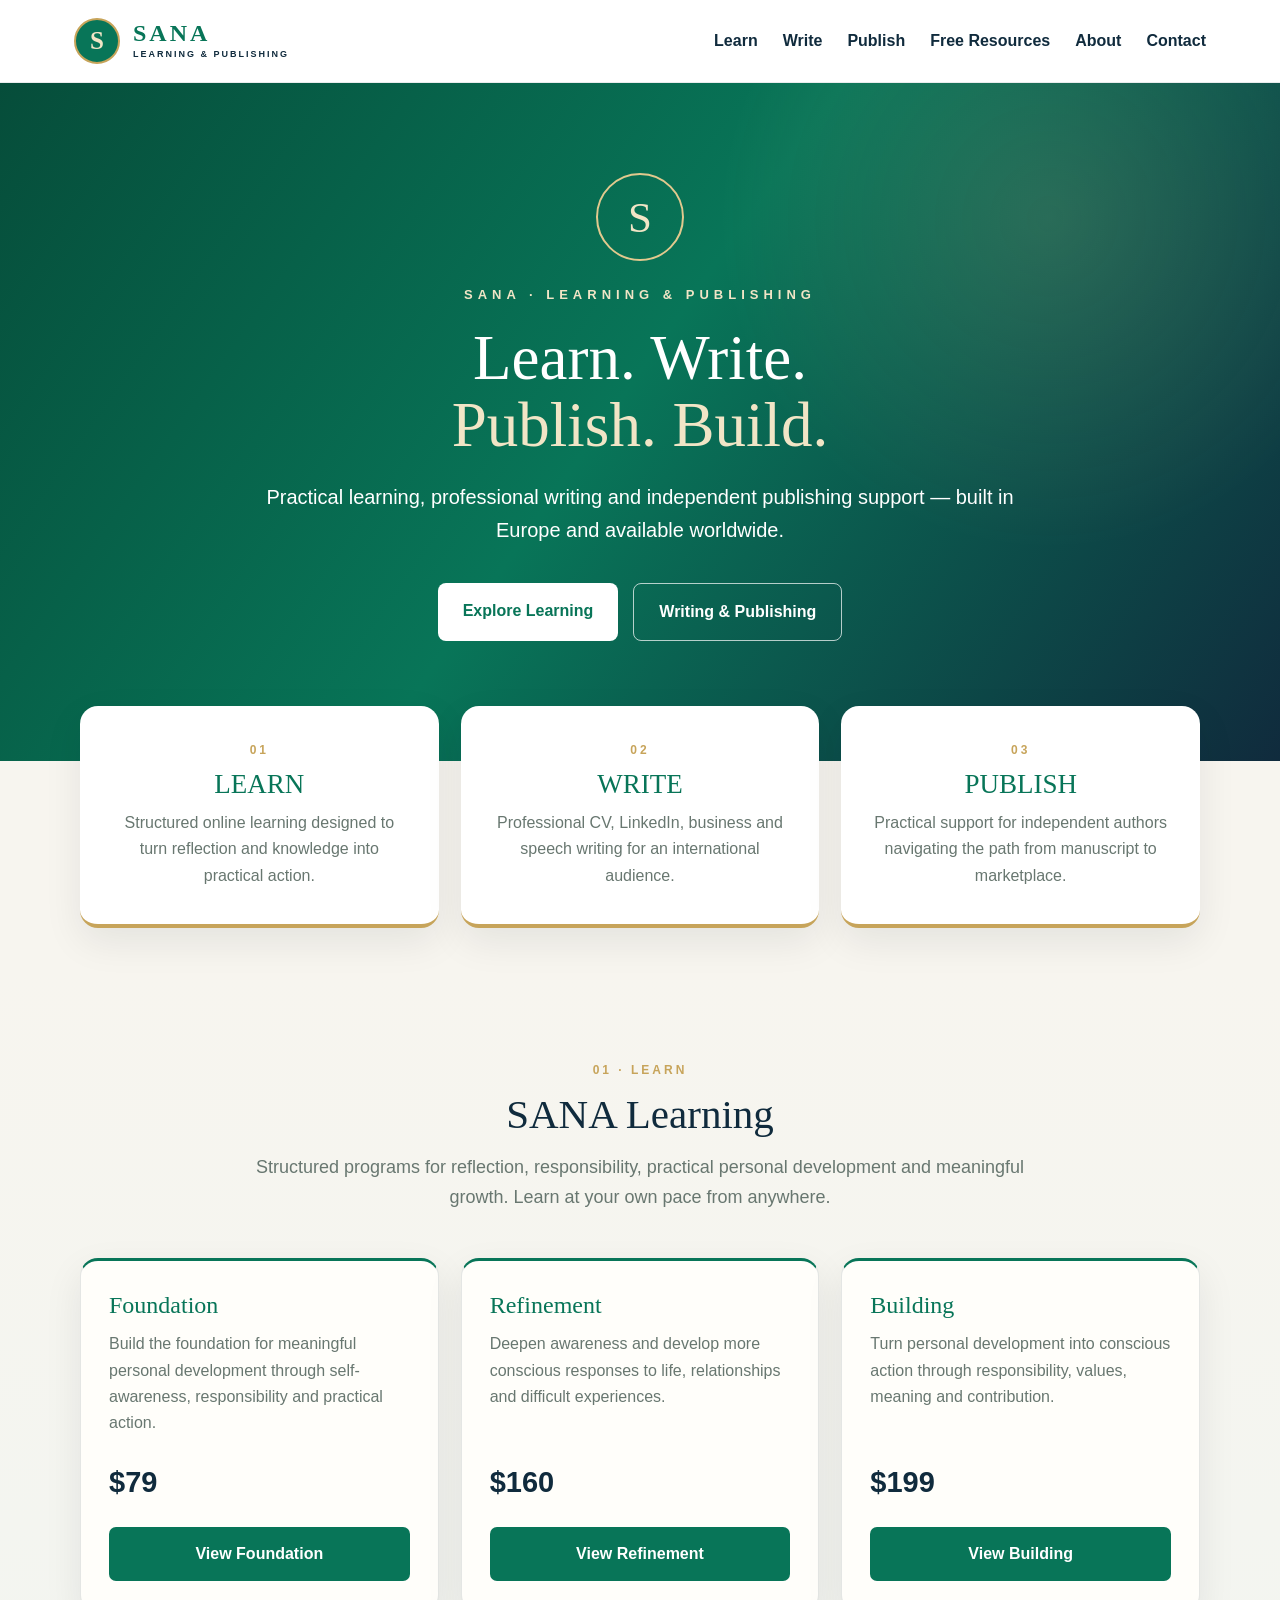
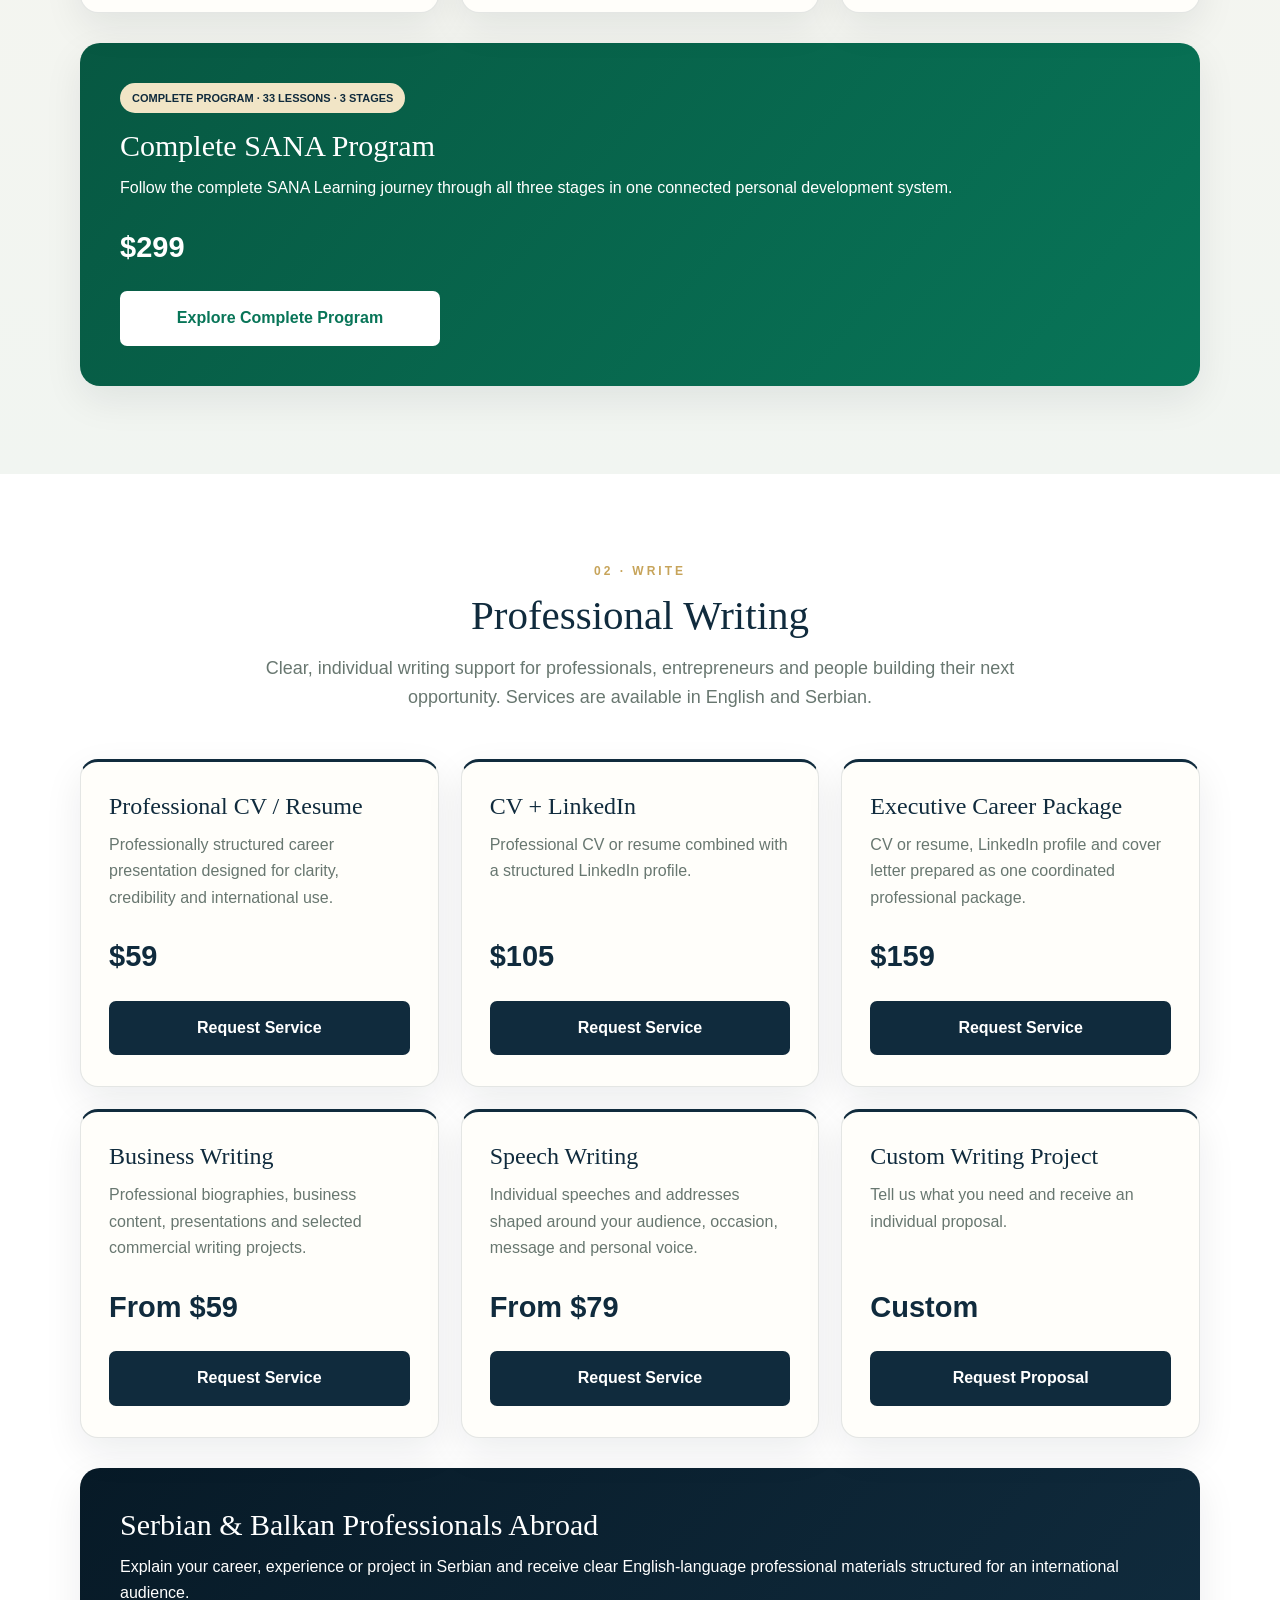
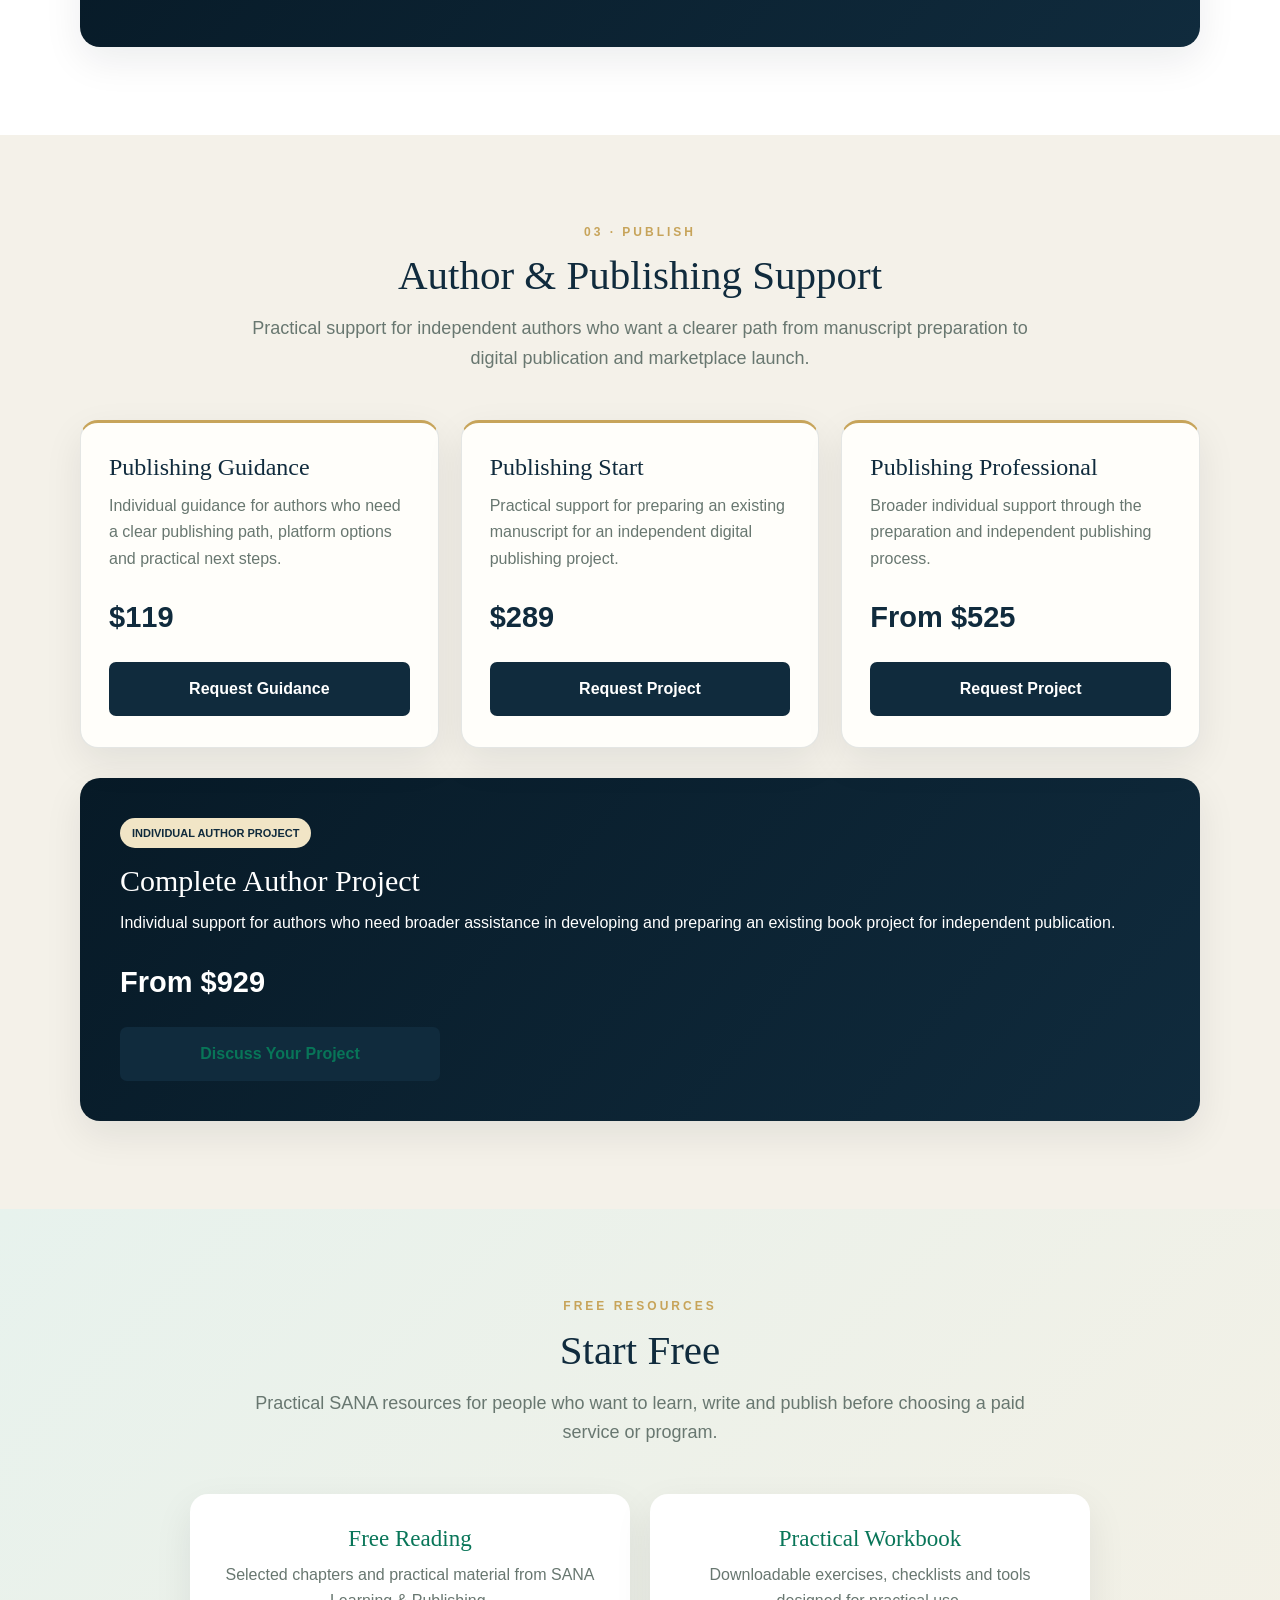
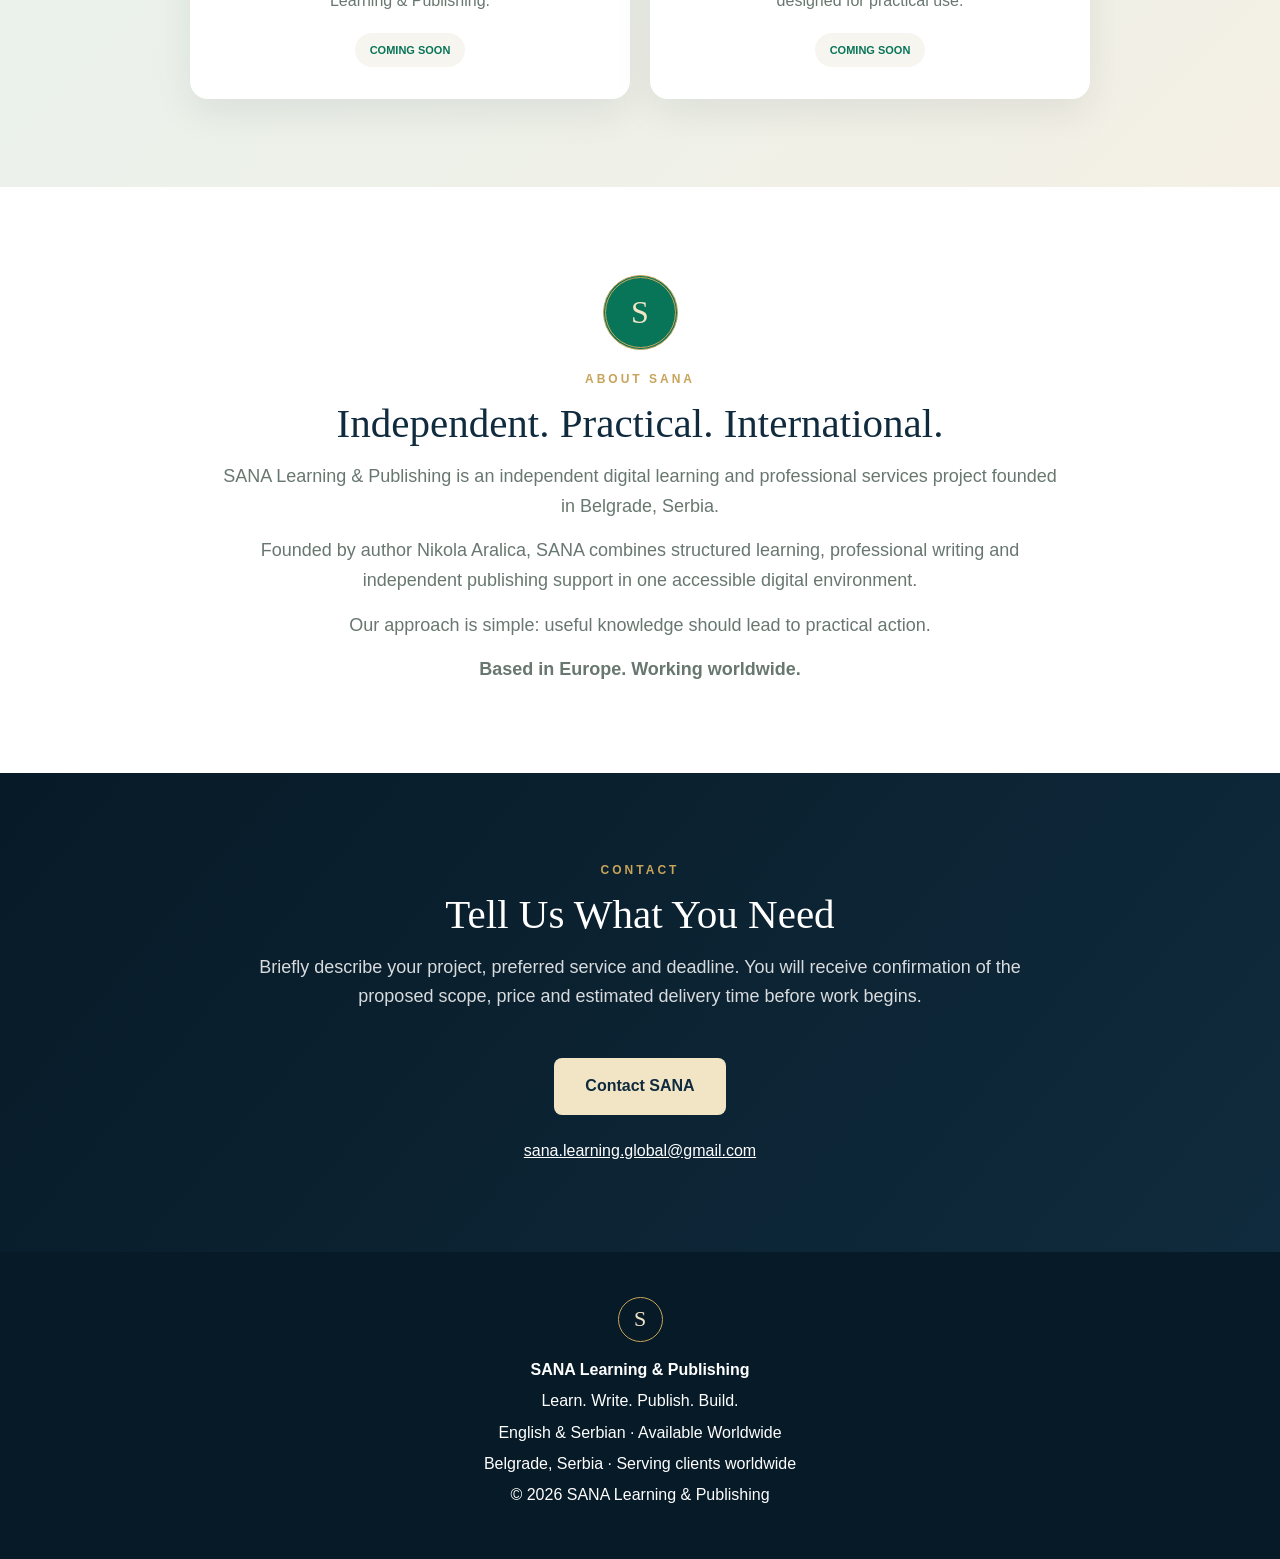
==== index.html @ 2ab1282d "Update index.html" ====
<!DOCTYPE html>
<html lang="en">
<head>
<meta charset="UTF-8"><meta name="viewport" content="width=device-width,initial-scale=1">
<meta name="google-site-verification" content="qsSlHd2_O8_CR6WvcaH0A9WVYOO_JKh-8jodhuzFoCE">
<title>SANA Learning & Publishing | Writing, Courses & Publishing Services</title>
<meta name="description" content="SANA Learning & Publishing provides practical online courses, CV and LinkedIn writing, business and professional writing, speech writing, and book and eBook publishing support in English and Serbian.">
<meta name="robots" content="index, follow">
<style>
:root{--g:#087558;--gd:#075842;--n:#102b3d;--nd:#071a27;--gold:#c7a45a;--gs:#f1e5c6;--cream:#f7f5ef;--muted:#687770;--shadow:0 14px 38px rgba(7,26,39,.08)}
*{box-sizing:border-box;margin:0;padding:0}html{scroll-behavior:smooth}body{font-family:Arial,sans-serif;background:var(--cream);color:#172a34;line-height:1.65}section,header{scroll-margin-top:90px}.container{width:min(1120px,calc(100% - 40px));margin:auto}
.site-nav{position:sticky;top:0;z-index:99;background:#fffffff7;border-bottom:1px solid #102b3d17}.nav-inner{min-height:82px;max-width:1180px;margin:auto;padding:10px 24px;display:flex;align-items:center;justify-content:space-between}.brand{display:flex;align-items:center;gap:13px;text-decoration:none}.mark{width:46px;height:46px;border-radius:50%;display:grid;place-items:center;background:var(--g);border:2px solid var(--gold);color:var(--gs);font:700 25px Georgia}.brand b{display:block;color:var(--g);font:700 24px Georgia;letter-spacing:3px}.brand small{display:block;color:var(--n);font-size:9px;font-weight:800;letter-spacing:2px}.desktop{display:flex;gap:25px}.desktop a,.mobile a{color:var(--n);text-decoration:none;font-weight:700}.menu{display:none;border:0;background:none;font-size:29px;color:var(--n)}.mobile{display:none;padding:5px 20px 18px;background:white}.mobile.open{display:block}.mobile a{display:block;padding:14px 8px;border-bottom:1px solid #eee}
.hero{min-height:600px;display:flex;align-items:center;color:white;background:radial-gradient(circle at 82% 20%,#e2c98e24,transparent 28%),linear-gradient(125deg,#064d3a,#087558 48%,#102b3d)}.hero-in{width:min(950px,calc(100% - 40px));margin:auto;text-align:center;padding:90px 0 120px}.emblem{width:88px;height:88px;margin:0 auto 23px;border:2px solid #e2c98e;border-radius:50%;display:grid;place-items:center;color:var(--gs);font:43px Georgia}.label{color:var(--gs);font-size:13px;font-weight:800;letter-spacing:5px;margin-bottom:20px}.hero h1{font:500 63px/1.05 Georgia;margin-bottom:23px}.hero h1 span{color:var(--gs)}.hero p{max-width:780px;margin:auto;font-size:20px}.actions{margin-top:36px;display:flex;justify-content:center;gap:15px;flex-wrap:wrap}.hero-btn{padding:15px 25px;border-radius:8px;background:white;color:var(--g);text-decoration:none;font-weight:800}.hero-btn.alt{background:transparent;color:white;border:1px solid #ffffffb3}
.paths{margin-top:-55px;position:relative;padding-bottom:45px}.path-grid,.cards{display:grid;grid-template-columns:repeat(3,1fr);gap:22px}.path{padding:35px 30px;background:white;border-radius:18px;box-shadow:var(--shadow);text-align:center;text-decoration:none;color:inherit;border-bottom:4px solid var(--gold)}.num,.section-num{color:var(--gold);font-size:12px;font-weight:800;letter-spacing:3px}.path h3{color:var(--g);font:27px Georgia;margin:8px 0 10px}.path p,.card p,.intro,.about p,.free-card p{color:var(--muted)}
.section{padding:88px 0}.white{background:white}.section-num{text-align:center;margin-bottom:9px}h2{text-align:center;color:var(--n);font:500 41px Georgia;margin-bottom:15px}.intro{max-width:790px;margin:0 auto 46px;text-align:center;font-size:18px}.card{padding:31px 28px;background:#fffefa;border:1px solid #102b3d1c;border-radius:18px;box-shadow:var(--shadow);display:flex;flex-direction:column}.card h3{color:var(--g);font:24px Georgia;margin-bottom:12px}.card p{flex-grow:1}.price{margin-top:22px;color:var(--n);font-size:29px;font-weight:800}.button{display:inline-block;width:100%;margin-top:20px;padding:14px 18px;border-radius:7px;background:var(--g);color:white;text-align:center;text-decoration:none;font-weight:800}
#learn{background:linear-gradient(#f7f5ef,#f1f5f1)}#learn .card{border-top:3px solid var(--g)}#write .card{border-top:3px solid var(--n)}#write .card h3,#publish .card h3{color:var(--n)}#write .button,#publish .button{background:var(--n)}#publish{background:#f4f1e9}#publish .card{border-top:3px solid var(--gold)}
.featured,.diaspora{margin-top:30px;padding:40px;border-radius:20px;color:white;background:linear-gradient(130deg,var(--gd),var(--g));box-shadow:var(--shadow)}#publish .featured,.diaspora{background:linear-gradient(130deg,var(--nd),var(--n))}.featured h3,.diaspora h3{font:30px Georgia;margin-bottom:12px}.featured .price{color:white}.featured .button{max-width:320px;background:white;color:var(--g)}.badge{display:inline-block;margin-bottom:16px;padding:6px 12px;border-radius:30px;background:var(--gs);color:var(--n);font-size:11px;font-weight:800}
.free{background:linear-gradient(135deg,#e7f2ed,#f4f0e5)}.free-grid{display:grid;grid-template-columns:repeat(2,1fr);gap:20px;max-width:900px;margin:auto}.free-card{padding:32px 27px;background:white;border-radius:18px;box-shadow:var(--shadow);text-align:center}.free-card h3{color:var(--g);font:23px Georgia;margin-bottom:10px}.coming{display:inline-block;margin-top:18px;padding:8px 15px;border-radius:30px;background:var(--cream);color:var(--g);font-size:11px;font-weight:800}
.about{max-width:850px;margin:auto;text-align:center}.seal{width:75px;height:75px;margin:0 auto 20px;border-radius:50%;display:grid;place-items:center;background:var(--g);border:3px double var(--gold);color:var(--gs);font:32px Georgia}.about p{margin-top:15px;font-size:18px}.contact{background:linear-gradient(130deg,var(--nd),var(--n));color:white;text-align:center}.contact h2{color:white}.contact .intro{color:#ffffffd6}.contact-btn{display:inline-block;padding:15px 31px;border-radius:8px;background:var(--gs);color:var(--n);text-decoration:none;font-weight:800}.email{margin-top:23px}.email a{color:white}
footer{padding:45px 20px;background:var(--nd);color:white;text-align:center}footer p{margin:5px}.footer-mark{width:45px;height:45px;margin:0 auto 15px;border:1px solid var(--gold);border-radius:50%;display:grid;place-items:center;color:var(--gs);font:22px Georgia}
@media(max-width:850px){.desktop{display:none}.menu{display:block}.hero{min-height:auto}.hero h1{font-size:48px}.path-grid,.cards,.free-grid{grid-template-columns:1fr}.paths{margin-top:-35px}}
@media(max-width:520px){.container{width:calc(100% - 32px)}.nav-inner{padding:9px 17px}.hero h1{font-size:40px}.hero p{font-size:18px}.actions{flex-direction:column}.hero-btn{width:100%}h2{font-size:32px}}
</style>
</head>
<body>
<nav class="site-nav"><div class="nav-inner"><a class="brand" href="#top"><span class="mark">S</span><span><b>SANA</b><small>LEARNING &amp; PUBLISHING</small></span></a><div class="desktop"><a href="#learn">Learn</a><a href="#write">Write</a><a href="#publish">Publish</a><a href="#free">Free Resources</a><a href="#about">About</a><a href="#contact">Contact</a></div><button class="menu" id="menuButton" aria-expanded="false">☰</button></div><div class="mobile" id="mobileNav"><a href="#learn">Learn</a><a href="#write">Write</a><a href="#publish">Publish</a><a href="#free">Free Resources</a><a href="#about">About</a><a href="#contact">Contact</a></div></nav>
<header class="hero" id="top"><div class="hero-in"><div class="emblem">S</div><div class="label">SANA · LEARNING &amp; PUBLISHING</div><h1>Learn. Write.<br><span>Publish. Build.</span></h1><p>Practical learning, professional writing and independent publishing support — built in Europe and available worldwide.</p><div class="actions"><a class="hero-btn" href="#learn">Explore Learning</a><a class="hero-btn alt" href="#write">Writing &amp; Publishing</a></div></div></header>
<div class="paths"><div class="container path-grid"><a class="path" href="#learn"><div class="num">01</div><h3>LEARN</h3><p>Structured online learning designed to turn reflection and knowledge into practical action.</p></a><a class="path" href="#write"><div class="num">02</div><h3>WRITE</h3><p>Professional CV, LinkedIn, business and speech writing for an international audience.</p></a><a class="path" href="#publish"><div class="num">03</div><h3>PUBLISH</h3><p>Practical support for independent authors navigating the path from manuscript to marketplace.</p></a></div></div>
<section id="learn" class="section"><div class="container"><div class="section-num">01 · LEARN</div><h2>SANA Learning</h2><p class="intro">Structured programs for reflection, responsibility, practical personal development and meaningful growth. Learn at your own pace from anywhere.</p><div class="cards">
<article class="card"><h3>Foundation</h3><p>Build the foundation for meaningful personal development through self-awareness, responsibility and practical action.</p><div class="price">$79</div><a class="button" target="_blank" rel="noopener" href="https://my.coursebox.ai/courses/01a0cf4c-6c16-7fcf-a48a-b961a62af8d2/about">View Foundation</a></article>
<article class="card"><h3>Refinement</h3><p>Deepen awareness and develop more conscious responses to life, relationships and difficult experiences.</p><div class="price">$160</div><a class="button" target="_blank" rel="noopener" href="https://my.coursebox.ai/courses/01a0d313-8629-76e3-9c8b-7a0878f97dbf/about">View Refinement</a></article>
<article class="card"><h3>Building</h3><p>Turn personal development into conscious action through responsibility, values, meaning and contribution.</p><div class="price">$199</div><a class="button" target="_blank" rel="noopener" href="https://my.coursebox.ai/courses/01a0d348-6807-7822-889a-6c331042f8b4/about">View Building</a></article></div>
<div class="featured"><span class="badge">COMPLETE PROGRAM · 33 LESSONS · 3 STAGES</span><h3>Complete SANA Program</h3><p>Follow the complete SANA Learning journey through all three stages in one connected personal development system.</p><div class="price">$299</div><a class="button" target="_blank" rel="noopener" href="https://my.coursebox.ai/courses/01a0cdae-8902-7f41-a488-683ee2006ee8/about">Explore Complete Program</a></div></div></section>
<section id="write" class="section white"><div class="container"><div class="section-num">02 · WRITE</div><h2>Professional Writing</h2><p class="intro">Clear, individual writing support for professionals, entrepreneurs and people building their next opportunity. Services are available in English and Serbian.</p><div class="cards">
<article class="card"><h3>Professional CV / Resume</h3><p>Professionally structured career presentation designed for clarity, credibility and international use.</p><div class="price">$59</div><a class="button" href="mailto:sana.learning.global@gmail.com?subject=Professional%20CV%20Request">Request Service</a></article>
<article class="card"><h3>CV + LinkedIn</h3><p>Professional CV or resume combined with a structured LinkedIn profile.</p><div class="price">$105</div><a class="button" href="mailto:sana.learning.global@gmail.com?subject=CV%20and%20LinkedIn%20Request">Request Service</a></article>
<article class="card"><h3>Executive Career Package</h3><p>CV or resume, LinkedIn profile and cover letter prepared as one coordinated professional package.</p><div class="price">$159</div><a class="button" href="mailto:sana.learning.global@gmail.com?subject=Executive%20Career%20Package">Request Service</a></article>
<article class="card"><h3>Business Writing</h3><p>Professional biographies, business content, presentations and selected commercial writing projects.</p><div class="price">From $59</div><a class="button" href="mailto:sana.learning.global@gmail.com?subject=Business%20Writing%20Request">Request Service</a></article>
<article class="card"><h3>Speech Writing</h3><p>Individual speeches and addresses shaped around your audience, occasion, message and personal voice.</p><div class="price">From $79</div><a class="button" href="mailto:sana.learning.global@gmail.com?subject=Speech%20Writing%20Request">Request Service</a></article>
<article class="card"><h3>Custom Writing Project</h3><p>Tell us what you need and receive an individual proposal.</p><div class="price">Custom</div><a class="button" href="mailto:sana.learning.global@gmail.com?subject=Custom%20Writing%20Project">Request Proposal</a></article></div>
<div class="diaspora"><h3>Serbian &amp; Balkan Professionals Abroad</h3><p>Explain your career, experience or project in Serbian and receive clear English-language professional materials structured for an international audience.</p></div></div></section>
<section id="publish" class="section"><div class="container"><div class="section-num">03 · PUBLISH</div><h2>Author &amp; Publishing Support</h2><p class="intro">Practical support for independent authors who want a clearer path from manuscript preparation to digital publication and marketplace launch.</p><div class="cards">
<article class="card"><h3>Publishing Guidance</h3><p>Individual guidance for authors who need a clear publishing path, platform options and practical next steps.</p><div class="price">$119</div><a class="button" href="mailto:sana.learning.global@gmail.com?subject=Publishing%20Guidance">Request Guidance</a></article>
<article class="card"><h3>Publishing Start</h3><p>Practical support for preparing an existing manuscript for an independent digital publishing project.</p><div class="price">$289</div><a class="button" href="mailto:sana.learning.global@gmail.com?subject=Publishing%20Start">Request Project</a></article>
<article class="card"><h3>Publishing Professional</h3><p>Broader individual support through the preparation and independent publishing process.</p><div class="price">From $525</div><a class="button" href="mailto:sana.learning.global@gmail.com?subject=Publishing%20Professional">Request Project</a></article></div>
<div class="featured"><span class="badge">INDIVIDUAL AUTHOR PROJECT</span><h3>Complete Author Project</h3><p>Individual support for authors who need broader assistance in developing and preparing an existing book project for independent publication.</p><div class="price">From $929</div><a class="button" href="mailto:sana.learning.global@gmail.com?subject=Complete%20Author%20Project">Discuss Your Project</a></div></div></section>
<section id="free" class="section free"><div class="container"><div class="section-num">FREE RESOURCES</div><h2>Start Free</h2><p class="intro">Practical SANA resources for people who want to learn, write and publish before choosing a paid service or program.</p><div class="free-grid"><div class="free-card"><h3>Free Reading</h3><p>Selected chapters and practical material from SANA Learning &amp; Publishing.</p><span class="coming">COMING SOON</span></div><div class="free-card"><h3>Practical Workbook</h3><p>Downloadable exercises, checklists and tools designed for practical use.</p><span class="coming">COMING SOON</span></div></div></div></section>
<section id="about" class="section white"><div class="container about"><div class="seal">S</div><div class="section-num">ABOUT SANA</div><h2>Independent. Practical. International.</h2><p>SANA Learning &amp; Publishing is an independent digital learning and professional services project founded in Belgrade, Serbia.</p><p>Founded by author Nikola Aralica, SANA combines structured learning, professional writing and independent publishing support in one accessible digital environment.</p><p>Our approach is simple: useful knowledge should lead to practical action.</p><p><strong>Based in Europe. Working worldwide.</strong></p></div></section>
<section id="contact" class="section contact"><div class="container"><div class="section-num">CONTACT</div><h2>Tell Us What You Need</h2><p class="intro">Briefly describe your project, preferred service and deadline. You will receive confirmation of the proposed scope, price and estimated delivery time before work begins.</p><a class="contact-btn" href="mailto:sana.learning.global@gmail.com?subject=SANA%20Service%20Request">Contact SANA</a><div class="email"><a href="mailto:sana.learning.global@gmail.com">sana.learning.global@gmail.com</a></div></div></section>
<footer><div class="footer-mark">S</div><p><strong>SANA Learning &amp; Publishing</strong></p><p>Learn. Write. Publish. Build.</p><p>English &amp; Serbian · Available Worldwide</p><p>Belgrade, Serbia · Serving clients worldwide</p><p>© 2026 SANA Learning &amp; Publishing</p></footer>
<script>
document.addEventListener("DOMContentLoaded",()=>{const b=document.getElementById("menuButton"),n=document.getElementById("mobileNav");if(b&&n){b.addEventListener("click",()=>{const o=n.classList.toggle("open");b.setAttribute("aria-expanded",o);b.textContent=o?"✕":"☰"});n.querySelectorAll("a").forEach(a=>a.addEventListener("click",()=>{n.classList.remove("open");b.setAttribute("aria-expanded","false");b.textContent="☰"}))}});
</script>
</body></html>
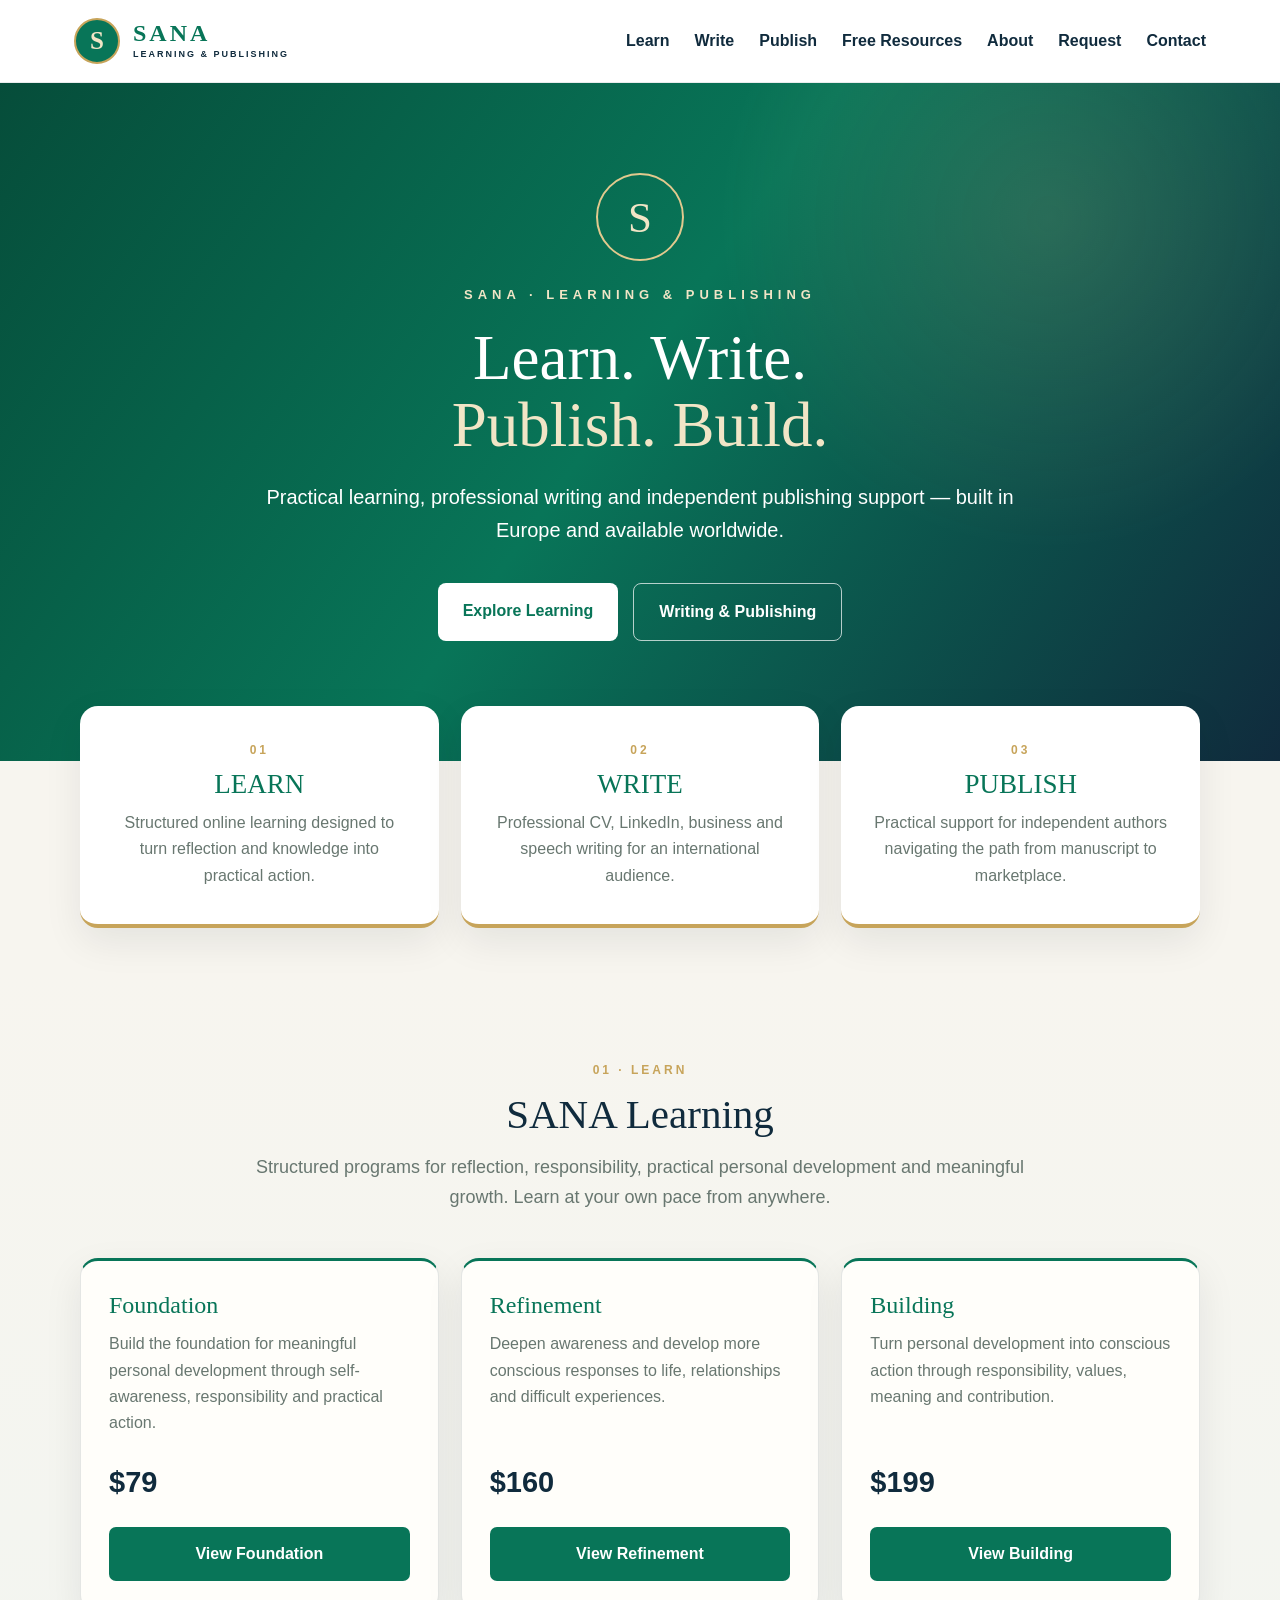
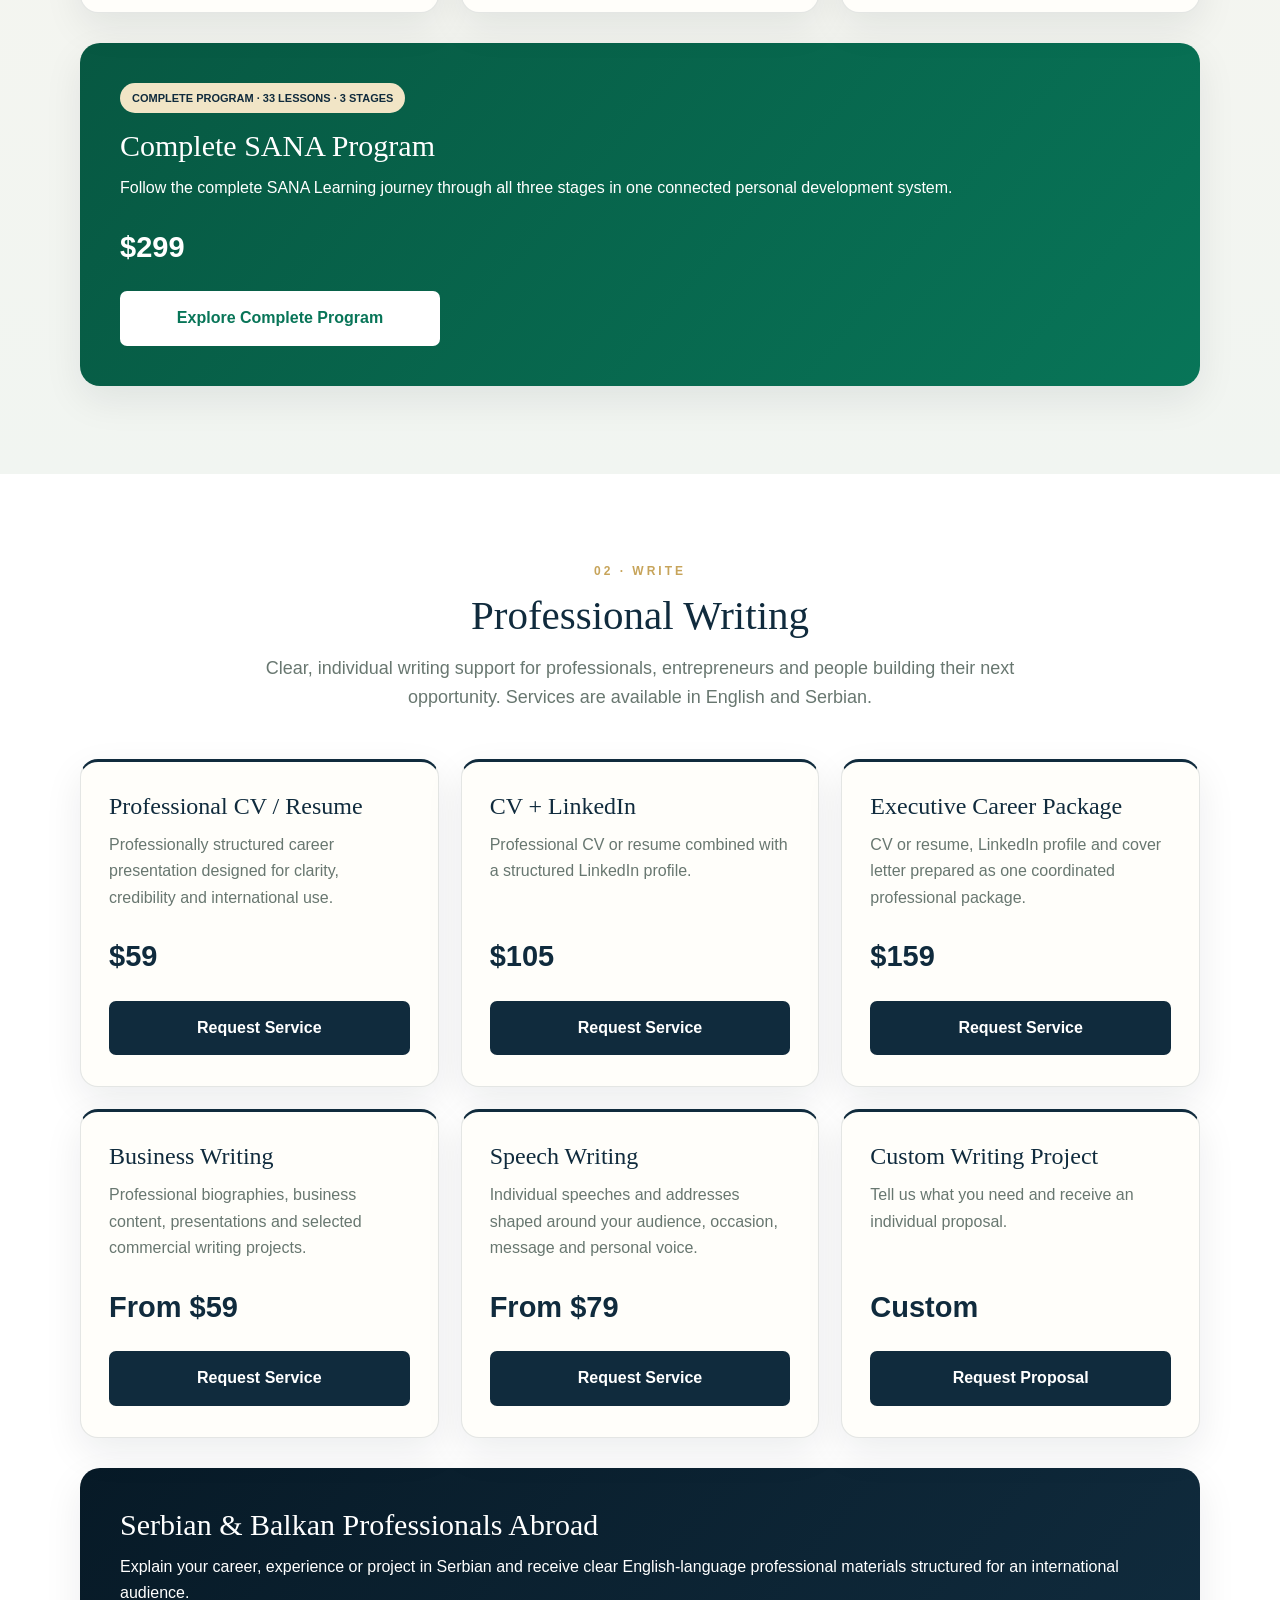
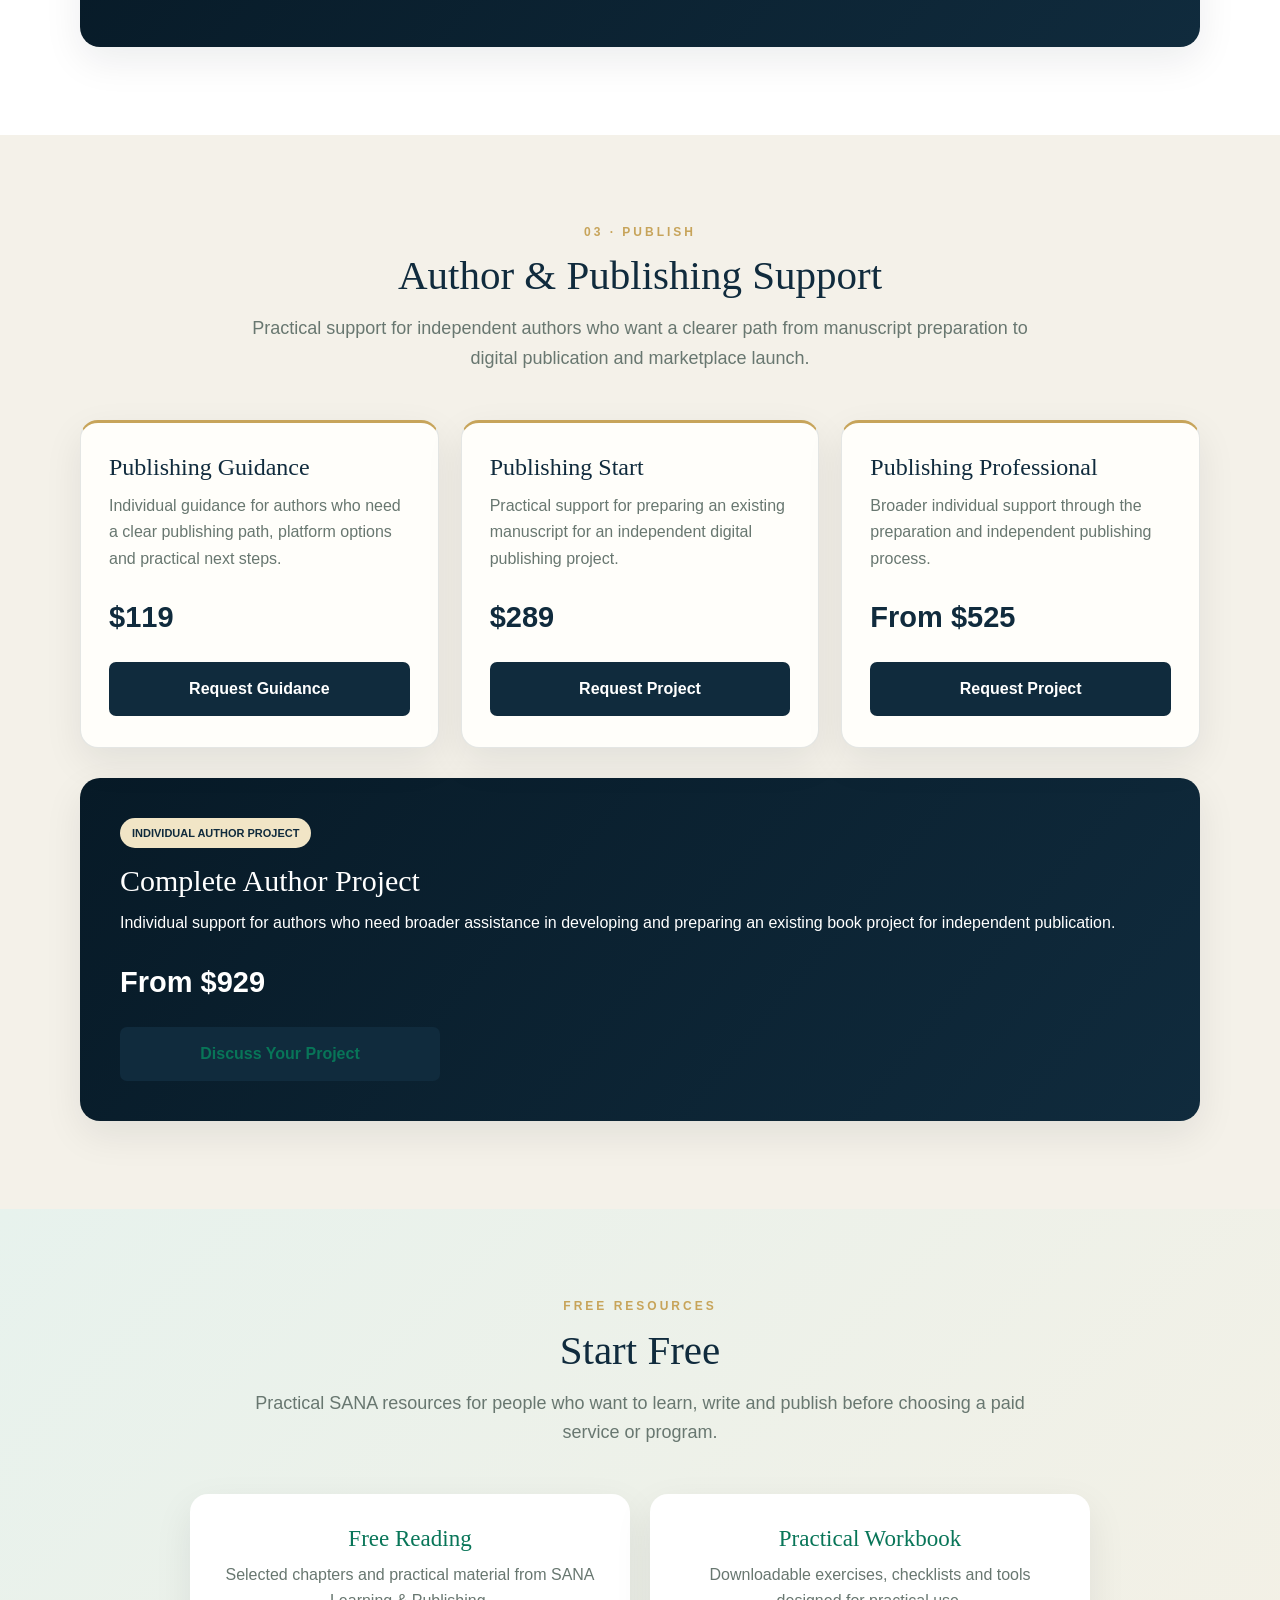
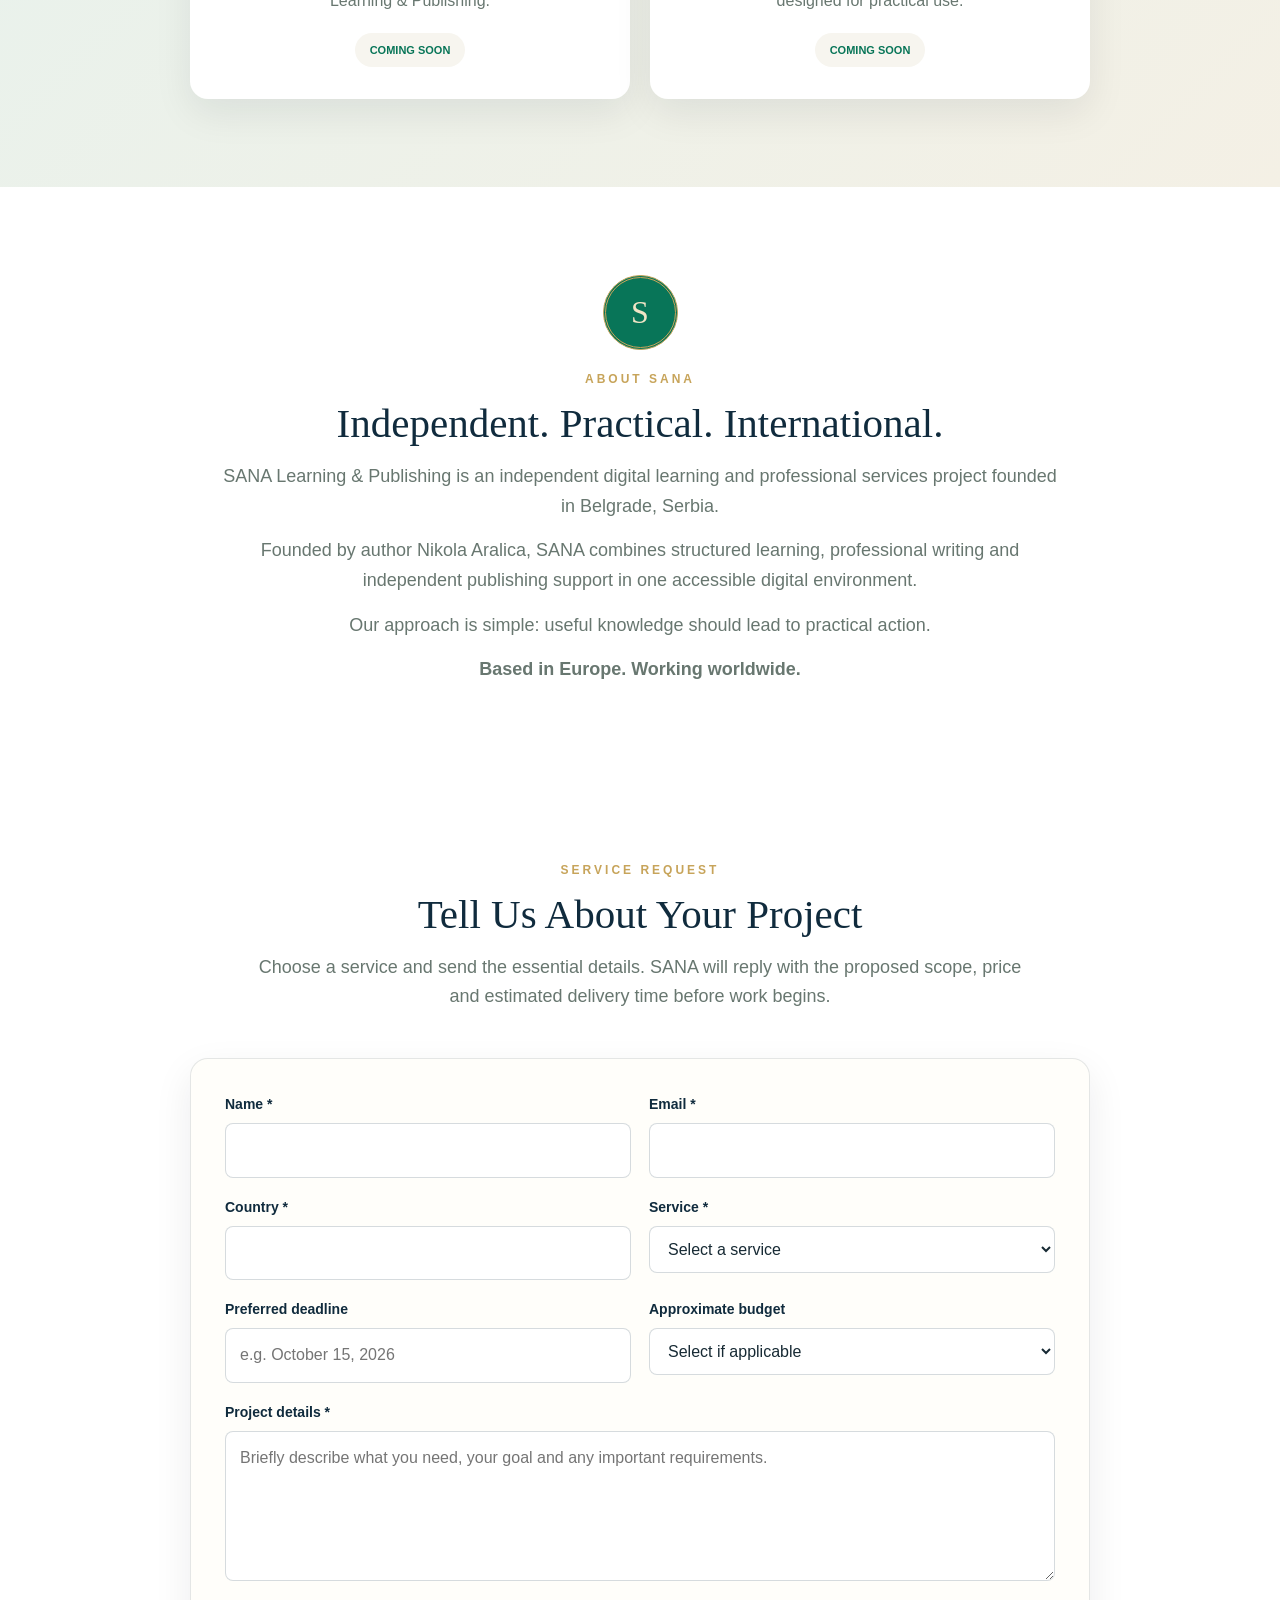
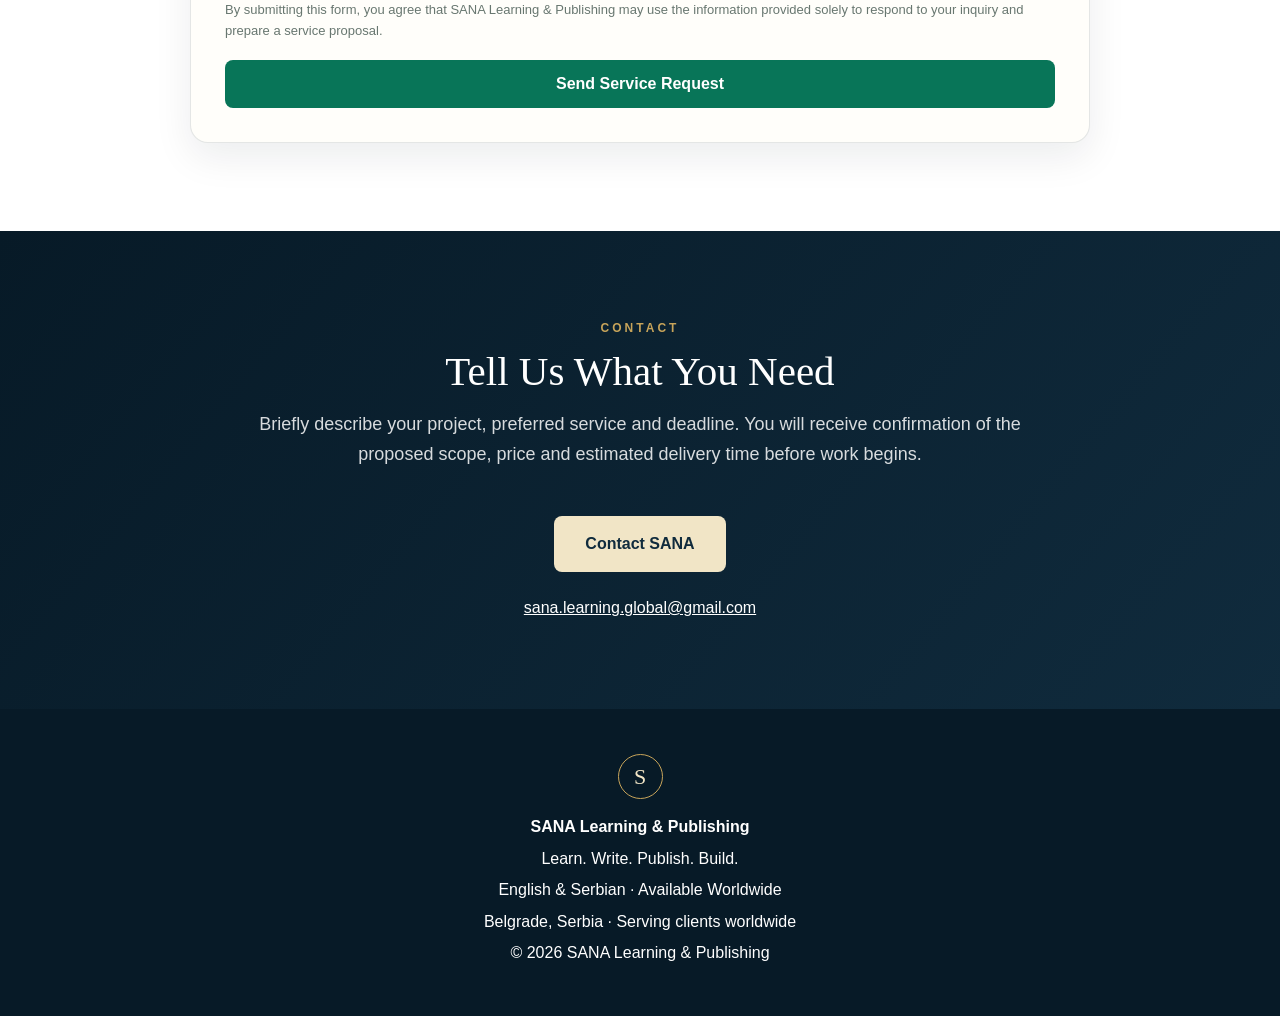
==== commit 14143d62: "Add files via upload" ====
--- a/index.html
+++ b/index.html
@@ -15,40 +15,57 @@
 .section{padding:88px 0}.white{background:white}.section-num{text-align:center;margin-bottom:9px}h2{text-align:center;color:var(--n);font:500 41px Georgia;margin-bottom:15px}.intro{max-width:790px;margin:0 auto 46px;text-align:center;font-size:18px}.card{padding:31px 28px;background:#fffefa;border:1px solid #102b3d1c;border-radius:18px;box-shadow:var(--shadow);display:flex;flex-direction:column}.card h3{color:var(--g);font:24px Georgia;margin-bottom:12px}.card p{flex-grow:1}.price{margin-top:22px;color:var(--n);font-size:29px;font-weight:800}.button{display:inline-block;width:100%;margin-top:20px;padding:14px 18px;border-radius:7px;background:var(--g);color:white;text-align:center;text-decoration:none;font-weight:800}
 #learn{background:linear-gradient(#f7f5ef,#f1f5f1)}#learn .card{border-top:3px solid var(--g)}#write .card{border-top:3px solid var(--n)}#write .card h3,#publish .card h3{color:var(--n)}#write .button,#publish .button{background:var(--n)}#publish{background:#f4f1e9}#publish .card{border-top:3px solid var(--gold)}
 .featured,.diaspora{margin-top:30px;padding:40px;border-radius:20px;color:white;background:linear-gradient(130deg,var(--gd),var(--g));box-shadow:var(--shadow)}#publish .featured,.diaspora{background:linear-gradient(130deg,var(--nd),var(--n))}.featured h3,.diaspora h3{font:30px Georgia;margin-bottom:12px}.featured .price{color:white}.featured .button{max-width:320px;background:white;color:var(--g)}.badge{display:inline-block;margin-bottom:16px;padding:6px 12px;border-radius:30px;background:var(--gs);color:var(--n);font-size:11px;font-weight:800}
-.free{background:linear-gradient(135deg,#e7f2ed,#f4f0e5)}.free-grid{display:grid;grid-template-columns:repeat(2,1fr);gap:20px;max-width:900px;margin:auto}.free-card{padding:32px 27px;background:white;border-radius:18px;box-shadow:var(--shadow);text-align:center}.free-card h3{color:var(--g);font:23px Georgia;margin-bottom:10px}.coming{display:inline-block;margin-top:18px;padding:8px 15px;border-radius:30px;background:var(--cream);color:var(--g);font-size:11px;font-weight:800}
+.free{background:linear-gradient(135deg,#e7f2ed,#f4f0e5)}.free-grid{display:grid;grid-template-columns:repeat(2,1fr);gap:20px;max-width:900px;margin:auto}.free-card{padding:32px 27px;background:white;border-radius:18px;box-shadow:var(--shadow);text-align:center}.free-card h3{color:var(--g);font:23px Georgia;margin-bottom:10px}.free-card p{color:var(--muted)}.coming{display:inline-block;margin-top:18px;padding:8px 15px;border-radius:30px;background:var(--cream);color:var(--g);font-size:11px;font-weight:800}
 .about{max-width:850px;margin:auto;text-align:center}.seal{width:75px;height:75px;margin:0 auto 20px;border-radius:50%;display:grid;place-items:center;background:var(--g);border:3px double var(--gold);color:var(--gs);font:32px Georgia}.about p{margin-top:15px;font-size:18px}.contact{background:linear-gradient(130deg,var(--nd),var(--n));color:white;text-align:center}.contact h2{color:white}.contact .intro{color:#ffffffd6}.contact-btn{display:inline-block;padding:15px 31px;border-radius:8px;background:var(--gs);color:var(--n);text-decoration:none;font-weight:800}.email{margin-top:23px}.email a{color:white}
 footer{padding:45px 20px;background:var(--nd);color:white;text-align:center}footer p{margin:5px}.footer-mark{width:45px;height:45px;margin:0 auto 15px;border:1px solid var(--gold);border-radius:50%;display:grid;place-items:center;color:var(--gs);font:22px Georgia}
+.request-section{background:white}.request-wrap{max-width:900px;margin:auto}.request-form{display:grid;grid-template-columns:1fr 1fr;gap:18px;padding:34px;background:#fffefa;border:1px solid #102b3d1c;border-radius:18px;box-shadow:var(--shadow)}.field{display:flex;flex-direction:column;gap:7px}.field.full{grid-column:1/-1}.field label{font-weight:800;color:var(--n);font-size:14px}.field input,.field select,.field textarea{width:100%;padding:13px 14px;border:1px solid #102b3d2b;border-radius:8px;background:white;color:#172a34;font:inherit}.field textarea{min-height:150px;resize:vertical}.field input:focus,.field select:focus,.field textarea:focus{outline:2px solid #08755833;border-color:var(--g)}.form-note{grid-column:1/-1;color:var(--muted);font-size:13px}.submit-btn{grid-column:1/-1;border:0;padding:15px 22px;border-radius:8px;background:var(--g);color:white;font:800 16px Arial;cursor:pointer}.submit-btn:hover{background:var(--gd)}.hp{position:absolute;left:-9999px;opacity:0;pointer-events:none}
 @media(max-width:850px){.desktop{display:none}.menu{display:block}.hero{min-height:auto}.hero h1{font-size:48px}.path-grid,.cards,.free-grid{grid-template-columns:1fr}.paths{margin-top:-35px}}
+@media(max-width:650px){.request-form{grid-template-columns:1fr;padding:25px 20px}.field.full,.form-note,.submit-btn{grid-column:1}.about h2{font-size:30px;line-height:1.2}}
 @media(max-width:520px){.container{width:calc(100% - 32px)}.nav-inner{padding:9px 17px}.hero h1{font-size:40px}.hero p{font-size:18px}.actions{flex-direction:column}.hero-btn{width:100%}h2{font-size:32px}}
 </style>
 </head>
 <body>
-<nav class="site-nav"><div class="nav-inner"><a class="brand" href="#top"><span class="mark">S</span><span><b>SANA</b><small>LEARNING &amp; PUBLISHING</small></span></a><div class="desktop"><a href="#learn">Learn</a><a href="#write">Write</a><a href="#publish">Publish</a><a href="#free">Free Resources</a><a href="#about">About</a><a href="#contact">Contact</a></div><button class="menu" id="menuButton" aria-expanded="false">☰</button></div><div class="mobile" id="mobileNav"><a href="#learn">Learn</a><a href="#write">Write</a><a href="#publish">Publish</a><a href="#free">Free Resources</a><a href="#about">About</a><a href="#contact">Contact</a></div></nav>
+<nav class="site-nav"><div class="nav-inner"><a class="brand" href="#top"><span class="mark">S</span><span><b>SANA</b><small>LEARNING &amp; PUBLISHING</small></span></a><div class="desktop"><a href="#learn">Learn</a><a href="#write">Write</a><a href="#publish">Publish</a><a href="#free">Free Resources</a><a href="#about">About</a><a href="#request">Request</a><a href="#contact">Contact</a></div><button class="menu" id="menuButton" aria-label="Menu" aria-expanded="false">☰</button></div><div class="mobile" id="mobileNav"><a href="#learn">Learn</a><a href="#write">Write</a><a href="#publish">Publish</a><a href="#free">Free Resources</a><a href="#about">About</a><a href="#request">Request</a><a href="#contact">Contact</a></div></nav>
 <header class="hero" id="top"><div class="hero-in"><div class="emblem">S</div><div class="label">SANA · LEARNING &amp; PUBLISHING</div><h1>Learn. Write.<br><span>Publish. Build.</span></h1><p>Practical learning, professional writing and independent publishing support — built in Europe and available worldwide.</p><div class="actions"><a class="hero-btn" href="#learn">Explore Learning</a><a class="hero-btn alt" href="#write">Writing &amp; Publishing</a></div></div></header>
 <div class="paths"><div class="container path-grid"><a class="path" href="#learn"><div class="num">01</div><h3>LEARN</h3><p>Structured online learning designed to turn reflection and knowledge into practical action.</p></a><a class="path" href="#write"><div class="num">02</div><h3>WRITE</h3><p>Professional CV, LinkedIn, business and speech writing for an international audience.</p></a><a class="path" href="#publish"><div class="num">03</div><h3>PUBLISH</h3><p>Practical support for independent authors navigating the path from manuscript to marketplace.</p></a></div></div>
 <section id="learn" class="section"><div class="container"><div class="section-num">01 · LEARN</div><h2>SANA Learning</h2><p class="intro">Structured programs for reflection, responsibility, practical personal development and meaningful growth. Learn at your own pace from anywhere.</p><div class="cards">
 <article class="card"><h3>Foundation</h3><p>Build the foundation for meaningful personal development through self-awareness, responsibility and practical action.</p><div class="price">$79</div><a class="button" target="_blank" rel="noopener" href="https://my.coursebox.ai/courses/01a0cf4c-6c16-7fcf-a48a-b961a62af8d2/about">View Foundation</a></article>
 <article class="card"><h3>Refinement</h3><p>Deepen awareness and develop more conscious responses to life, relationships and difficult experiences.</p><div class="price">$160</div><a class="button" target="_blank" rel="noopener" href="https://my.coursebox.ai/courses/01a0d313-8629-76e3-9c8b-7a0878f97dbf/about">View Refinement</a></article>
-<article class="card"><h3>Building</h3><p>Turn personal development into conscious action through responsibility, values, meaning and contribution.</p><div class="price">$199</div><a class="button" target="_blank" rel="noopener" href="https://my.coursebox.ai/courses/01a0d348-6807-7822-889a-6c331042f8b4/about">View Building</a></article></div>
-<div class="featured"><span class="badge">COMPLETE PROGRAM · 33 LESSONS · 3 STAGES</span><h3>Complete SANA Program</h3><p>Follow the complete SANA Learning journey through all three stages in one connected personal development system.</p><div class="price">$299</div><a class="button" target="_blank" rel="noopener" href="https://my.coursebox.ai/courses/01a0cdae-8902-7f41-a488-683ee2006ee8/about">Explore Complete Program</a></div></div></section>
+<article class="card"><h3>Building</h3><p>Turn personal development into conscious action through responsibility, values, meaning and contribution.</p><div class="price">$199</div><a class="button" target="_blank" rel="noopener" href="https://my.coursebox.ai/courses/01a0d348-6807-7822-889a-6c331042f8b4/about">View Building</a></article>
+</div><div class="featured"><span class="badge">COMPLETE PROGRAM · 33 LESSONS · 3 STAGES</span><h3>Complete SANA Program</h3><p>Follow the complete SANA Learning journey through all three stages in one connected personal development system.</p><div class="price">$299</div><a class="button" target="_blank" rel="noopener" href="https://my.coursebox.ai/courses/01a0cdae-8902-7f41-a488-683ee2006ee8/about">Explore Complete Program</a></div></div></section>
 <section id="write" class="section white"><div class="container"><div class="section-num">02 · WRITE</div><h2>Professional Writing</h2><p class="intro">Clear, individual writing support for professionals, entrepreneurs and people building their next opportunity. Services are available in English and Serbian.</p><div class="cards">
-<article class="card"><h3>Professional CV / Resume</h3><p>Professionally structured career presentation designed for clarity, credibility and international use.</p><div class="price">$59</div><a class="button" href="mailto:sana.learning.global@gmail.com?subject=Professional%20CV%20Request">Request Service</a></article>
-<article class="card"><h3>CV + LinkedIn</h3><p>Professional CV or resume combined with a structured LinkedIn profile.</p><div class="price">$105</div><a class="button" href="mailto:sana.learning.global@gmail.com?subject=CV%20and%20LinkedIn%20Request">Request Service</a></article>
-<article class="card"><h3>Executive Career Package</h3><p>CV or resume, LinkedIn profile and cover letter prepared as one coordinated professional package.</p><div class="price">$159</div><a class="button" href="mailto:sana.learning.global@gmail.com?subject=Executive%20Career%20Package">Request Service</a></article>
-<article class="card"><h3>Business Writing</h3><p>Professional biographies, business content, presentations and selected commercial writing projects.</p><div class="price">From $59</div><a class="button" href="mailto:sana.learning.global@gmail.com?subject=Business%20Writing%20Request">Request Service</a></article>
-<article class="card"><h3>Speech Writing</h3><p>Individual speeches and addresses shaped around your audience, occasion, message and personal voice.</p><div class="price">From $79</div><a class="button" href="mailto:sana.learning.global@gmail.com?subject=Speech%20Writing%20Request">Request Service</a></article>
-<article class="card"><h3>Custom Writing Project</h3><p>Tell us what you need and receive an individual proposal.</p><div class="price">Custom</div><a class="button" href="mailto:sana.learning.global@gmail.com?subject=Custom%20Writing%20Project">Request Proposal</a></article></div>
-<div class="diaspora"><h3>Serbian &amp; Balkan Professionals Abroad</h3><p>Explain your career, experience or project in Serbian and receive clear English-language professional materials structured for an international audience.</p></div></div></section>
+<article class="card"><h3>Professional CV / Resume</h3><p>Professionally structured career presentation designed for clarity, credibility and international use.</p><div class="price">$59</div><a class="button service-request" data-service="Professional CV / Resume — $59" href="#request">Request Service</a></article>
+<article class="card"><h3>CV + LinkedIn</h3><p>Professional CV or resume combined with a structured LinkedIn profile.</p><div class="price">$105</div><a class="button service-request" data-service="CV + LinkedIn — $105" href="#request">Request Service</a></article>
+<article class="card"><h3>Executive Career Package</h3><p>CV or resume, LinkedIn profile and cover letter prepared as one coordinated professional package.</p><div class="price">$159</div><a class="button service-request" data-service="Executive Career Package — $159" href="#request">Request Service</a></article>
+<article class="card"><h3>Business Writing</h3><p>Professional biographies, business content, presentations and selected commercial writing projects.</p><div class="price">From $59</div><a class="button service-request" data-service="Business Writing — from $59" href="#request">Request Service</a></article>
+<article class="card"><h3>Speech Writing</h3><p>Individual speeches and addresses shaped around your audience, occasion, message and personal voice.</p><div class="price">From $79</div><a class="button service-request" data-service="Speech Writing — from $79" href="#request">Request Service</a></article>
+<article class="card"><h3>Custom Writing Project</h3><p>Tell us what you need and receive an individual proposal.</p><div class="price">Custom</div><a class="button service-request" data-service="Custom Writing Project" href="#request">Request Proposal</a></article>
+</div><div class="diaspora"><h3>Serbian &amp; Balkan Professionals Abroad</h3><p>Explain your career, experience or project in Serbian and receive clear English-language professional materials structured for an international audience.</p></div></div></section>
 <section id="publish" class="section"><div class="container"><div class="section-num">03 · PUBLISH</div><h2>Author &amp; Publishing Support</h2><p class="intro">Practical support for independent authors who want a clearer path from manuscript preparation to digital publication and marketplace launch.</p><div class="cards">
-<article class="card"><h3>Publishing Guidance</h3><p>Individual guidance for authors who need a clear publishing path, platform options and practical next steps.</p><div class="price">$119</div><a class="button" href="mailto:sana.learning.global@gmail.com?subject=Publishing%20Guidance">Request Guidance</a></article>
-<article class="card"><h3>Publishing Start</h3><p>Practical support for preparing an existing manuscript for an independent digital publishing project.</p><div class="price">$289</div><a class="button" href="mailto:sana.learning.global@gmail.com?subject=Publishing%20Start">Request Project</a></article>
-<article class="card"><h3>Publishing Professional</h3><p>Broader individual support through the preparation and independent publishing process.</p><div class="price">From $525</div><a class="button" href="mailto:sana.learning.global@gmail.com?subject=Publishing%20Professional">Request Project</a></article></div>
-<div class="featured"><span class="badge">INDIVIDUAL AUTHOR PROJECT</span><h3>Complete Author Project</h3><p>Individual support for authors who need broader assistance in developing and preparing an existing book project for independent publication.</p><div class="price">From $929</div><a class="button" href="mailto:sana.learning.global@gmail.com?subject=Complete%20Author%20Project">Discuss Your Project</a></div></div></section>
+<article class="card"><h3>Publishing Guidance</h3><p>Individual guidance for authors who need a clear publishing path, platform options and practical next steps.</p><div class="price">$119</div><a class="button service-request" data-service="Publishing Guidance — $119" href="#request">Request Guidance</a></article>
+<article class="card"><h3>Publishing Start</h3><p>Practical support for preparing an existing manuscript for an independent digital publishing project.</p><div class="price">$289</div><a class="button service-request" data-service="Publishing Start — $289" href="#request">Request Project</a></article>
+<article class="card"><h3>Publishing Professional</h3><p>Broader individual support through the preparation and independent publishing process.</p><div class="price">From $525</div><a class="button service-request" data-service="Publishing Professional — from $525" href="#request">Request Project</a></article>
+</div><div class="featured"><span class="badge">INDIVIDUAL AUTHOR PROJECT</span><h3>Complete Author Project</h3><p>Individual support for authors who need broader assistance in developing and preparing an existing book project for independent publication.</p><div class="price">From $929</div><a class="button service-request" data-service="Complete Author Project — from $929" href="#request">Discuss Your Project</a></div></div></section>
 <section id="free" class="section free"><div class="container"><div class="section-num">FREE RESOURCES</div><h2>Start Free</h2><p class="intro">Practical SANA resources for people who want to learn, write and publish before choosing a paid service or program.</p><div class="free-grid"><div class="free-card"><h3>Free Reading</h3><p>Selected chapters and practical material from SANA Learning &amp; Publishing.</p><span class="coming">COMING SOON</span></div><div class="free-card"><h3>Practical Workbook</h3><p>Downloadable exercises, checklists and tools designed for practical use.</p><span class="coming">COMING SOON</span></div></div></div></section>
 <section id="about" class="section white"><div class="container about"><div class="seal">S</div><div class="section-num">ABOUT SANA</div><h2>Independent. Practical. International.</h2><p>SANA Learning &amp; Publishing is an independent digital learning and professional services project founded in Belgrade, Serbia.</p><p>Founded by author Nikola Aralica, SANA combines structured learning, professional writing and independent publishing support in one accessible digital environment.</p><p>Our approach is simple: useful knowledge should lead to practical action.</p><p><strong>Based in Europe. Working worldwide.</strong></p></div></section>
+<section id="request" class="section request-section"><div class="container request-wrap"><div class="section-num">SERVICE REQUEST</div><h2>Tell Us About Your Project</h2><p class="intro">Choose a service and send the essential details. SANA will reply with the proposed scope, price and estimated delivery time before work begins.</p>
+<form class="request-form" action="https://formsubmit.co/sana.learning.global@gmail.com" method="POST">
+<input type="hidden" name="_subject" value="New SANA Service Request"><input type="hidden" name="_template" value="table"><input type="hidden" name="_captcha" value="true">
+<div class="hp" aria-hidden="true"><label>Leave this field empty <input type="text" name="_honey" tabindex="-1" autocomplete="off"></label></div>
+<div class="field"><label for="name">Name *</label><input id="name" name="Name" type="text" autocomplete="name" required></div>
+<div class="field"><label for="email">Email *</label><input id="email" name="Email" type="email" autocomplete="email" required></div>
+<div class="field"><label for="country">Country *</label><input id="country" name="Country" type="text" autocomplete="country-name" required></div>
+<div class="field"><label for="service">Service *</label><select id="service" name="Service" required><option value="">Select a service</option><option>Professional CV / Resume — $59</option><option>CV + LinkedIn — $105</option><option>Executive Career Package — $159</option><option>Business Writing — from $59</option><option>Speech Writing — from $79</option><option>Custom Writing Project</option><option>Publishing Guidance — $119</option><option>Publishing Start — $289</option><option>Publishing Professional — from $525</option><option>Complete Author Project — from $929</option></select></div>
+<div class="field"><label for="deadline">Preferred deadline</label><input id="deadline" name="Preferred deadline" type="text" placeholder="e.g. October 15, 2026"></div>
+<div class="field"><label for="budget">Approximate budget</label><select id="budget" name="Approximate budget"><option value="">Select if applicable</option><option>Under $100</option><option>$100–$299</option><option>$300–$599</option><option>$600–$999</option><option>$1,000+</option><option>Not sure yet</option></select></div>
+<div class="field full"><label for="details">Project details *</label><textarea id="details" name="Project details" required placeholder="Briefly describe what you need, your goal and any important requirements."></textarea></div>
+<p class="form-note">By submitting this form, you agree that SANA Learning &amp; Publishing may use the information provided solely to respond to your inquiry and prepare a service proposal.</p>
+<button class="submit-btn" type="submit">Send Service Request</button>
+</form></div></section>
 <section id="contact" class="section contact"><div class="container"><div class="section-num">CONTACT</div><h2>Tell Us What You Need</h2><p class="intro">Briefly describe your project, preferred service and deadline. You will receive confirmation of the proposed scope, price and estimated delivery time before work begins.</p><a class="contact-btn" href="mailto:sana.learning.global@gmail.com?subject=SANA%20Service%20Request">Contact SANA</a><div class="email"><a href="mailto:sana.learning.global@gmail.com">sana.learning.global@gmail.com</a></div></div></section>
 <footer><div class="footer-mark">S</div><p><strong>SANA Learning &amp; Publishing</strong></p><p>Learn. Write. Publish. Build.</p><p>English &amp; Serbian · Available Worldwide</p><p>Belgrade, Serbia · Serving clients worldwide</p><p>© 2026 SANA Learning &amp; Publishing</p></footer>
 <script>
-document.addEventListener("DOMContentLoaded",()=>{const b=document.getElementById("menuButton"),n=document.getElementById("mobileNav");if(b&&n){b.addEventListener("click",()=>{const o=n.classList.toggle("open");b.setAttribute("aria-expanded",o);b.textContent=o?"✕":"☰"});n.querySelectorAll("a").forEach(a=>a.addEventListener("click",()=>{n.classList.remove("open");b.setAttribute("aria-expanded","false");b.textContent="☰"}))}});
+document.addEventListener("DOMContentLoaded",()=>{document.querySelectorAll(".service-request").forEach(link=>{link.addEventListener("click",()=>{const select=document.getElementById("service");if(select)select.value=link.dataset.service||"";setTimeout(()=>{const name=document.getElementById("name");if(name)name.focus({preventScroll:true})},450)})});const button=document.getElementById("menuButton"),nav=document.getElementById("mobileNav");if(button&&nav){button.addEventListener("click",()=>{const open=nav.classList.toggle("open");button.setAttribute("aria-expanded",open);button.textContent=open?"✕":"☰"});nav.querySelectorAll("a").forEach(link=>link.addEventListener("click",()=>{nav.classList.remove("open");button.setAttribute("aria-expanded","false");button.textContent="☰"}))}});
 </script>
-</body></html>
+</body>
+</html>
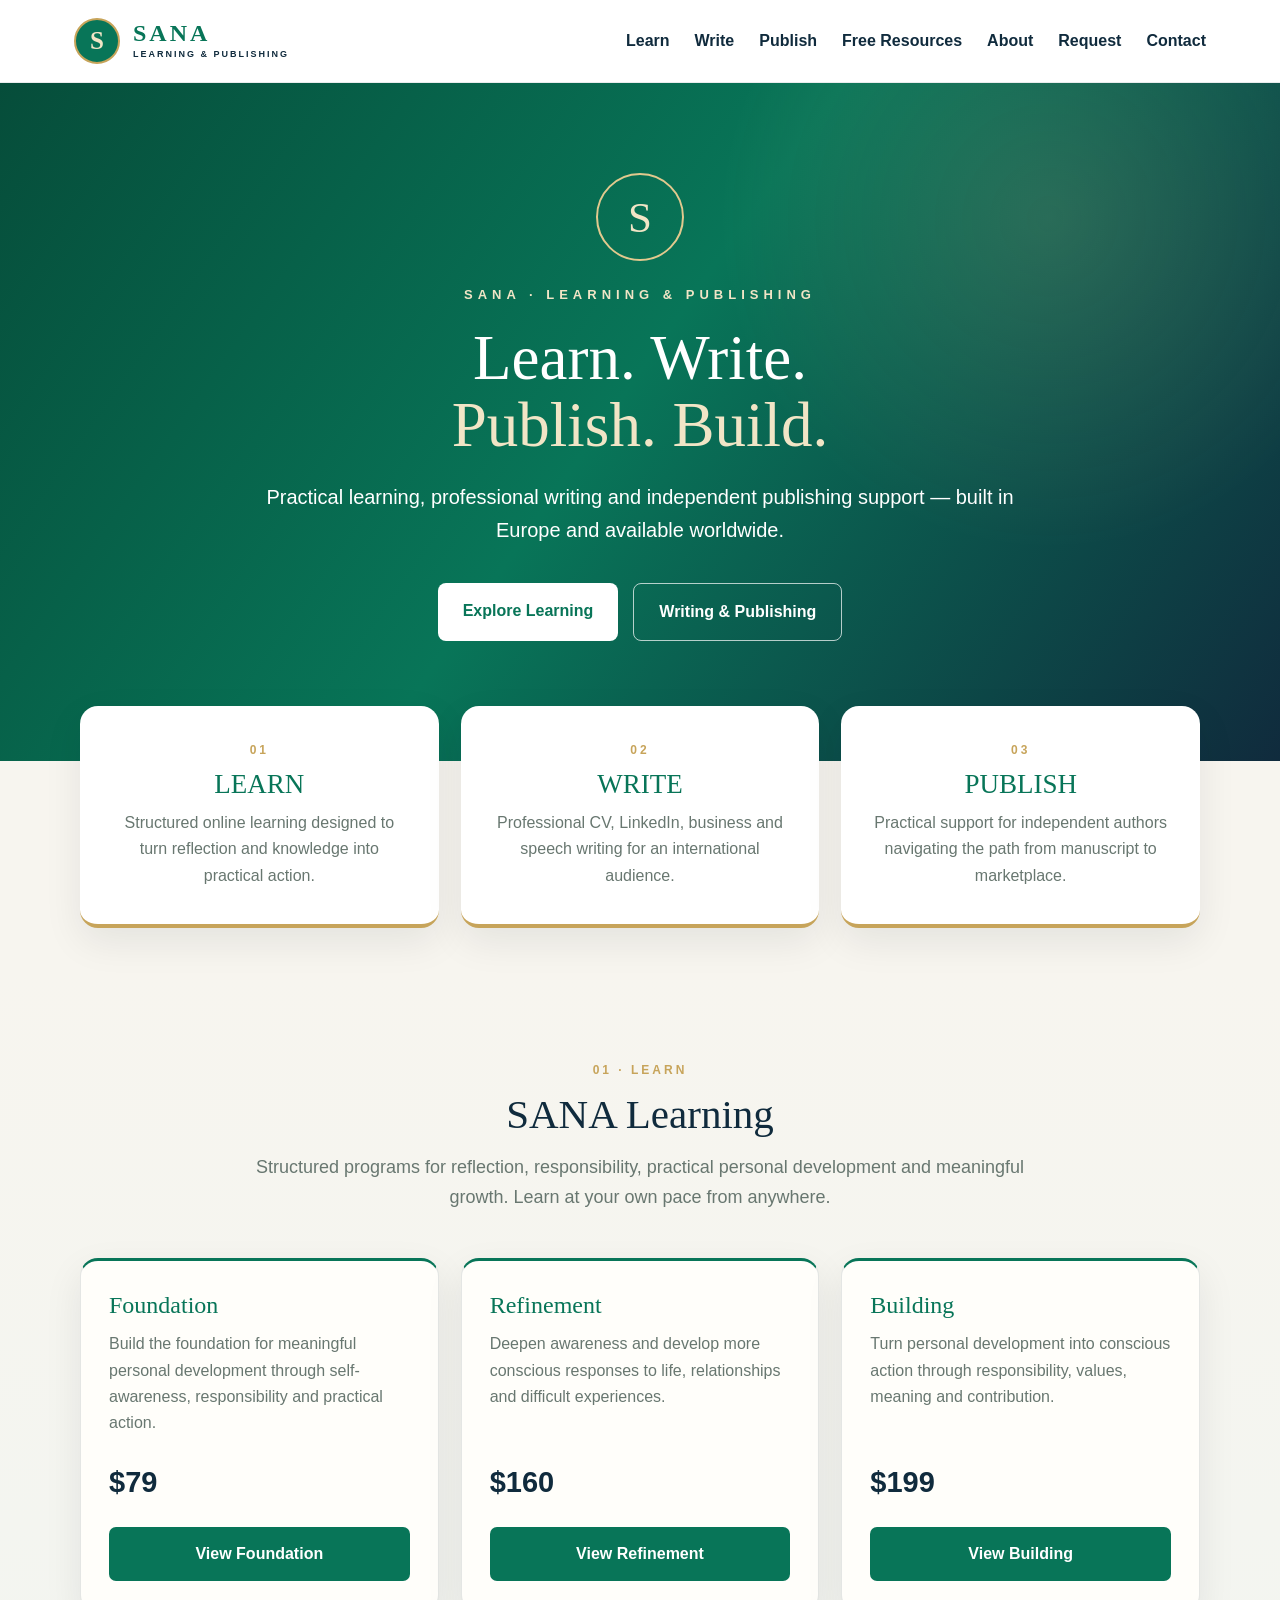
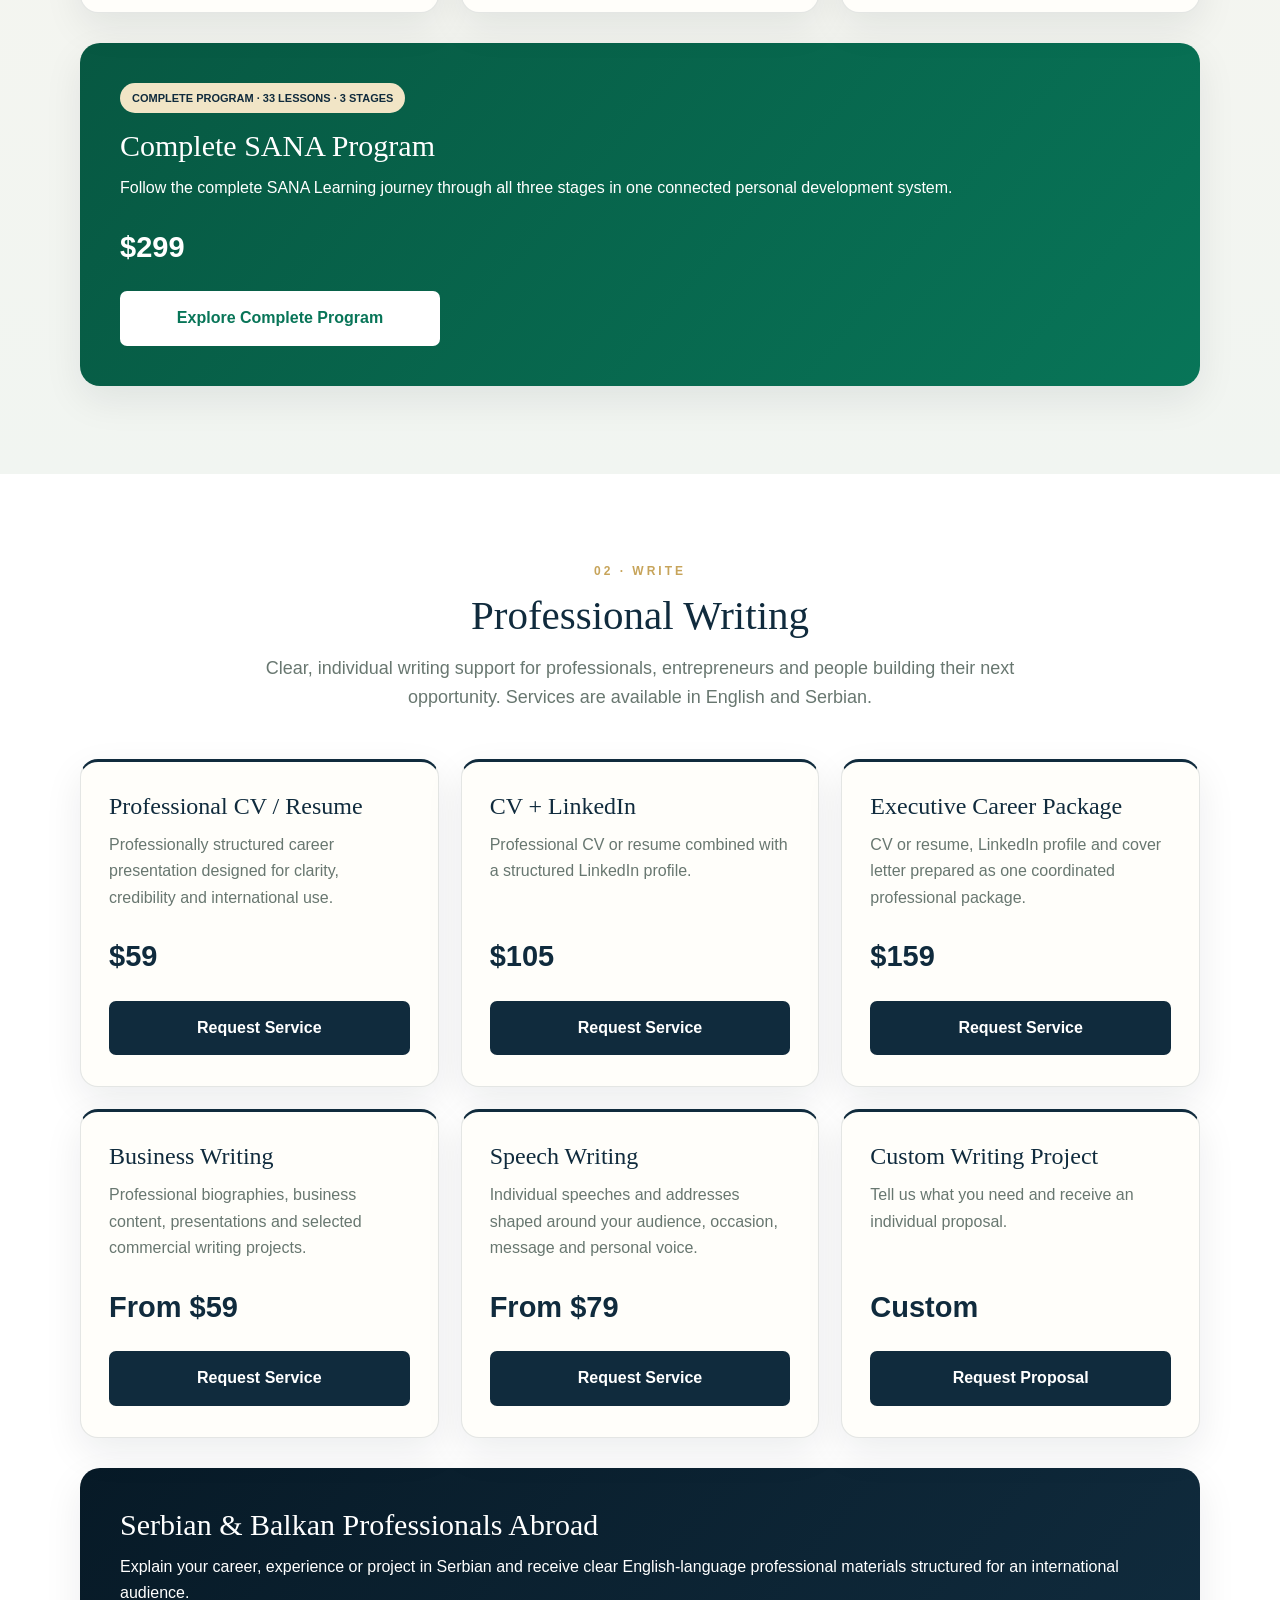
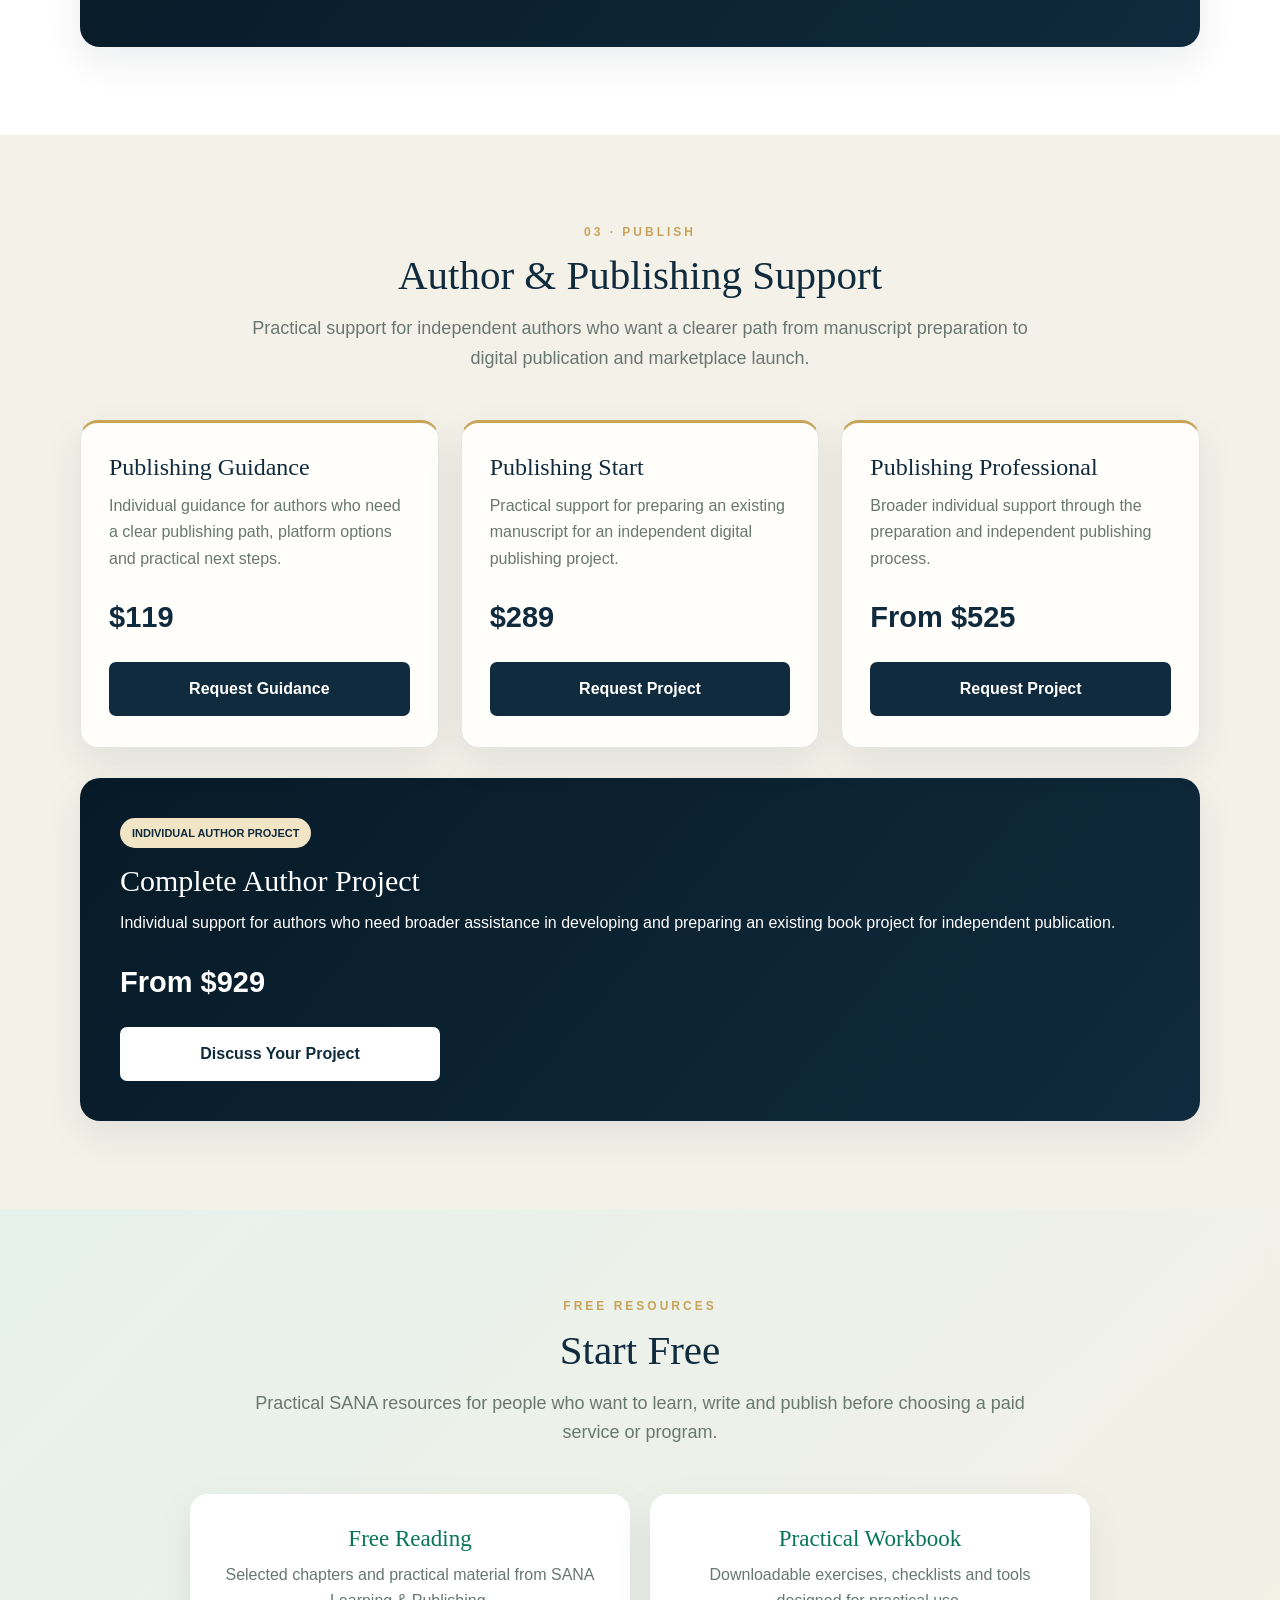
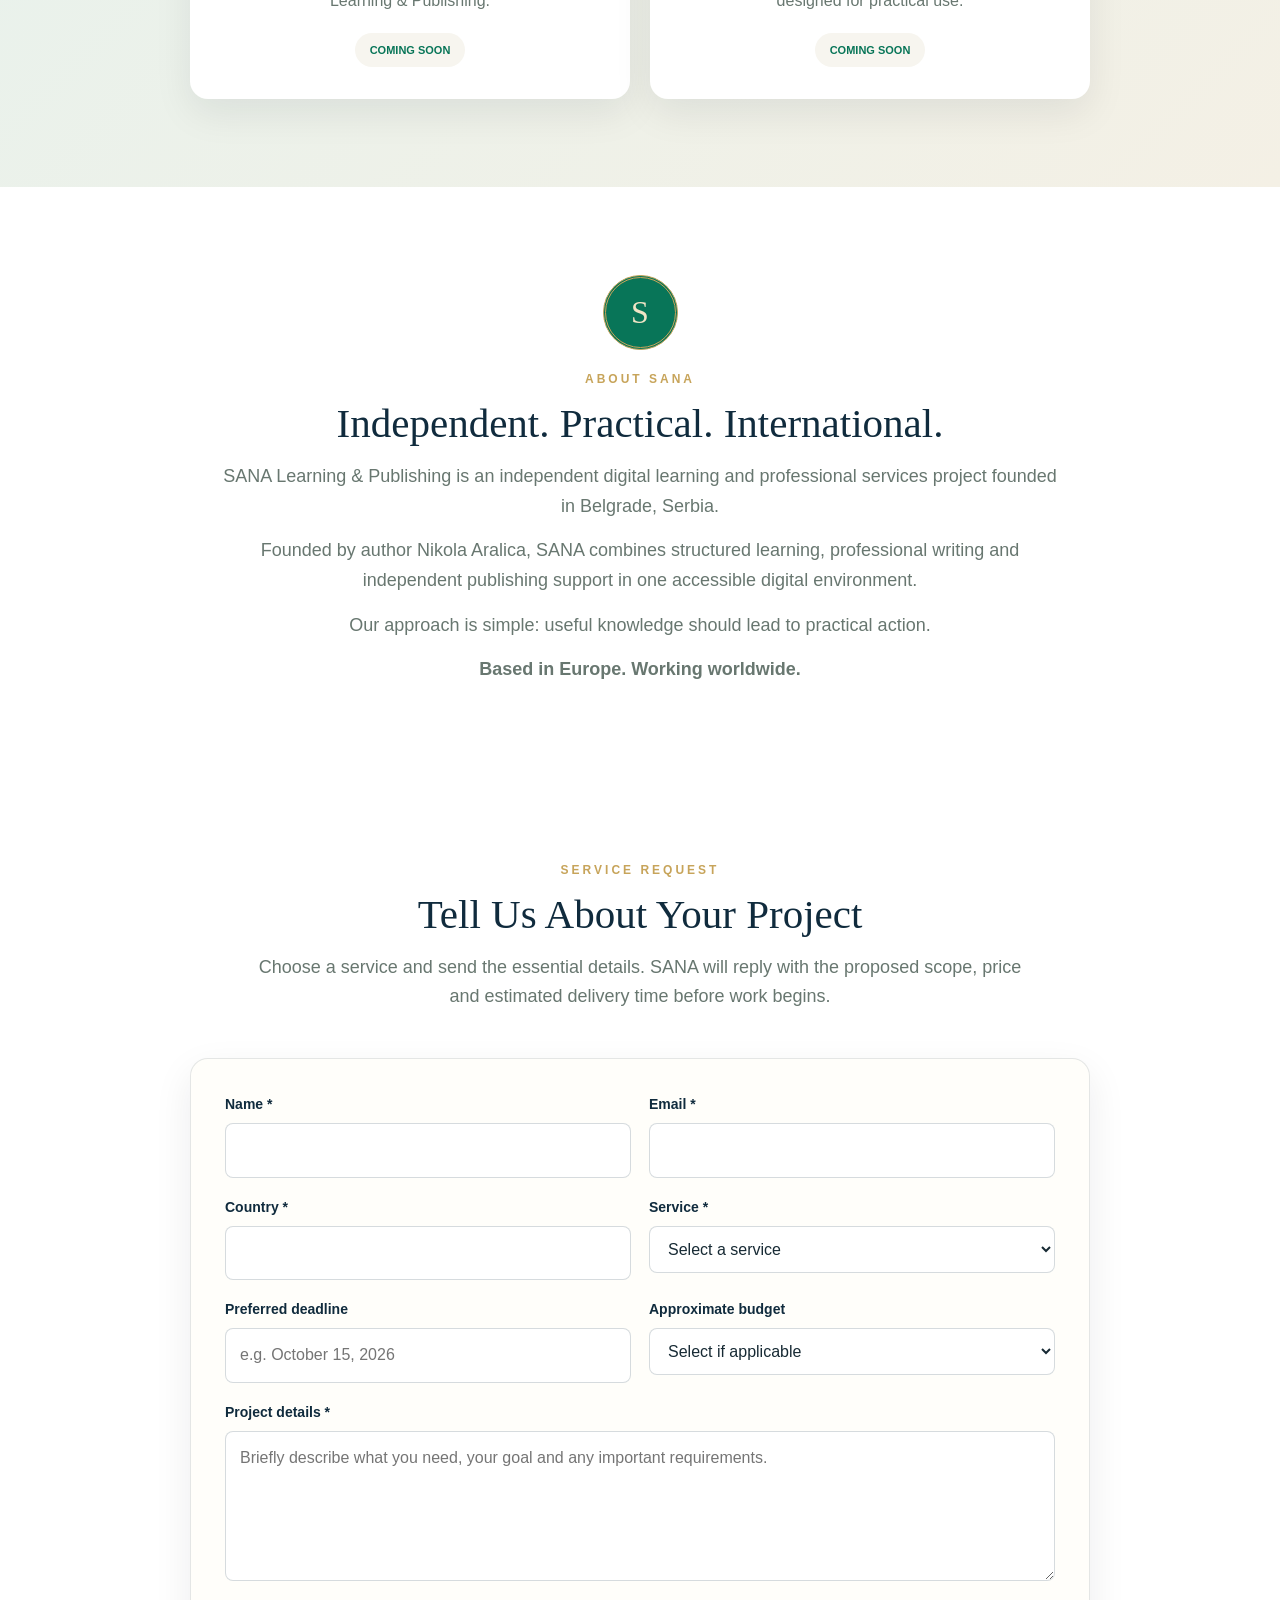
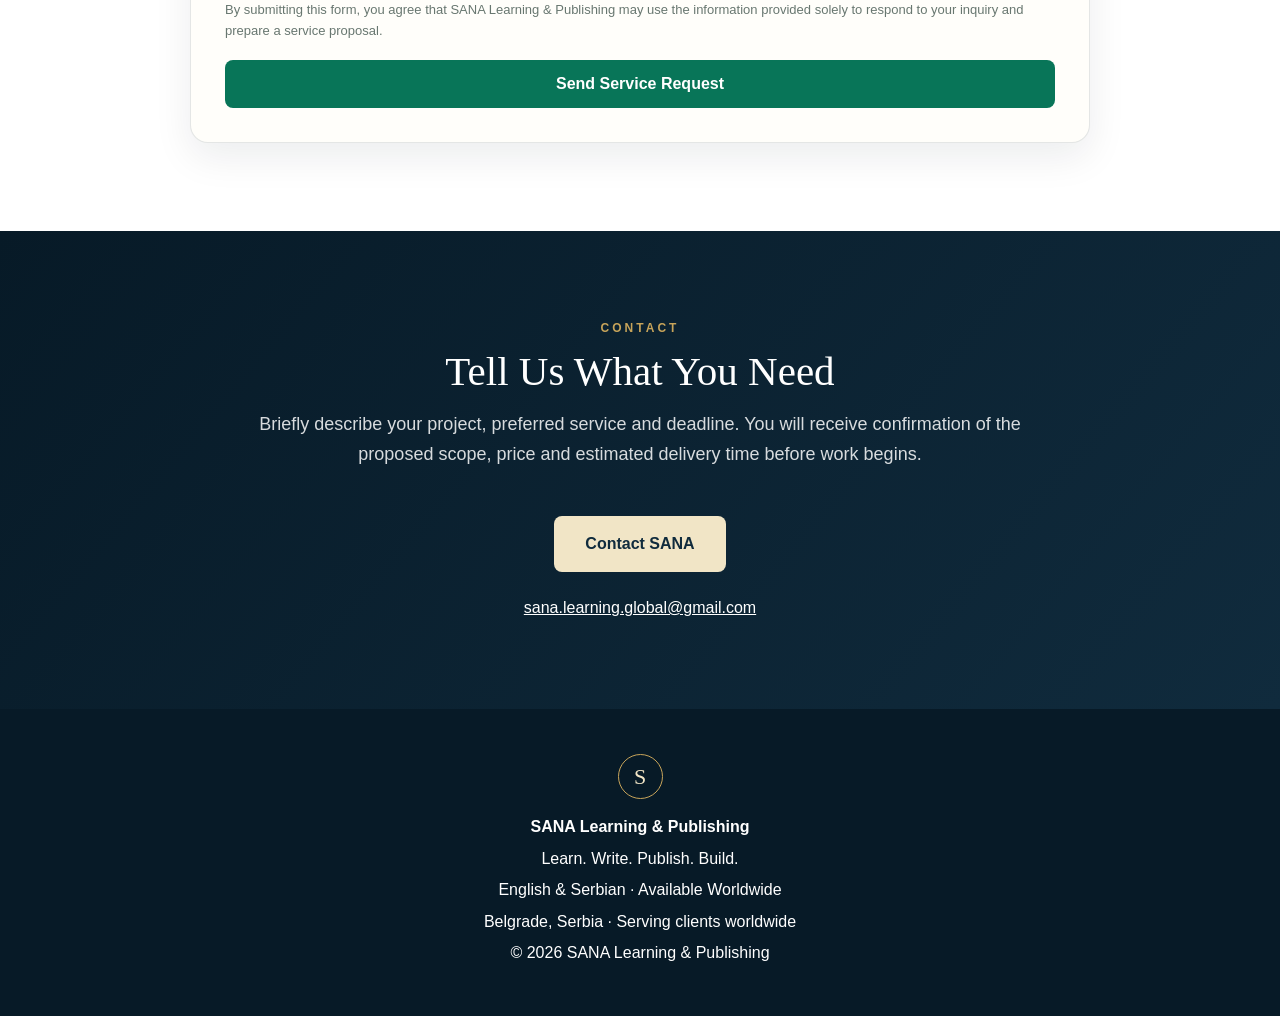
==== commit 7aa7f9a3: "Add files via upload" ====
--- a/index.html
+++ b/index.html
@@ -1,71 +1,46 @@
 <!DOCTYPE html>
 <html lang="en">
 <head>
+<script async src="https://www.googletagmanager.com/gtag/js?id=G-RP7NKJG3YB"></script>
+<script>window.dataLayer=window.dataLayer||[];function gtag(){dataLayer.push(arguments)}gtag('js',new Date());gtag('config','G-RP7NKJG3YB');</script>
 <meta charset="UTF-8"><meta name="viewport" content="width=device-width,initial-scale=1">
 <meta name="google-site-verification" content="qsSlHd2_O8_CR6WvcaH0A9WVYOO_JKh-8jodhuzFoCE">
-<title>SANA Learning & Publishing | Writing, Courses & Publishing Services</title>
+<title>SANA Learning &amp; Publishing | Writing, Courses &amp; Publishing Services</title>
 <meta name="description" content="SANA Learning & Publishing provides practical online courses, CV and LinkedIn writing, business and professional writing, speech writing, and book and eBook publishing support in English and Serbian.">
 <meta name="robots" content="index, follow">
 <style>
 :root{--g:#087558;--gd:#075842;--n:#102b3d;--nd:#071a27;--gold:#c7a45a;--gs:#f1e5c6;--cream:#f7f5ef;--muted:#687770;--shadow:0 14px 38px rgba(7,26,39,.08)}
 *{box-sizing:border-box;margin:0;padding:0}html{scroll-behavior:smooth}body{font-family:Arial,sans-serif;background:var(--cream);color:#172a34;line-height:1.65}section,header{scroll-margin-top:90px}.container{width:min(1120px,calc(100% - 40px));margin:auto}
-.site-nav{position:sticky;top:0;z-index:99;background:#fffffff7;border-bottom:1px solid #102b3d17}.nav-inner{min-height:82px;max-width:1180px;margin:auto;padding:10px 24px;display:flex;align-items:center;justify-content:space-between}.brand{display:flex;align-items:center;gap:13px;text-decoration:none}.mark{width:46px;height:46px;border-radius:50%;display:grid;place-items:center;background:var(--g);border:2px solid var(--gold);color:var(--gs);font:700 25px Georgia}.brand b{display:block;color:var(--g);font:700 24px Georgia;letter-spacing:3px}.brand small{display:block;color:var(--n);font-size:9px;font-weight:800;letter-spacing:2px}.desktop{display:flex;gap:25px}.desktop a,.mobile a{color:var(--n);text-decoration:none;font-weight:700}.menu{display:none;border:0;background:none;font-size:29px;color:var(--n)}.mobile{display:none;padding:5px 20px 18px;background:white}.mobile.open{display:block}.mobile a{display:block;padding:14px 8px;border-bottom:1px solid #eee}
+.site-nav{position:sticky;top:0;z-index:99;background:#fffffff7;border-bottom:1px solid #102b3d17}.nav-inner{min-height:82px;max-width:1180px;margin:auto;padding:10px 24px;display:flex;align-items:center;justify-content:space-between}.brand{display:flex;align-items:center;gap:13px;text-decoration:none}.mark{width:46px;height:46px;border-radius:50%;display:grid;place-items:center;background:var(--g);border:2px solid var(--gold);color:var(--gs);font:700 25px Georgia}.brand b{display:block;color:var(--g);font:700 24px Georgia;letter-spacing:3px}.brand small{display:block;color:var(--n);font-size:9px;font-weight:800;letter-spacing:2px}.desktop{display:flex;gap:25px}.desktop a,.mobile a{color:var(--n);text-decoration:none;font-weight:700}.menu{display:none;border:0;background:none;font-size:29px;color:var(--n);cursor:pointer}.mobile{display:none;padding:5px 20px 18px;background:white}.mobile.open{display:block}.mobile a{display:block;padding:14px 8px;border-bottom:1px solid #eee}
 .hero{min-height:600px;display:flex;align-items:center;color:white;background:radial-gradient(circle at 82% 20%,#e2c98e24,transparent 28%),linear-gradient(125deg,#064d3a,#087558 48%,#102b3d)}.hero-in{width:min(950px,calc(100% - 40px));margin:auto;text-align:center;padding:90px 0 120px}.emblem{width:88px;height:88px;margin:0 auto 23px;border:2px solid #e2c98e;border-radius:50%;display:grid;place-items:center;color:var(--gs);font:43px Georgia}.label{color:var(--gs);font-size:13px;font-weight:800;letter-spacing:5px;margin-bottom:20px}.hero h1{font:500 63px/1.05 Georgia;margin-bottom:23px}.hero h1 span{color:var(--gs)}.hero p{max-width:780px;margin:auto;font-size:20px}.actions{margin-top:36px;display:flex;justify-content:center;gap:15px;flex-wrap:wrap}.hero-btn{padding:15px 25px;border-radius:8px;background:white;color:var(--g);text-decoration:none;font-weight:800}.hero-btn.alt{background:transparent;color:white;border:1px solid #ffffffb3}
 .paths{margin-top:-55px;position:relative;padding-bottom:45px}.path-grid,.cards{display:grid;grid-template-columns:repeat(3,1fr);gap:22px}.path{padding:35px 30px;background:white;border-radius:18px;box-shadow:var(--shadow);text-align:center;text-decoration:none;color:inherit;border-bottom:4px solid var(--gold)}.num,.section-num{color:var(--gold);font-size:12px;font-weight:800;letter-spacing:3px}.path h3{color:var(--g);font:27px Georgia;margin:8px 0 10px}.path p,.card p,.intro,.about p,.free-card p{color:var(--muted)}
 .section{padding:88px 0}.white{background:white}.section-num{text-align:center;margin-bottom:9px}h2{text-align:center;color:var(--n);font:500 41px Georgia;margin-bottom:15px}.intro{max-width:790px;margin:0 auto 46px;text-align:center;font-size:18px}.card{padding:31px 28px;background:#fffefa;border:1px solid #102b3d1c;border-radius:18px;box-shadow:var(--shadow);display:flex;flex-direction:column}.card h3{color:var(--g);font:24px Georgia;margin-bottom:12px}.card p{flex-grow:1}.price{margin-top:22px;color:var(--n);font-size:29px;font-weight:800}.button{display:inline-block;width:100%;margin-top:20px;padding:14px 18px;border-radius:7px;background:var(--g);color:white;text-align:center;text-decoration:none;font-weight:800}
 #learn{background:linear-gradient(#f7f5ef,#f1f5f1)}#learn .card{border-top:3px solid var(--g)}#write .card{border-top:3px solid var(--n)}#write .card h3,#publish .card h3{color:var(--n)}#write .button,#publish .button{background:var(--n)}#publish{background:#f4f1e9}#publish .card{border-top:3px solid var(--gold)}
-.featured,.diaspora{margin-top:30px;padding:40px;border-radius:20px;color:white;background:linear-gradient(130deg,var(--gd),var(--g));box-shadow:var(--shadow)}#publish .featured,.diaspora{background:linear-gradient(130deg,var(--nd),var(--n))}.featured h3,.diaspora h3{font:30px Georgia;margin-bottom:12px}.featured .price{color:white}.featured .button{max-width:320px;background:white;color:var(--g)}.badge{display:inline-block;margin-bottom:16px;padding:6px 12px;border-radius:30px;background:var(--gs);color:var(--n);font-size:11px;font-weight:800}
-.free{background:linear-gradient(135deg,#e7f2ed,#f4f0e5)}.free-grid{display:grid;grid-template-columns:repeat(2,1fr);gap:20px;max-width:900px;margin:auto}.free-card{padding:32px 27px;background:white;border-radius:18px;box-shadow:var(--shadow);text-align:center}.free-card h3{color:var(--g);font:23px Georgia;margin-bottom:10px}.free-card p{color:var(--muted)}.coming{display:inline-block;margin-top:18px;padding:8px 15px;border-radius:30px;background:var(--cream);color:var(--g);font-size:11px;font-weight:800}
-.about{max-width:850px;margin:auto;text-align:center}.seal{width:75px;height:75px;margin:0 auto 20px;border-radius:50%;display:grid;place-items:center;background:var(--g);border:3px double var(--gold);color:var(--gs);font:32px Georgia}.about p{margin-top:15px;font-size:18px}.contact{background:linear-gradient(130deg,var(--nd),var(--n));color:white;text-align:center}.contact h2{color:white}.contact .intro{color:#ffffffd6}.contact-btn{display:inline-block;padding:15px 31px;border-radius:8px;background:var(--gs);color:var(--n);text-decoration:none;font-weight:800}.email{margin-top:23px}.email a{color:white}
-footer{padding:45px 20px;background:var(--nd);color:white;text-align:center}footer p{margin:5px}.footer-mark{width:45px;height:45px;margin:0 auto 15px;border:1px solid var(--gold);border-radius:50%;display:grid;place-items:center;color:var(--gs);font:22px Georgia}
+.featured,.diaspora{margin-top:30px;padding:40px;border-radius:20px;color:white;background:linear-gradient(130deg,var(--gd),var(--g));box-shadow:var(--shadow)}#publish .featured,.diaspora{background:linear-gradient(130deg,var(--nd),var(--n))}.featured h3,.diaspora h3{font:30px Georgia;margin-bottom:12px}.featured .price{color:white}.featured .button{max-width:320px;background:white;color:var(--g)}#publish .featured .button{background:white;color:var(--n)}.badge{display:inline-block;margin-bottom:16px;padding:6px 12px;border-radius:30px;background:var(--gs);color:var(--n);font-size:11px;font-weight:800}
+.free{background:linear-gradient(135deg,#e7f2ed,#f4f0e5)}.free-grid{display:grid;grid-template-columns:repeat(2,1fr);gap:20px;max-width:900px;margin:auto}.free-card{padding:32px 27px;background:white;border-radius:18px;box-shadow:var(--shadow);text-align:center}.free-card h3{color:var(--g);font:23px Georgia;margin-bottom:10px}.coming{display:inline-block;margin-top:18px;padding:8px 15px;border-radius:30px;background:var(--cream);color:var(--g);font-size:11px;font-weight:800}
+.about{max-width:850px;margin:auto;text-align:center}.seal{width:75px;height:75px;margin:0 auto 20px;border-radius:50%;display:grid;place-items:center;background:var(--g);border:3px double var(--gold);color:var(--gs);font:32px Georgia}.about p{margin-top:15px;font-size:18px}
 .request-section{background:white}.request-wrap{max-width:900px;margin:auto}.request-form{display:grid;grid-template-columns:1fr 1fr;gap:18px;padding:34px;background:#fffefa;border:1px solid #102b3d1c;border-radius:18px;box-shadow:var(--shadow)}.field{display:flex;flex-direction:column;gap:7px}.field.full{grid-column:1/-1}.field label{font-weight:800;color:var(--n);font-size:14px}.field input,.field select,.field textarea{width:100%;padding:13px 14px;border:1px solid #102b3d2b;border-radius:8px;background:white;color:#172a34;font:inherit}.field textarea{min-height:150px;resize:vertical}.field input:focus,.field select:focus,.field textarea:focus{outline:2px solid #08755833;border-color:var(--g)}.form-note{grid-column:1/-1;color:var(--muted);font-size:13px}.submit-btn{grid-column:1/-1;border:0;padding:15px 22px;border-radius:8px;background:var(--g);color:white;font:800 16px Arial;cursor:pointer}.submit-btn:hover{background:var(--gd)}.hp{position:absolute;left:-9999px;opacity:0;pointer-events:none}
-@media(max-width:850px){.desktop{display:none}.menu{display:block}.hero{min-height:auto}.hero h1{font-size:48px}.path-grid,.cards,.free-grid{grid-template-columns:1fr}.paths{margin-top:-35px}}
-@media(max-width:650px){.request-form{grid-template-columns:1fr;padding:25px 20px}.field.full,.form-note,.submit-btn{grid-column:1}.about h2{font-size:30px;line-height:1.2}}
-@media(max-width:520px){.container{width:calc(100% - 32px)}.nav-inner{padding:9px 17px}.hero h1{font-size:40px}.hero p{font-size:18px}.actions{flex-direction:column}.hero-btn{width:100%}h2{font-size:32px}}
-</style>
-</head>
-<body>
+.contact{background:linear-gradient(130deg,var(--nd),var(--n));color:white;text-align:center}.contact h2{color:white}.contact .intro{color:#ffffffd6}.contact-btn{display:inline-block;padding:15px 31px;border-radius:8px;background:var(--gs);color:var(--n);text-decoration:none;font-weight:800}.email{margin-top:23px}.email a{color:white}footer{padding:45px 20px;background:var(--nd);color:white;text-align:center}footer p{margin:5px}.footer-mark{width:45px;height:45px;margin:0 auto 15px;border:1px solid var(--gold);border-radius:50%;display:grid;place-items:center;color:var(--gs);font:22px Georgia}
+@media(max-width:850px){.desktop{display:none}.menu{display:block}.hero{min-height:auto}.hero h1{font-size:48px}.path-grid,.cards,.free-grid{grid-template-columns:1fr}.paths{margin-top:-35px}}@media(max-width:650px){.request-form{grid-template-columns:1fr;padding:25px 20px}.field.full,.form-note,.submit-btn{grid-column:1}.about h2{font-size:30px;line-height:1.2}}@media(max-width:520px){.container{width:calc(100% - 32px)}.nav-inner{padding:9px 17px}.hero h1{font-size:40px}.hero p{font-size:18px}.actions{flex-direction:column}.hero-btn{width:100%}h2{font-size:32px}}
+</style></head><body>
 <nav class="site-nav"><div class="nav-inner"><a class="brand" href="#top"><span class="mark">S</span><span><b>SANA</b><small>LEARNING &amp; PUBLISHING</small></span></a><div class="desktop"><a href="#learn">Learn</a><a href="#write">Write</a><a href="#publish">Publish</a><a href="#free">Free Resources</a><a href="#about">About</a><a href="#request">Request</a><a href="#contact">Contact</a></div><button class="menu" id="menuButton" aria-label="Menu" aria-expanded="false">☰</button></div><div class="mobile" id="mobileNav"><a href="#learn">Learn</a><a href="#write">Write</a><a href="#publish">Publish</a><a href="#free">Free Resources</a><a href="#about">About</a><a href="#request">Request</a><a href="#contact">Contact</a></div></nav>
 <header class="hero" id="top"><div class="hero-in"><div class="emblem">S</div><div class="label">SANA · LEARNING &amp; PUBLISHING</div><h1>Learn. Write.<br><span>Publish. Build.</span></h1><p>Practical learning, professional writing and independent publishing support — built in Europe and available worldwide.</p><div class="actions"><a class="hero-btn" href="#learn">Explore Learning</a><a class="hero-btn alt" href="#write">Writing &amp; Publishing</a></div></div></header>
 <div class="paths"><div class="container path-grid"><a class="path" href="#learn"><div class="num">01</div><h3>LEARN</h3><p>Structured online learning designed to turn reflection and knowledge into practical action.</p></a><a class="path" href="#write"><div class="num">02</div><h3>WRITE</h3><p>Professional CV, LinkedIn, business and speech writing for an international audience.</p></a><a class="path" href="#publish"><div class="num">03</div><h3>PUBLISH</h3><p>Practical support for independent authors navigating the path from manuscript to marketplace.</p></a></div></div>
-<section id="learn" class="section"><div class="container"><div class="section-num">01 · LEARN</div><h2>SANA Learning</h2><p class="intro">Structured programs for reflection, responsibility, practical personal development and meaningful growth. Learn at your own pace from anywhere.</p><div class="cards">
-<article class="card"><h3>Foundation</h3><p>Build the foundation for meaningful personal development through self-awareness, responsibility and practical action.</p><div class="price">$79</div><a class="button" target="_blank" rel="noopener" href="https://my.coursebox.ai/courses/01a0cf4c-6c16-7fcf-a48a-b961a62af8d2/about">View Foundation</a></article>
-<article class="card"><h3>Refinement</h3><p>Deepen awareness and develop more conscious responses to life, relationships and difficult experiences.</p><div class="price">$160</div><a class="button" target="_blank" rel="noopener" href="https://my.coursebox.ai/courses/01a0d313-8629-76e3-9c8b-7a0878f97dbf/about">View Refinement</a></article>
-<article class="card"><h3>Building</h3><p>Turn personal development into conscious action through responsibility, values, meaning and contribution.</p><div class="price">$199</div><a class="button" target="_blank" rel="noopener" href="https://my.coursebox.ai/courses/01a0d348-6807-7822-889a-6c331042f8b4/about">View Building</a></article>
-</div><div class="featured"><span class="badge">COMPLETE PROGRAM · 33 LESSONS · 3 STAGES</span><h3>Complete SANA Program</h3><p>Follow the complete SANA Learning journey through all three stages in one connected personal development system.</p><div class="price">$299</div><a class="button" target="_blank" rel="noopener" href="https://my.coursebox.ai/courses/01a0cdae-8902-7f41-a488-683ee2006ee8/about">Explore Complete Program</a></div></div></section>
+<section id="learn" class="section"><div class="container"><div class="section-num">01 · LEARN</div><h2>SANA Learning</h2><p class="intro">Structured programs for reflection, responsibility, practical personal development and meaningful growth. Learn at your own pace from anywhere.</p><div class="cards"><article class="card"><h3>Foundation</h3><p>Build the foundation for meaningful personal development through self-awareness, responsibility and practical action.</p><div class="price">$79</div><a class="button" target="_blank" rel="noopener" href="https://my.coursebox.ai/courses/01a0cf4c-6c16-7fcf-a48a-b961a62af8d2/about">View Foundation</a></article><article class="card"><h3>Refinement</h3><p>Deepen awareness and develop more conscious responses to life, relationships and difficult experiences.</p><div class="price">$160</div><a class="button" target="_blank" rel="noopener" href="https://my.coursebox.ai/courses/01a0d313-8629-76e3-9c8b-7a0878f97dbf/about">View Refinement</a></article><article class="card"><h3>Building</h3><p>Turn personal development into conscious action through responsibility, values, meaning and contribution.</p><div class="price">$199</div><a class="button" target="_blank" rel="noopener" href="https://my.coursebox.ai/courses/01a0d348-6807-7822-889a-6c331042f8b4/about">View Building</a></article></div><div class="featured"><span class="badge">COMPLETE PROGRAM · 33 LESSONS · 3 STAGES</span><h3>Complete SANA Program</h3><p>Follow the complete SANA Learning journey through all three stages in one connected personal development system.</p><div class="price">$299</div><a class="button" target="_blank" rel="noopener" href="https://my.coursebox.ai/courses/01a0cdae-8902-7f41-a488-683ee2006ee8/about">Explore Complete Program</a></div></div></section>
 <section id="write" class="section white"><div class="container"><div class="section-num">02 · WRITE</div><h2>Professional Writing</h2><p class="intro">Clear, individual writing support for professionals, entrepreneurs and people building their next opportunity. Services are available in English and Serbian.</p><div class="cards">
 <article class="card"><h3>Professional CV / Resume</h3><p>Professionally structured career presentation designed for clarity, credibility and international use.</p><div class="price">$59</div><a class="button service-request" data-service="Professional CV / Resume — $59" href="#request">Request Service</a></article>
 <article class="card"><h3>CV + LinkedIn</h3><p>Professional CV or resume combined with a structured LinkedIn profile.</p><div class="price">$105</div><a class="button service-request" data-service="CV + LinkedIn — $105" href="#request">Request Service</a></article>
 <article class="card"><h3>Executive Career Package</h3><p>CV or resume, LinkedIn profile and cover letter prepared as one coordinated professional package.</p><div class="price">$159</div><a class="button service-request" data-service="Executive Career Package — $159" href="#request">Request Service</a></article>
 <article class="card"><h3>Business Writing</h3><p>Professional biographies, business content, presentations and selected commercial writing projects.</p><div class="price">From $59</div><a class="button service-request" data-service="Business Writing — from $59" href="#request">Request Service</a></article>
 <article class="card"><h3>Speech Writing</h3><p>Individual speeches and addresses shaped around your audience, occasion, message and personal voice.</p><div class="price">From $79</div><a class="button service-request" data-service="Speech Writing — from $79" href="#request">Request Service</a></article>
-<article class="card"><h3>Custom Writing Project</h3><p>Tell us what you need and receive an individual proposal.</p><div class="price">Custom</div><a class="button service-request" data-service="Custom Writing Project" href="#request">Request Proposal</a></article>
-</div><div class="diaspora"><h3>Serbian &amp; Balkan Professionals Abroad</h3><p>Explain your career, experience or project in Serbian and receive clear English-language professional materials structured for an international audience.</p></div></div></section>
-<section id="publish" class="section"><div class="container"><div class="section-num">03 · PUBLISH</div><h2>Author &amp; Publishing Support</h2><p class="intro">Practical support for independent authors who want a clearer path from manuscript preparation to digital publication and marketplace launch.</p><div class="cards">
-<article class="card"><h3>Publishing Guidance</h3><p>Individual guidance for authors who need a clear publishing path, platform options and practical next steps.</p><div class="price">$119</div><a class="button service-request" data-service="Publishing Guidance — $119" href="#request">Request Guidance</a></article>
-<article class="card"><h3>Publishing Start</h3><p>Practical support for preparing an existing manuscript for an independent digital publishing project.</p><div class="price">$289</div><a class="button service-request" data-service="Publishing Start — $289" href="#request">Request Project</a></article>
-<article class="card"><h3>Publishing Professional</h3><p>Broader individual support through the preparation and independent publishing process.</p><div class="price">From $525</div><a class="button service-request" data-service="Publishing Professional — from $525" href="#request">Request Project</a></article>
-</div><div class="featured"><span class="badge">INDIVIDUAL AUTHOR PROJECT</span><h3>Complete Author Project</h3><p>Individual support for authors who need broader assistance in developing and preparing an existing book project for independent publication.</p><div class="price">From $929</div><a class="button service-request" data-service="Complete Author Project — from $929" href="#request">Discuss Your Project</a></div></div></section>
+<article class="card"><h3>Custom Writing Project</h3><p>Tell us what you need and receive an individual proposal.</p><div class="price">Custom</div><a class="button service-request" data-service="Custom Writing Project" href="#request">Request Proposal</a></article></div><div class="diaspora"><h3>Serbian &amp; Balkan Professionals Abroad</h3><p>Explain your career, experience or project in Serbian and receive clear English-language professional materials structured for an international audience.</p></div></div></section>
+<section id="publish" class="section"><div class="container"><div class="section-num">03 · PUBLISH</div><h2>Author &amp; Publishing Support</h2><p class="intro">Practical support for independent authors who want a clearer path from manuscript preparation to digital publication and marketplace launch.</p><div class="cards"><article class="card"><h3>Publishing Guidance</h3><p>Individual guidance for authors who need a clear publishing path, platform options and practical next steps.</p><div class="price">$119</div><a class="button service-request" data-service="Publishing Guidance — $119" href="#request">Request Guidance</a></article><article class="card"><h3>Publishing Start</h3><p>Practical support for preparing an existing manuscript for an independent digital publishing project.</p><div class="price">$289</div><a class="button service-request" data-service="Publishing Start — $289" href="#request">Request Project</a></article><article class="card"><h3>Publishing Professional</h3><p>Broader individual support through the preparation and independent publishing process.</p><div class="price">From $525</div><a class="button service-request" data-service="Publishing Professional — from $525" href="#request">Request Project</a></article></div><div class="featured"><span class="badge">INDIVIDUAL AUTHOR PROJECT</span><h3>Complete Author Project</h3><p>Individual support for authors who need broader assistance in developing and preparing an existing book project for independent publication.</p><div class="price">From $929</div><a class="button service-request" data-service="Complete Author Project — from $929" href="#request">Discuss Your Project</a></div></div></section>
 <section id="free" class="section free"><div class="container"><div class="section-num">FREE RESOURCES</div><h2>Start Free</h2><p class="intro">Practical SANA resources for people who want to learn, write and publish before choosing a paid service or program.</p><div class="free-grid"><div class="free-card"><h3>Free Reading</h3><p>Selected chapters and practical material from SANA Learning &amp; Publishing.</p><span class="coming">COMING SOON</span></div><div class="free-card"><h3>Practical Workbook</h3><p>Downloadable exercises, checklists and tools designed for practical use.</p><span class="coming">COMING SOON</span></div></div></div></section>
 <section id="about" class="section white"><div class="container about"><div class="seal">S</div><div class="section-num">ABOUT SANA</div><h2>Independent. Practical. International.</h2><p>SANA Learning &amp; Publishing is an independent digital learning and professional services project founded in Belgrade, Serbia.</p><p>Founded by author Nikola Aralica, SANA combines structured learning, professional writing and independent publishing support in one accessible digital environment.</p><p>Our approach is simple: useful knowledge should lead to practical action.</p><p><strong>Based in Europe. Working worldwide.</strong></p></div></section>
-<section id="request" class="section request-section"><div class="container request-wrap"><div class="section-num">SERVICE REQUEST</div><h2>Tell Us About Your Project</h2><p class="intro">Choose a service and send the essential details. SANA will reply with the proposed scope, price and estimated delivery time before work begins.</p>
-<form class="request-form" action="https://formsubmit.co/sana.learning.global@gmail.com" method="POST">
-<input type="hidden" name="_subject" value="New SANA Service Request"><input type="hidden" name="_template" value="table"><input type="hidden" name="_captcha" value="true">
-<div class="hp" aria-hidden="true"><label>Leave this field empty <input type="text" name="_honey" tabindex="-1" autocomplete="off"></label></div>
-<div class="field"><label for="name">Name *</label><input id="name" name="Name" type="text" autocomplete="name" required></div>
-<div class="field"><label for="email">Email *</label><input id="email" name="Email" type="email" autocomplete="email" required></div>
-<div class="field"><label for="country">Country *</label><input id="country" name="Country" type="text" autocomplete="country-name" required></div>
-<div class="field"><label for="service">Service *</label><select id="service" name="Service" required><option value="">Select a service</option><option>Professional CV / Resume — $59</option><option>CV + LinkedIn — $105</option><option>Executive Career Package — $159</option><option>Business Writing — from $59</option><option>Speech Writing — from $79</option><option>Custom Writing Project</option><option>Publishing Guidance — $119</option><option>Publishing Start — $289</option><option>Publishing Professional — from $525</option><option>Complete Author Project — from $929</option></select></div>
-<div class="field"><label for="deadline">Preferred deadline</label><input id="deadline" name="Preferred deadline" type="text" placeholder="e.g. October 15, 2026"></div>
-<div class="field"><label for="budget">Approximate budget</label><select id="budget" name="Approximate budget"><option value="">Select if applicable</option><option>Under $100</option><option>$100–$299</option><option>$300–$599</option><option>$600–$999</option><option>$1,000+</option><option>Not sure yet</option></select></div>
-<div class="field full"><label for="details">Project details *</label><textarea id="details" name="Project details" required placeholder="Briefly describe what you need, your goal and any important requirements."></textarea></div>
-<p class="form-note">By submitting this form, you agree that SANA Learning &amp; Publishing may use the information provided solely to respond to your inquiry and prepare a service proposal.</p>
-<button class="submit-btn" type="submit">Send Service Request</button>
-</form></div></section>
+<section id="request" class="section request-section"><div class="container request-wrap"><div class="section-num">SERVICE REQUEST</div><h2>Tell Us About Your Project</h2><p class="intro">Choose a service and send the essential details. SANA will reply with the proposed scope, price and estimated delivery time before work begins.</p><form class="request-form" action="https://formsubmit.co/sana.learning.global@gmail.com" method="POST"><input type="hidden" name="_subject" value="New SANA Service Request"><input type="hidden" name="_template" value="table"><input type="hidden" name="_captcha" value="true"><div class="hp" aria-hidden="true"><label>Leave this field empty <input type="text" name="_honey" tabindex="-1" autocomplete="off"></label></div>
+<div class="field"><label for="name">Name *</label><input id="name" name="Name" type="text" autocomplete="name" required></div><div class="field"><label for="email">Email *</label><input id="email" name="Email" type="email" autocomplete="email" required></div><div class="field"><label for="country">Country *</label><input id="country" name="Country" type="text" autocomplete="country-name" required></div><div class="field"><label for="service">Service *</label><select id="service" name="Service" required><option value="">Select a service</option><option>Professional CV / Resume — $59</option><option>CV + LinkedIn — $105</option><option>Executive Career Package — $159</option><option>Business Writing — from $59</option><option>Speech Writing — from $79</option><option>Custom Writing Project</option><option>Publishing Guidance — $119</option><option>Publishing Start — $289</option><option>Publishing Professional — from $525</option><option>Complete Author Project — from $929</option></select></div><div class="field"><label for="deadline">Preferred deadline</label><input id="deadline" name="Preferred deadline" type="text" placeholder="e.g. October 15, 2026"></div><div class="field"><label for="budget">Approximate budget</label><select id="budget" name="Approximate budget"><option value="">Select if applicable</option><option>Under $100</option><option>$100–$299</option><option>$300–$599</option><option>$600–$999</option><option>$1,000+</option><option>Not sure yet</option></select></div><div class="field full"><label for="details">Project details *</label><textarea id="details" name="Project details" required placeholder="Briefly describe what you need, your goal and any important requirements."></textarea></div><p class="form-note">By submitting this form, you agree that SANA Learning &amp; Publishing may use the information provided solely to respond to your inquiry and prepare a service proposal.</p><button class="submit-btn" type="submit">Send Service Request</button></form></div></section>
 <section id="contact" class="section contact"><div class="container"><div class="section-num">CONTACT</div><h2>Tell Us What You Need</h2><p class="intro">Briefly describe your project, preferred service and deadline. You will receive confirmation of the proposed scope, price and estimated delivery time before work begins.</p><a class="contact-btn" href="mailto:sana.learning.global@gmail.com?subject=SANA%20Service%20Request">Contact SANA</a><div class="email"><a href="mailto:sana.learning.global@gmail.com">sana.learning.global@gmail.com</a></div></div></section>
 <footer><div class="footer-mark">S</div><p><strong>SANA Learning &amp; Publishing</strong></p><p>Learn. Write. Publish. Build.</p><p>English &amp; Serbian · Available Worldwide</p><p>Belgrade, Serbia · Serving clients worldwide</p><p>© 2026 SANA Learning &amp; Publishing</p></footer>
 <script>
 document.addEventListener("DOMContentLoaded",()=>{document.querySelectorAll(".service-request").forEach(link=>{link.addEventListener("click",()=>{const select=document.getElementById("service");if(select)select.value=link.dataset.service||"";setTimeout(()=>{const name=document.getElementById("name");if(name)name.focus({preventScroll:true})},450)})});const button=document.getElementById("menuButton"),nav=document.getElementById("mobileNav");if(button&&nav){button.addEventListener("click",()=>{const open=nav.classList.toggle("open");button.setAttribute("aria-expanded",open);button.textContent=open?"✕":"☰"});nav.querySelectorAll("a").forEach(link=>link.addEventListener("click",()=>{nav.classList.remove("open");button.setAttribute("aria-expanded","false");button.textContent="☰"}))}});
-</script>
-</body>
-</html>+</script></body></html>
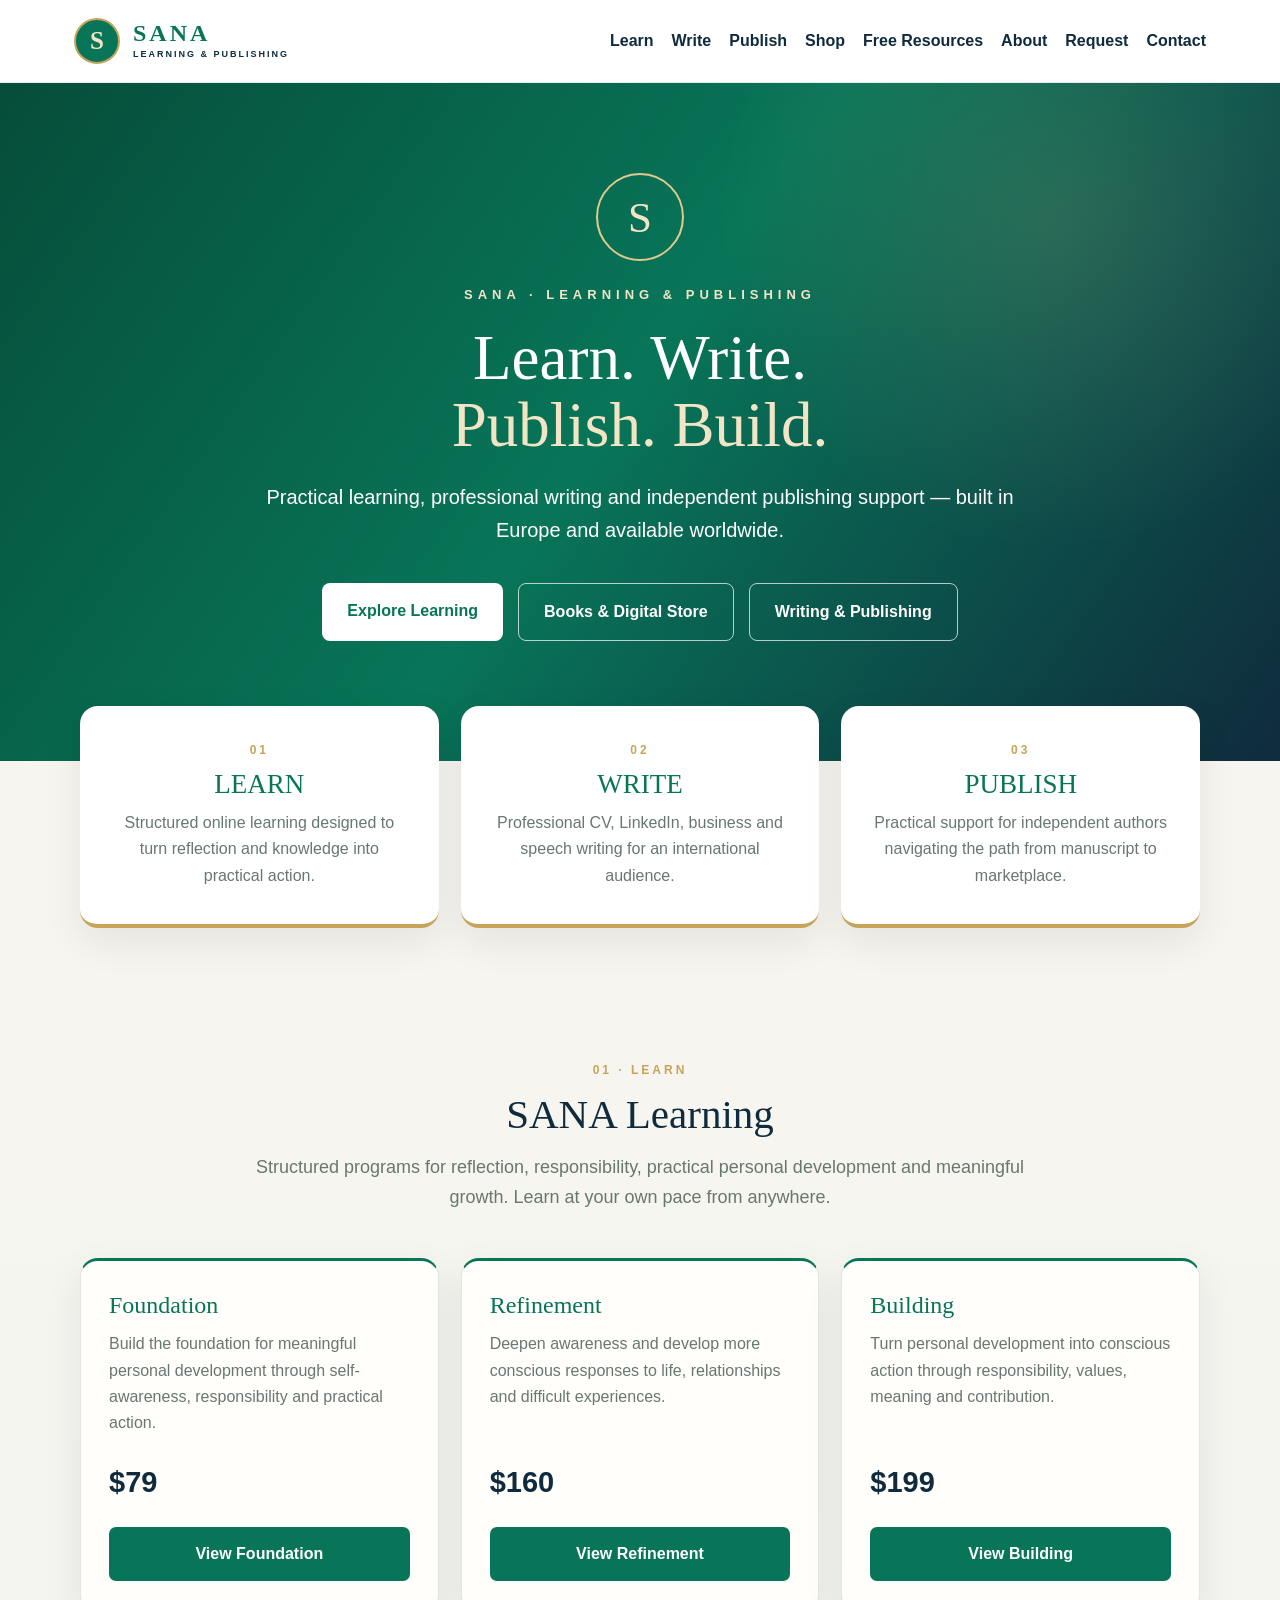
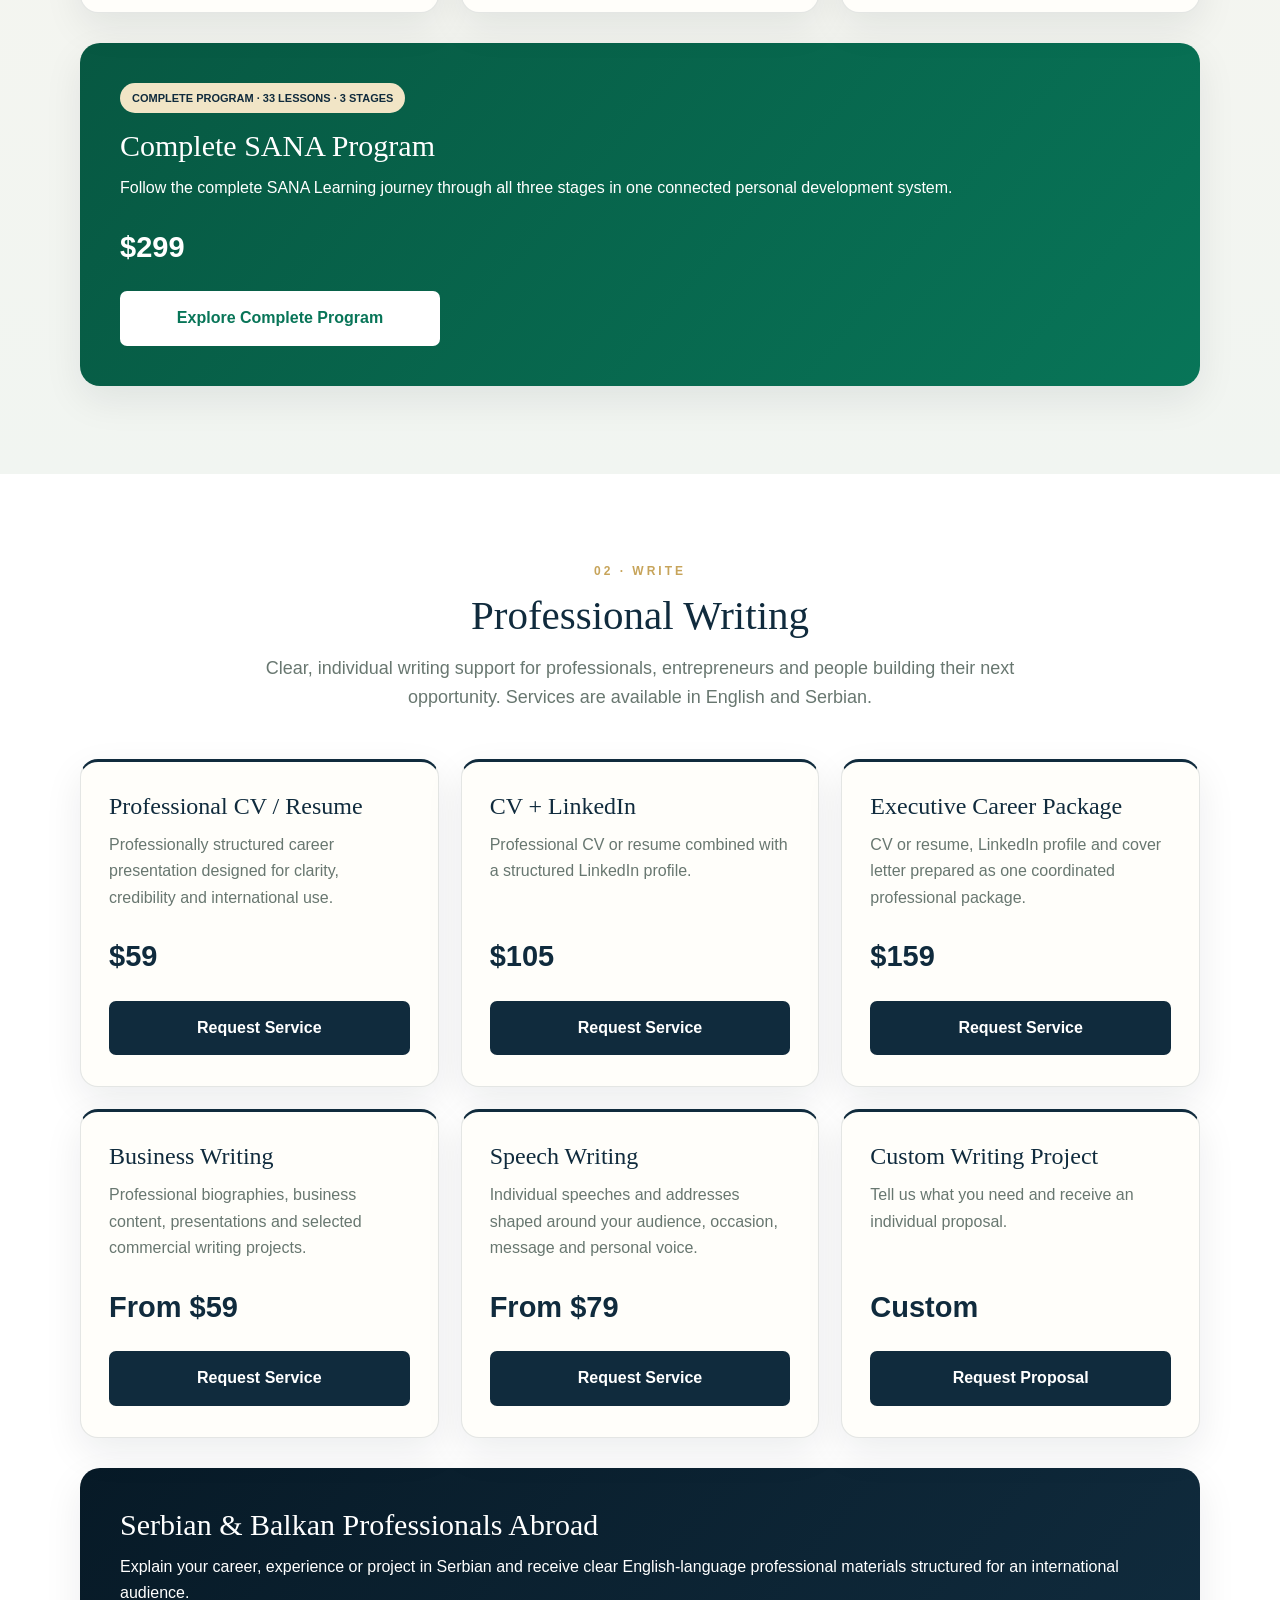
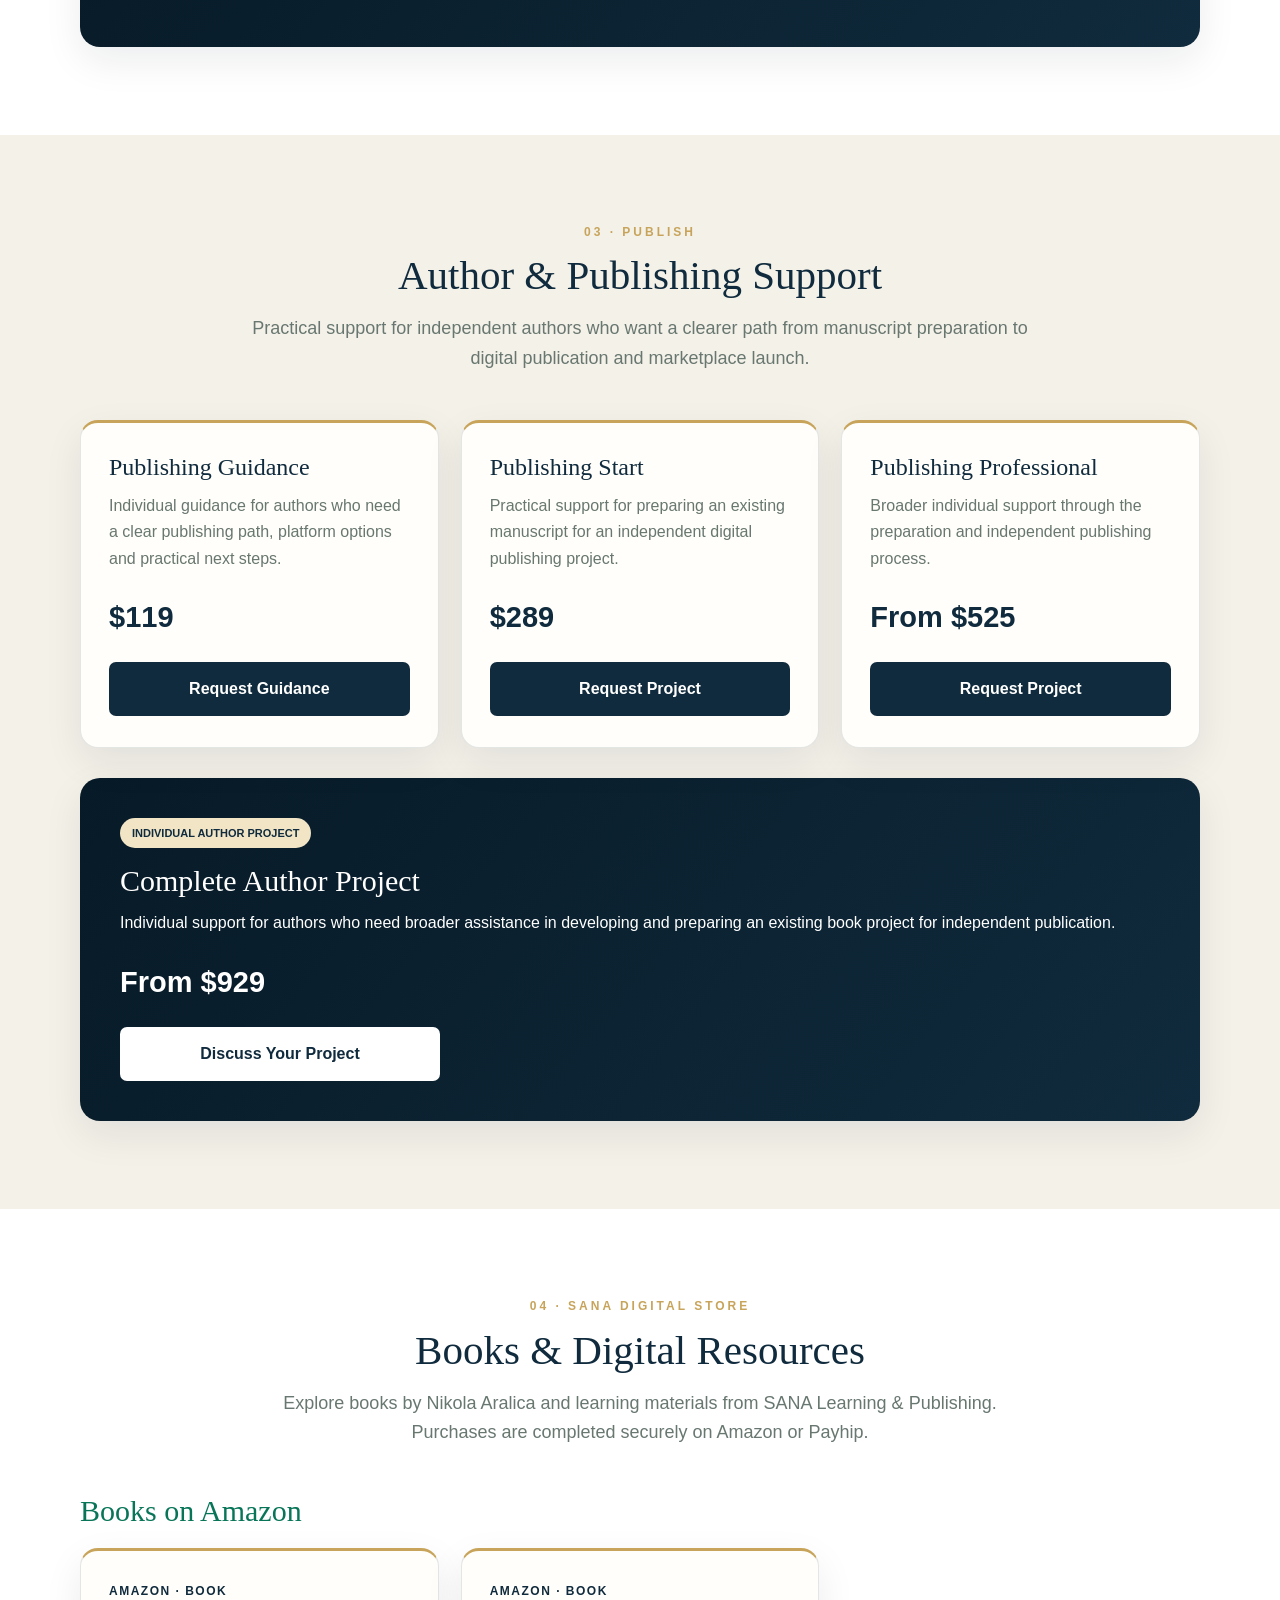
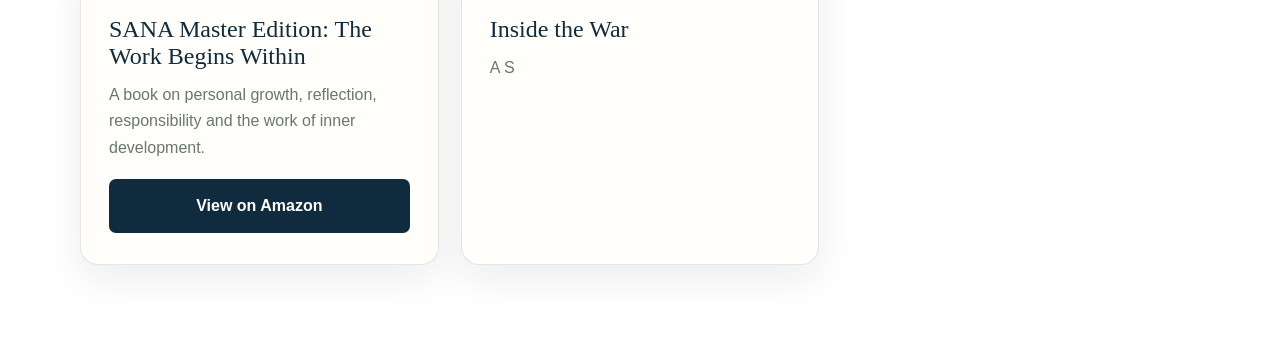
==== commit 56e7378c: "SANA Digital Store - Website Update" ====
--- a/index.html
+++ b/index.html
@@ -1,46 +1,587 @@
 <!DOCTYPE html>
 <html lang="en">
 <head>
+<meta charset="UTF-8">
+<meta name="viewport" content="width=device-width, initial-scale=1">
+<meta name="google-site-verification" content="qsSlHd2_O8_CR6WvcaH0A9WVYOO_JKh-8jodhuzFoCE">
+<meta name="description" content="SANA Learning & Publishing: online courses, books, workbooks, professional writing and independent publishing services in English and Serbian.">
+<meta name="robots" content="index, follow">
+<title>SANA Learning &amp; Publishing | Courses, Books &amp; Professional Services</title>
+
 <script async src="https://www.googletagmanager.com/gtag/js?id=G-RP7NKJG3YB"></script>
-<script>window.dataLayer=window.dataLayer||[];function gtag(){dataLayer.push(arguments)}gtag('js',new Date());gtag('config','G-RP7NKJG3YB');</script>
-<meta charset="UTF-8"><meta name="viewport" content="width=device-width,initial-scale=1">
-<meta name="google-site-verification" content="qsSlHd2_O8_CR6WvcaH0A9WVYOO_JKh-8jodhuzFoCE">
-<title>SANA Learning &amp; Publishing | Writing, Courses &amp; Publishing Services</title>
-<meta name="description" content="SANA Learning & Publishing provides practical online courses, CV and LinkedIn writing, business and professional writing, speech writing, and book and eBook publishing support in English and Serbian.">
-<meta name="robots" content="index, follow">
+<script>
+window.dataLayer = window.dataLayer || [];
+function gtag(){dataLayer.push(arguments);}
+gtag('js', new Date());
+gtag('config', 'G-RP7NKJG3YB');
+</script>
+
 <style>
-:root{--g:#087558;--gd:#075842;--n:#102b3d;--nd:#071a27;--gold:#c7a45a;--gs:#f1e5c6;--cream:#f7f5ef;--muted:#687770;--shadow:0 14px 38px rgba(7,26,39,.08)}
-*{box-sizing:border-box;margin:0;padding:0}html{scroll-behavior:smooth}body{font-family:Arial,sans-serif;background:var(--cream);color:#172a34;line-height:1.65}section,header{scroll-margin-top:90px}.container{width:min(1120px,calc(100% - 40px));margin:auto}
-.site-nav{position:sticky;top:0;z-index:99;background:#fffffff7;border-bottom:1px solid #102b3d17}.nav-inner{min-height:82px;max-width:1180px;margin:auto;padding:10px 24px;display:flex;align-items:center;justify-content:space-between}.brand{display:flex;align-items:center;gap:13px;text-decoration:none}.mark{width:46px;height:46px;border-radius:50%;display:grid;place-items:center;background:var(--g);border:2px solid var(--gold);color:var(--gs);font:700 25px Georgia}.brand b{display:block;color:var(--g);font:700 24px Georgia;letter-spacing:3px}.brand small{display:block;color:var(--n);font-size:9px;font-weight:800;letter-spacing:2px}.desktop{display:flex;gap:25px}.desktop a,.mobile a{color:var(--n);text-decoration:none;font-weight:700}.menu{display:none;border:0;background:none;font-size:29px;color:var(--n);cursor:pointer}.mobile{display:none;padding:5px 20px 18px;background:white}.mobile.open{display:block}.mobile a{display:block;padding:14px 8px;border-bottom:1px solid #eee}
-.hero{min-height:600px;display:flex;align-items:center;color:white;background:radial-gradient(circle at 82% 20%,#e2c98e24,transparent 28%),linear-gradient(125deg,#064d3a,#087558 48%,#102b3d)}.hero-in{width:min(950px,calc(100% - 40px));margin:auto;text-align:center;padding:90px 0 120px}.emblem{width:88px;height:88px;margin:0 auto 23px;border:2px solid #e2c98e;border-radius:50%;display:grid;place-items:center;color:var(--gs);font:43px Georgia}.label{color:var(--gs);font-size:13px;font-weight:800;letter-spacing:5px;margin-bottom:20px}.hero h1{font:500 63px/1.05 Georgia;margin-bottom:23px}.hero h1 span{color:var(--gs)}.hero p{max-width:780px;margin:auto;font-size:20px}.actions{margin-top:36px;display:flex;justify-content:center;gap:15px;flex-wrap:wrap}.hero-btn{padding:15px 25px;border-radius:8px;background:white;color:var(--g);text-decoration:none;font-weight:800}.hero-btn.alt{background:transparent;color:white;border:1px solid #ffffffb3}
-.paths{margin-top:-55px;position:relative;padding-bottom:45px}.path-grid,.cards{display:grid;grid-template-columns:repeat(3,1fr);gap:22px}.path{padding:35px 30px;background:white;border-radius:18px;box-shadow:var(--shadow);text-align:center;text-decoration:none;color:inherit;border-bottom:4px solid var(--gold)}.num,.section-num{color:var(--gold);font-size:12px;font-weight:800;letter-spacing:3px}.path h3{color:var(--g);font:27px Georgia;margin:8px 0 10px}.path p,.card p,.intro,.about p,.free-card p{color:var(--muted)}
-.section{padding:88px 0}.white{background:white}.section-num{text-align:center;margin-bottom:9px}h2{text-align:center;color:var(--n);font:500 41px Georgia;margin-bottom:15px}.intro{max-width:790px;margin:0 auto 46px;text-align:center;font-size:18px}.card{padding:31px 28px;background:#fffefa;border:1px solid #102b3d1c;border-radius:18px;box-shadow:var(--shadow);display:flex;flex-direction:column}.card h3{color:var(--g);font:24px Georgia;margin-bottom:12px}.card p{flex-grow:1}.price{margin-top:22px;color:var(--n);font-size:29px;font-weight:800}.button{display:inline-block;width:100%;margin-top:20px;padding:14px 18px;border-radius:7px;background:var(--g);color:white;text-align:center;text-decoration:none;font-weight:800}
-#learn{background:linear-gradient(#f7f5ef,#f1f5f1)}#learn .card{border-top:3px solid var(--g)}#write .card{border-top:3px solid var(--n)}#write .card h3,#publish .card h3{color:var(--n)}#write .button,#publish .button{background:var(--n)}#publish{background:#f4f1e9}#publish .card{border-top:3px solid var(--gold)}
-.featured,.diaspora{margin-top:30px;padding:40px;border-radius:20px;color:white;background:linear-gradient(130deg,var(--gd),var(--g));box-shadow:var(--shadow)}#publish .featured,.diaspora{background:linear-gradient(130deg,var(--nd),var(--n))}.featured h3,.diaspora h3{font:30px Georgia;margin-bottom:12px}.featured .price{color:white}.featured .button{max-width:320px;background:white;color:var(--g)}#publish .featured .button{background:white;color:var(--n)}.badge{display:inline-block;margin-bottom:16px;padding:6px 12px;border-radius:30px;background:var(--gs);color:var(--n);font-size:11px;font-weight:800}
-.free{background:linear-gradient(135deg,#e7f2ed,#f4f0e5)}.free-grid{display:grid;grid-template-columns:repeat(2,1fr);gap:20px;max-width:900px;margin:auto}.free-card{padding:32px 27px;background:white;border-radius:18px;box-shadow:var(--shadow);text-align:center}.free-card h3{color:var(--g);font:23px Georgia;margin-bottom:10px}.coming{display:inline-block;margin-top:18px;padding:8px 15px;border-radius:30px;background:var(--cream);color:var(--g);font-size:11px;font-weight:800}
-.about{max-width:850px;margin:auto;text-align:center}.seal{width:75px;height:75px;margin:0 auto 20px;border-radius:50%;display:grid;place-items:center;background:var(--g);border:3px double var(--gold);color:var(--gs);font:32px Georgia}.about p{margin-top:15px;font-size:18px}
-.request-section{background:white}.request-wrap{max-width:900px;margin:auto}.request-form{display:grid;grid-template-columns:1fr 1fr;gap:18px;padding:34px;background:#fffefa;border:1px solid #102b3d1c;border-radius:18px;box-shadow:var(--shadow)}.field{display:flex;flex-direction:column;gap:7px}.field.full{grid-column:1/-1}.field label{font-weight:800;color:var(--n);font-size:14px}.field input,.field select,.field textarea{width:100%;padding:13px 14px;border:1px solid #102b3d2b;border-radius:8px;background:white;color:#172a34;font:inherit}.field textarea{min-height:150px;resize:vertical}.field input:focus,.field select:focus,.field textarea:focus{outline:2px solid #08755833;border-color:var(--g)}.form-note{grid-column:1/-1;color:var(--muted);font-size:13px}.submit-btn{grid-column:1/-1;border:0;padding:15px 22px;border-radius:8px;background:var(--g);color:white;font:800 16px Arial;cursor:pointer}.submit-btn:hover{background:var(--gd)}.hp{position:absolute;left:-9999px;opacity:0;pointer-events:none}
-.contact{background:linear-gradient(130deg,var(--nd),var(--n));color:white;text-align:center}.contact h2{color:white}.contact .intro{color:#ffffffd6}.contact-btn{display:inline-block;padding:15px 31px;border-radius:8px;background:var(--gs);color:var(--n);text-decoration:none;font-weight:800}.email{margin-top:23px}.email a{color:white}footer{padding:45px 20px;background:var(--nd);color:white;text-align:center}footer p{margin:5px}.footer-mark{width:45px;height:45px;margin:0 auto 15px;border:1px solid var(--gold);border-radius:50%;display:grid;place-items:center;color:var(--gs);font:22px Georgia}
-@media(max-width:850px){.desktop{display:none}.menu{display:block}.hero{min-height:auto}.hero h1{font-size:48px}.path-grid,.cards,.free-grid{grid-template-columns:1fr}.paths{margin-top:-35px}}@media(max-width:650px){.request-form{grid-template-columns:1fr;padding:25px 20px}.field.full,.form-note,.submit-btn{grid-column:1}.about h2{font-size:30px;line-height:1.2}}@media(max-width:520px){.container{width:calc(100% - 32px)}.nav-inner{padding:9px 17px}.hero h1{font-size:40px}.hero p{font-size:18px}.actions{flex-direction:column}.hero-btn{width:100%}h2{font-size:32px}}
-</style></head><body>
-<nav class="site-nav"><div class="nav-inner"><a class="brand" href="#top"><span class="mark">S</span><span><b>SANA</b><small>LEARNING &amp; PUBLISHING</small></span></a><div class="desktop"><a href="#learn">Learn</a><a href="#write">Write</a><a href="#publish">Publish</a><a href="#free">Free Resources</a><a href="#about">About</a><a href="#request">Request</a><a href="#contact">Contact</a></div><button class="menu" id="menuButton" aria-label="Menu" aria-expanded="false">☰</button></div><div class="mobile" id="mobileNav"><a href="#learn">Learn</a><a href="#write">Write</a><a href="#publish">Publish</a><a href="#free">Free Resources</a><a href="#about">About</a><a href="#request">Request</a><a href="#contact">Contact</a></div></nav>
-<header class="hero" id="top"><div class="hero-in"><div class="emblem">S</div><div class="label">SANA · LEARNING &amp; PUBLISHING</div><h1>Learn. Write.<br><span>Publish. Build.</span></h1><p>Practical learning, professional writing and independent publishing support — built in Europe and available worldwide.</p><div class="actions"><a class="hero-btn" href="#learn">Explore Learning</a><a class="hero-btn alt" href="#write">Writing &amp; Publishing</a></div></div></header>
-<div class="paths"><div class="container path-grid"><a class="path" href="#learn"><div class="num">01</div><h3>LEARN</h3><p>Structured online learning designed to turn reflection and knowledge into practical action.</p></a><a class="path" href="#write"><div class="num">02</div><h3>WRITE</h3><p>Professional CV, LinkedIn, business and speech writing for an international audience.</p></a><a class="path" href="#publish"><div class="num">03</div><h3>PUBLISH</h3><p>Practical support for independent authors navigating the path from manuscript to marketplace.</p></a></div></div>
-<section id="learn" class="section"><div class="container"><div class="section-num">01 · LEARN</div><h2>SANA Learning</h2><p class="intro">Structured programs for reflection, responsibility, practical personal development and meaningful growth. Learn at your own pace from anywhere.</p><div class="cards"><article class="card"><h3>Foundation</h3><p>Build the foundation for meaningful personal development through self-awareness, responsibility and practical action.</p><div class="price">$79</div><a class="button" target="_blank" rel="noopener" href="https://my.coursebox.ai/courses/01a0cf4c-6c16-7fcf-a48a-b961a62af8d2/about">View Foundation</a></article><article class="card"><h3>Refinement</h3><p>Deepen awareness and develop more conscious responses to life, relationships and difficult experiences.</p><div class="price">$160</div><a class="button" target="_blank" rel="noopener" href="https://my.coursebox.ai/courses/01a0d313-8629-76e3-9c8b-7a0878f97dbf/about">View Refinement</a></article><article class="card"><h3>Building</h3><p>Turn personal development into conscious action through responsibility, values, meaning and contribution.</p><div class="price">$199</div><a class="button" target="_blank" rel="noopener" href="https://my.coursebox.ai/courses/01a0d348-6807-7822-889a-6c331042f8b4/about">View Building</a></article></div><div class="featured"><span class="badge">COMPLETE PROGRAM · 33 LESSONS · 3 STAGES</span><h3>Complete SANA Program</h3><p>Follow the complete SANA Learning journey through all three stages in one connected personal development system.</p><div class="price">$299</div><a class="button" target="_blank" rel="noopener" href="https://my.coursebox.ai/courses/01a0cdae-8902-7f41-a488-683ee2006ee8/about">Explore Complete Program</a></div></div></section>
-<section id="write" class="section white"><div class="container"><div class="section-num">02 · WRITE</div><h2>Professional Writing</h2><p class="intro">Clear, individual writing support for professionals, entrepreneurs and people building their next opportunity. Services are available in English and Serbian.</p><div class="cards">
-<article class="card"><h3>Professional CV / Resume</h3><p>Professionally structured career presentation designed for clarity, credibility and international use.</p><div class="price">$59</div><a class="button service-request" data-service="Professional CV / Resume — $59" href="#request">Request Service</a></article>
-<article class="card"><h3>CV + LinkedIn</h3><p>Professional CV or resume combined with a structured LinkedIn profile.</p><div class="price">$105</div><a class="button service-request" data-service="CV + LinkedIn — $105" href="#request">Request Service</a></article>
-<article class="card"><h3>Executive Career Package</h3><p>CV or resume, LinkedIn profile and cover letter prepared as one coordinated professional package.</p><div class="price">$159</div><a class="button service-request" data-service="Executive Career Package — $159" href="#request">Request Service</a></article>
-<article class="card"><h3>Business Writing</h3><p>Professional biographies, business content, presentations and selected commercial writing projects.</p><div class="price">From $59</div><a class="button service-request" data-service="Business Writing — from $59" href="#request">Request Service</a></article>
-<article class="card"><h3>Speech Writing</h3><p>Individual speeches and addresses shaped around your audience, occasion, message and personal voice.</p><div class="price">From $79</div><a class="button service-request" data-service="Speech Writing — from $79" href="#request">Request Service</a></article>
-<article class="card"><h3>Custom Writing Project</h3><p>Tell us what you need and receive an individual proposal.</p><div class="price">Custom</div><a class="button service-request" data-service="Custom Writing Project" href="#request">Request Proposal</a></article></div><div class="diaspora"><h3>Serbian &amp; Balkan Professionals Abroad</h3><p>Explain your career, experience or project in Serbian and receive clear English-language professional materials structured for an international audience.</p></div></div></section>
-<section id="publish" class="section"><div class="container"><div class="section-num">03 · PUBLISH</div><h2>Author &amp; Publishing Support</h2><p class="intro">Practical support for independent authors who want a clearer path from manuscript preparation to digital publication and marketplace launch.</p><div class="cards"><article class="card"><h3>Publishing Guidance</h3><p>Individual guidance for authors who need a clear publishing path, platform options and practical next steps.</p><div class="price">$119</div><a class="button service-request" data-service="Publishing Guidance — $119" href="#request">Request Guidance</a></article><article class="card"><h3>Publishing Start</h3><p>Practical support for preparing an existing manuscript for an independent digital publishing project.</p><div class="price">$289</div><a class="button service-request" data-service="Publishing Start — $289" href="#request">Request Project</a></article><article class="card"><h3>Publishing Professional</h3><p>Broader individual support through the preparation and independent publishing process.</p><div class="price">From $525</div><a class="button service-request" data-service="Publishing Professional — from $525" href="#request">Request Project</a></article></div><div class="featured"><span class="badge">INDIVIDUAL AUTHOR PROJECT</span><h3>Complete Author Project</h3><p>Individual support for authors who need broader assistance in developing and preparing an existing book project for independent publication.</p><div class="price">From $929</div><a class="button service-request" data-service="Complete Author Project — from $929" href="#request">Discuss Your Project</a></div></div></section>
-<section id="free" class="section free"><div class="container"><div class="section-num">FREE RESOURCES</div><h2>Start Free</h2><p class="intro">Practical SANA resources for people who want to learn, write and publish before choosing a paid service or program.</p><div class="free-grid"><div class="free-card"><h3>Free Reading</h3><p>Selected chapters and practical material from SANA Learning &amp; Publishing.</p><span class="coming">COMING SOON</span></div><div class="free-card"><h3>Practical Workbook</h3><p>Downloadable exercises, checklists and tools designed for practical use.</p><span class="coming">COMING SOON</span></div></div></div></section>
-<section id="about" class="section white"><div class="container about"><div class="seal">S</div><div class="section-num">ABOUT SANA</div><h2>Independent. Practical. International.</h2><p>SANA Learning &amp; Publishing is an independent digital learning and professional services project founded in Belgrade, Serbia.</p><p>Founded by author Nikola Aralica, SANA combines structured learning, professional writing and independent publishing support in one accessible digital environment.</p><p>Our approach is simple: useful knowledge should lead to practical action.</p><p><strong>Based in Europe. Working worldwide.</strong></p></div></section>
-<section id="request" class="section request-section"><div class="container request-wrap"><div class="section-num">SERVICE REQUEST</div><h2>Tell Us About Your Project</h2><p class="intro">Choose a service and send the essential details. SANA will reply with the proposed scope, price and estimated delivery time before work begins.</p><form class="request-form" action="https://formsubmit.co/sana.learning.global@gmail.com" method="POST"><input type="hidden" name="_subject" value="New SANA Service Request"><input type="hidden" name="_template" value="table"><input type="hidden" name="_captcha" value="true"><div class="hp" aria-hidden="true"><label>Leave this field empty <input type="text" name="_honey" tabindex="-1" autocomplete="off"></label></div>
-<div class="field"><label for="name">Name *</label><input id="name" name="Name" type="text" autocomplete="name" required></div><div class="field"><label for="email">Email *</label><input id="email" name="Email" type="email" autocomplete="email" required></div><div class="field"><label for="country">Country *</label><input id="country" name="Country" type="text" autocomplete="country-name" required></div><div class="field"><label for="service">Service *</label><select id="service" name="Service" required><option value="">Select a service</option><option>Professional CV / Resume — $59</option><option>CV + LinkedIn — $105</option><option>Executive Career Package — $159</option><option>Business Writing — from $59</option><option>Speech Writing — from $79</option><option>Custom Writing Project</option><option>Publishing Guidance — $119</option><option>Publishing Start — $289</option><option>Publishing Professional — from $525</option><option>Complete Author Project — from $929</option></select></div><div class="field"><label for="deadline">Preferred deadline</label><input id="deadline" name="Preferred deadline" type="text" placeholder="e.g. October 15, 2026"></div><div class="field"><label for="budget">Approximate budget</label><select id="budget" name="Approximate budget"><option value="">Select if applicable</option><option>Under $100</option><option>$100–$299</option><option>$300–$599</option><option>$600–$999</option><option>$1,000+</option><option>Not sure yet</option></select></div><div class="field full"><label for="details">Project details *</label><textarea id="details" name="Project details" required placeholder="Briefly describe what you need, your goal and any important requirements."></textarea></div><p class="form-note">By submitting this form, you agree that SANA Learning &amp; Publishing may use the information provided solely to respond to your inquiry and prepare a service proposal.</p><button class="submit-btn" type="submit">Send Service Request</button></form></div></section>
-<section id="contact" class="section contact"><div class="container"><div class="section-num">CONTACT</div><h2>Tell Us What You Need</h2><p class="intro">Briefly describe your project, preferred service and deadline. You will receive confirmation of the proposed scope, price and estimated delivery time before work begins.</p><a class="contact-btn" href="mailto:sana.learning.global@gmail.com?subject=SANA%20Service%20Request">Contact SANA</a><div class="email"><a href="mailto:sana.learning.global@gmail.com">sana.learning.global@gmail.com</a></div></div></section>
-<footer><div class="footer-mark">S</div><p><strong>SANA Learning &amp; Publishing</strong></p><p>Learn. Write. Publish. Build.</p><p>English &amp; Serbian · Available Worldwide</p><p>Belgrade, Serbia · Serving clients worldwide</p><p>© 2026 SANA Learning &amp; Publishing</p></footer>
-<script>
-document.addEventListener("DOMContentLoaded",()=>{document.querySelectorAll(".service-request").forEach(link=>{link.addEventListener("click",()=>{const select=document.getElementById("service");if(select)select.value=link.dataset.service||"";setTimeout(()=>{const name=document.getElementById("name");if(name)name.focus({preventScroll:true})},450)})});const button=document.getElementById("menuButton"),nav=document.getElementById("mobileNav");if(button&&nav){button.addEventListener("click",()=>{const open=nav.classList.toggle("open");button.setAttribute("aria-expanded",open);button.textContent=open?"✕":"☰"});nav.querySelectorAll("a").forEach(link=>link.addEventListener("click",()=>{nav.classList.remove("open");button.setAttribute("aria-expanded","false");button.textContent="☰"}))}});
-</script></body></html>+:root{
+  --g:#087558;
+  --gd:#075842;
+  --n:#102b3d;
+  --nd:#071a27;
+  --gold:#c7a45a;
+  --gs:#f1e5c6;
+  --cream:#f7f5ef;
+  --muted:#687770;
+  --shadow:0 14px 38px rgba(7,26,39,.08);
+}
+*{box-sizing:border-box;margin:0;padding:0}
+html{scroll-behavior:smooth}
+body{
+  font-family:Arial,sans-serif;
+  background:var(--cream);
+  color:#172a34;
+  line-height:1.65;
+}
+section,header{scroll-margin-top:90px}
+.container{width:min(1120px,calc(100% - 40px));margin:auto}
+.site-nav{
+  position:sticky;top:0;z-index:99;
+  background:#fffffff7;
+  border-bottom:1px solid #102b3d17;
+}
+.nav-inner{
+  min-height:82px;max-width:1180px;
+  margin:auto;padding:10px 24px;
+  display:flex;align-items:center;
+  justify-content:space-between;gap:14px;
+}
+.brand{
+  display:flex;align-items:center;
+  gap:13px;text-decoration:none;flex-shrink:0;
+}
+.mark{
+  width:46px;height:46px;border-radius:50%;
+  display:grid;place-items:center;background:var(--g);
+  border:2px solid var(--gold);color:var(--gs);
+  font:700 25px Georgia;
+}
+.brand b{
+  display:block;color:var(--g);
+  font:700 24px Georgia;letter-spacing:3px;
+}
+.brand small{
+  display:block;color:var(--n);
+  font-size:9px;font-weight:800;letter-spacing:2px;
+}
+.desktop{
+  display:flex;align-items:center;gap:18px;
+  flex-wrap:wrap;justify-content:flex-end;
+}
+.desktop a,.mobile a{
+  color:var(--n);text-decoration:none;font-weight:700;
+}
+.desktop a:hover,.mobile a:hover{color:var(--g)}
+.menu{
+  display:none;border:0;background:none;
+  font-size:29px;color:var(--n);cursor:pointer;
+}
+.mobile{
+  display:none;padding:5px 20px 18px;background:white;
+}
+.mobile.open{display:block}
+.mobile a{
+  display:block;padding:14px 8px;
+  border-bottom:1px solid #eee;
+}
+.hero{
+  min-height:600px;display:flex;align-items:center;
+  color:white;
+  background:
+    radial-gradient(circle at 82% 20%,#e2c98e24,transparent 28%),
+    linear-gradient(125deg,#064d3a,#087558 48%,#102b3d);
+}
+.hero-in{
+  width:min(950px,calc(100% - 40px));
+  margin:auto;text-align:center;padding:90px 0 120px;
+}
+.emblem{
+  width:88px;height:88px;margin:0 auto 23px;
+  border:2px solid #e2c98e;border-radius:50%;
+  display:grid;place-items:center;
+  color:var(--gs);font:43px Georgia;
+}
+.label{
+  color:var(--gs);font-size:13px;
+  font-weight:800;letter-spacing:5px;margin-bottom:20px;
+}
+.hero h1{
+  font:500 63px/1.05 Georgia;margin-bottom:23px;
+}
+.hero h1 span{color:var(--gs)}
+.hero p{max-width:780px;margin:auto;font-size:20px}
+.actions{
+  margin-top:36px;display:flex;
+  justify-content:center;gap:15px;flex-wrap:wrap;
+}
+.hero-btn{
+  padding:15px 25px;border-radius:8px;
+  background:white;color:var(--g);
+  text-decoration:none;font-weight:800;
+}
+.hero-btn.alt{
+  background:transparent;color:white;
+  border:1px solid #ffffffb3;
+}
+.paths{
+  margin-top:-55px;position:relative;padding-bottom:45px;
+}
+.path-grid,.cards{
+  display:grid;grid-template-columns:repeat(3,1fr);gap:22px;
+}
+.path{
+  padding:35px 30px;background:white;border-radius:18px;
+  box-shadow:var(--shadow);text-align:center;
+  text-decoration:none;color:inherit;
+  border-bottom:4px solid var(--gold);
+}
+.num,.section-num{
+  color:var(--gold);font-size:12px;
+  font-weight:800;letter-spacing:3px;
+}
+.path h3{
+  color:var(--g);font:27px Georgia;margin:8px 0 10px;
+}
+.path p,.card p,.intro,.about p,.free-card p{
+  color:var(--muted);
+}
+.section{padding:88px 0}
+.white{background:white}
+.section-num{text-align:center;margin-bottom:9px}
+h2{
+  text-align:center;color:var(--n);
+  font:500 41px Georgia;margin-bottom:15px;
+}
+.intro{
+  max-width:790px;margin:0 auto 46px;
+  text-align:center;font-size:18px;
+}
+.card{
+  padding:31px 28px;background:#fffefa;
+  border:1px solid #102b3d1c;border-radius:18px;
+  box-shadow:var(--shadow);
+  display:flex;flex-direction:column;
+}
+.card h3{
+  color:var(--g);font:24px Georgia;margin-bottom:12px;
+}
+.card p{flex-grow:1}
+.price{
+  margin-top:22px;color:var(--n);
+  font-size:29px;font-weight:800;
+}
+.button{
+  display:inline-block;width:100%;margin-top:20px;
+  padding:14px 18px;border-radius:7px;
+  background:var(--g);color:white;
+  text-align:center;text-decoration:none;font-weight:800;
+}
+.button:hover{filter:brightness(.92)}
+#learn{background:linear-gradient(#f7f5ef,#f1f5f1)}
+#learn .card{border-top:3px solid var(--g)}
+#write .card{border-top:3px solid var(--n)}
+#write .card h3,#publish .card h3{color:var(--n)}
+#write .button,#publish .button{background:var(--n)}
+#publish{background:#f4f1e9}
+#publish .card{border-top:3px solid var(--gold)}
+.featured,.diaspora{
+  margin-top:30px;padding:40px;border-radius:20px;color:white;
+  background:linear-gradient(130deg,var(--gd),var(--g));
+  box-shadow:var(--shadow);
+}
+#publish .featured,.diaspora{
+  background:linear-gradient(130deg,var(--nd),var(--n));
+}
+.featured h3,.diaspora h3{
+  font:30px Georgia;margin-bottom:12px;
+}
+.featured .price{color:white}
+.featured .button{
+  max-width:320px;background:white;color:var(--g);
+}
+#publish .featured .button{
+  background:white;color:var(--n);
+}
+
+/* SANA DIGITAL STORE */
+#shop{background:#fff}
+#shop .card{border-top:3px solid var(--gold)}
+#shop h3{color:var(--n)}
+#shop .store-group{
+  margin:44px 0 20px;color:var(--g);
+  font:500 30px Georgia;
+}
+#shop .store-group:first-of-type{margin-top:0}
+.store-tag{
+  font-size:12px;font-weight:800;
+  letter-spacing:1.5px;text-transform:uppercase;
+  color:var(--g);margin-bottom:14px;
+}
+.store-note{
+  color:var(--muted);font-size:14px;margin-top:20px;
+}
+.store-note a{color:var(--g)}
+#shop .card .button{margin-top:auto}
+#shop .card .price{margin-bottom:17px}
+#shop .amazon-card .button{background:var(--n)}
+#shop .amazon-card p{margin-bottom:18px}
+#shop .amazon-card .store-tag{color:var(--n)}
+
+.badge{
+  display:inline-block;margin-bottom:16px;
+  padding:6px 12px;border-radius:30px;
+  background:var(--gs);color:var(--n);
+  font-size:11px;font-weight:800;
+}
+.free{
+  background:linear-gradient(135deg,#e7f2ed,#f4f0e5);
+}
+.free-grid{
+  display:grid;grid-template-columns:repeat(2,1fr);
+  gap:20px;max-width:900px;margin:auto;
+}
+.free-card{
+  padding:32px 27px;background:white;
+  border-radius:18px;box-shadow:var(--shadow);
+  text-align:center;
+}
+.free-card h3{
+  color:var(--g);font:23px Georgia;margin-bottom:10px;
+}
+.coming{
+  display:inline-block;margin-top:18px;
+  padding:8px 15px;border-radius:30px;
+  background:var(--cream);color:var(--g);
+  font-size:11px;font-weight:800;
+}
+.about{max-width:850px;margin:auto;text-align:center}
+.seal{
+  width:75px;height:75px;margin:0 auto 20px;
+  border-radius:50%;display:grid;place-items:center;
+  background:var(--g);border:3px double var(--gold);
+  color:var(--gs);font:32px Georgia;
+}
+.about p{margin-top:15px;font-size:18px}
+.request-section{background:white}
+.request-wrap{max-width:900px;margin:auto}
+.request-form{
+  display:grid;grid-template-columns:1fr 1fr;gap:18px;
+  padding:34px;background:#fffefa;
+  border:1px solid #102b3d1c;
+  border-radius:18px;box-shadow:var(--shadow);
+}
+.field{display:flex;flex-direction:column;gap:7px}
+.field.full{grid-column:1/-1}
+.field label{
+  font-weight:800;color:var(--n);font-size:14px;
+}
+.field input,.field select,.field textarea{
+  width:100%;padding:13px 14px;
+  border:1px solid #102b3d2b;
+  border-radius:8px;background:white;
+  color:#172a34;font:inherit;
+}
+.field textarea{min-height:150px;resize:vertical}
+.field input:focus,.field select:focus,.field textarea:focus{
+  outline:2px solid #08755833;border-color:var(--g);
+}
+.form-note{
+  grid-column:1/-1;color:var(--muted);font-size:13px;
+}
+.submit-btn{
+  grid-column:1/-1;border:0;
+  padding:15px 22px;border-radius:8px;
+  background:var(--g);color:white;
+  font:800 16px Arial;cursor:pointer;
+}
+.submit-btn:hover{background:var(--gd)}
+.hp{
+  position:absolute;left:-9999px;
+  opacity:0;pointer-events:none;
+}
+.contact{
+  background:linear-gradient(130deg,var(--nd),var(--n));
+  color:white;text-align:center;
+}
+.contact h2{color:white}
+.contact .intro{color:#ffffffd6}
+.contact-btn{
+  display:inline-block;padding:15px 31px;
+  border-radius:8px;background:var(--gs);
+  color:var(--n);text-decoration:none;font-weight:800;
+}
+.email{margin-top:23px}
+.email a{color:white}
+footer{
+  padding:45px 20px;background:var(--nd);
+  color:white;text-align:center;
+}
+footer p{margin:5px}
+.footer-mark{
+  width:45px;height:45px;margin:0 auto 15px;
+  border:1px solid var(--gold);border-radius:50%;
+  display:grid;place-items:center;
+  color:var(--gs);font:22px Georgia;
+}
+@media(max-width:1050px){
+  .desktop{gap:12px;font-size:13px}
+}
+@media(max-width:850px){
+  .desktop{display:none}
+  .menu{display:block}
+  .hero{min-height:auto}
+  .hero h1{font-size:48px}
+  .path-grid,.cards,.free-grid{grid-template-columns:1fr}
+  .paths{margin-top:-35px}
+}
+@media(max-width:650px){
+  .request-form{grid-template-columns:1fr;padding:25px 20px}
+  .field.full,.form-note,.submit-btn{grid-column:1}
+  .about h2{font-size:30px;line-height:1.2}
+}
+@media(max-width:520px){
+  .container{width:calc(100% - 32px)}
+  .nav-inner{padding:9px 17px}
+  .hero h1{font-size:40px}
+  .hero p{font-size:18px}
+  .actions{flex-direction:column}
+  .hero-btn{width:100%}
+  h2{font-size:32px}
+}
+</style>
+</head>
+
+<body>
+
+<nav class="site-nav">
+  <div class="nav-inner">
+    <a class="brand" href="#top">
+      <span class="mark">S</span>
+      <span><b>SANA</b><small>LEARNING &amp; PUBLISHING</small></span>
+    </a>
+    <div class="desktop">
+      <a href="#learn">Learn</a>
+      <a href="#write">Write</a>
+      <a href="#publish">Publish</a>
+      <a href="#shop">Shop</a>
+      <a href="#free">Free Resources</a>
+      <a href="#about">About</a>
+      <a href="#request">Request</a>
+      <a href="#contact">Contact</a>
+    </div>
+    <button class="menu" id="menuButton"
+      aria-label="Toggle menu"
+      aria-controls="mobileNav"
+      aria-expanded="false">☰</button>
+  </div>
+  <div class="mobile" id="mobileNav">
+    <a href="#learn">Learn</a>
+    <a href="#write">Write</a>
+    <a href="#publish">Publish</a>
+    <a href="#shop">Shop</a>
+    <a href="#free">Free Resources</a>
+    <a href="#about">About</a>
+    <a href="#request">Request</a>
+    <a href="#contact">Contact</a>
+  </div>
+</nav>
+
+<header class="hero" id="top">
+  <div class="hero-in">
+    <div class="emblem">S</div>
+    <div class="label">SANA · LEARNING &amp; PUBLISHING</div>
+    <h1>Learn. Write.<br><span>Publish. Build.</span></h1>
+    <p>
+      Practical learning, professional writing and independent publishing
+      support — built in Europe and available worldwide.
+    </p>
+    <div class="actions">
+      <a class="hero-btn" href="#learn">Explore Learning</a>
+      <a class="hero-btn alt" href="#shop">Books &amp; Digital Store</a>
+      <a class="hero-btn alt" href="#write">Writing &amp; Publishing</a>
+    </div>
+  </div>
+</header>
+
+<div class="paths">
+  <div class="container path-grid">
+    <a class="path" href="#learn">
+      <div class="num">01</div>
+      <h3>LEARN</h3>
+      <p>Structured online learning designed to turn reflection and knowledge into practical action.</p>
+    </a>
+    <a class="path" href="#write">
+      <div class="num">02</div>
+      <h3>WRITE</h3>
+      <p>Professional CV, LinkedIn, business and speech writing for an international audience.</p>
+    </a>
+    <a class="path" href="#publish">
+      <div class="num">03</div>
+      <h3>PUBLISH</h3>
+      <p>Practical support for independent authors navigating the path from manuscript to marketplace.</p>
+    </a>
+  </div>
+</div>
+
+<section id="learn" class="section">
+  <div class="container">
+    <div class="section-num">01 · LEARN</div>
+    <h2>SANA Learning</h2>
+    <p class="intro">
+      Structured programs for reflection, responsibility, practical personal
+      development and meaningful growth. Learn at your own pace from anywhere.
+    </p>
+    <div class="cards">
+      <article class="card">
+        <h3>Foundation</h3>
+        <p>Build the foundation for meaningful personal development through self-awareness, responsibility and practical action.</p>
+        <div class="price">$79</div>
+        <a class="button" target="_blank" rel="noopener noreferrer"
+          href="https://my.coursebox.ai/courses/01a0cf4c-6c16-7fcf-a48a-b961a62af8d2/about">View Foundation</a>
+      </article>
+      <article class="card">
+        <h3>Refinement</h3>
+        <p>Deepen awareness and develop more conscious responses to life, relationships and difficult experiences.</p>
+        <div class="price">$160</div>
+        <a class="button" target="_blank" rel="noopener noreferrer"
+          href="https://my.coursebox.ai/courses/01a0d313-8629-76e3-9c8b-7a0878f97dbf/about">View Refinement</a>
+      </article>
+      <article class="card">
+        <h3>Building</h3>
+        <p>Turn personal development into conscious action through responsibility, values, meaning and contribution.</p>
+        <div class="price">$199</div>
+        <a class="button" target="_blank" rel="noopener noreferrer"
+          href="https://my.coursebox.ai/courses/01a0d348-6807-7822-889a-6c331042f8b4/about">View Building</a>
+      </article>
+    </div>
+    <div class="featured">
+      <span class="badge">COMPLETE PROGRAM · 33 LESSONS · 3 STAGES</span>
+      <h3>Complete SANA Program</h3>
+      <p>Follow the complete SANA Learning journey through all three stages in one connected personal development system.</p>
+      <div class="price">$299</div>
+      <a class="button" target="_blank" rel="noopener noreferrer"
+        href="https://my.coursebox.ai/courses/01a0cdae-8902-7f41-a488-683ee2006ee8/about">Explore Complete Program</a>
+    </div>
+  </div>
+</section>
+
+<section id="write" class="section white">
+  <div class="container">
+    <div class="section-num">02 · WRITE</div>
+    <h2>Professional Writing</h2>
+    <p class="intro">
+      Clear, individual writing support for professionals, entrepreneurs
+      and people building their next opportunity.
+      Services are available in English and Serbian.
+    </p>
+    <div class="cards">
+      <article class="card">
+        <h3>Professional CV / Resume</h3>
+        <p>Professionally structured career presentation designed for clarity, credibility and international use.</p>
+        <div class="price">$59</div>
+        <a class="button service-request" data-service="Professional CV / Resume — $59" href="#request">Request Service</a>
+      </article>
+      <article class="card">
+        <h3>CV + LinkedIn</h3>
+        <p>Professional CV or resume combined with a structured LinkedIn profile.</p>
+        <div class="price">$105</div>
+        <a class="button service-request" data-service="CV + LinkedIn — $105" href="#request">Request Service</a>
+      </article>
+      <article class="card">
+        <h3>Executive Career Package</h3>
+        <p>CV or resume, LinkedIn profile and cover letter prepared as one coordinated professional package.</p>
+        <div class="price">$159</div>
+        <a class="button service-request" data-service="Executive Career Package — $159" href="#request">Request Service</a>
+      </article>
+      <article class="card">
+        <h3>Business Writing</h3>
+        <p>Professional biographies, business content, presentations and selected commercial writing projects.</p>
+        <div class="price">From $59</div>
+        <a class="button service-request" data-service="Business Writing — from $59" href="#request">Request Service</a>
+      </article>
+      <article class="card">
+        <h3>Speech Writing</h3>
+        <p>Individual speeches and addresses shaped around your audience, occasion, message and personal voice.</p>
+        <div class="price">From $79</div>
+        <a class="button service-request" data-service="Speech Writing — from $79" href="#request">Request Service</a>
+      </article>
+      <article class="card">
+        <h3>Custom Writing Project</h3>
+        <p>Tell us what you need and receive an individual proposal.</p>
+        <div class="price">Custom</div>
+        <a class="button service-request" data-service="Custom Writing Project" href="#request">Request Proposal</a>
+      </article>
+    </div>
+    <div class="diaspora">
+      <h3>Serbian &amp; Balkan Professionals Abroad</h3>
+      <p>Explain your career, experience or project in Serbian and receive clear English-language professional materials structured for an international audience.</p>
+    </div>
+  </div>
+</section>
+
+<section id="publish" class="section">
+  <div class="container">
+    <div class="section-num">03 · PUBLISH</div>
+    <h2>Author &amp; Publishing Support</h2>
+    <p class="intro">
+      Practical support for independent authors who want a clearer path
+      from manuscript preparation to digital publication and marketplace launch.
+    </p>
+    <div class="cards">
+      <article class="card">
+        <h3>Publishing Guidance</h3>
+        <p>Individual guidance for authors who need a clear publishing path, platform options and practical next steps.</p>
+        <div class="price">$119</div>
+        <a class="button service-request" data-service="Publishing Guidance — $119" href="#request">Request Guidance</a>
+      </article>
+      <article class="card">
+        <h3>Publishing Start</h3>
+        <p>Practical support for preparing an existing manuscript for an independent digital publishing project.</p>
+        <div class="price">$289</div>
+        <a class="button service-request" data-service="Publishing Start — $289" href="#request">Request Project</a>
+      </article>
+      <article class="card">
+        <h3>Publishing Professional</h3>
+        <p>Broader individual support through the preparation and independent publishing process.</p>
+        <div class="price">From $525</div>
+        <a class="button service-request" data-service="Publishing Professional — from $525" href="#request">Request Project</a>
+      </article>
+    </div>
+    <div class="featured">
+      <span class="badge">INDIVIDUAL AUTHOR PROJECT</span>
+      <h3>Complete Author Project</h3>
+      <p>Individual support for authors who need broader assistance in developing and preparing an existing book project for independent publication.</p>
+      <div class="price">From $929</div>
+      <a class="button service-request" data-service="Complete Author Project — from $929" href="#request">Discuss Your Project</a>
+    </div>
+  </div>
+</section>
+
+<!-- SANA DIGITAL STORE -->
+<section id="shop" class="section white">
+  <div class="container">
+    <div class="section-num">04 · SANA DIGITAL STORE</div>
+    <h2>Books &amp; Digital Resources</h2>
+    <p class="intro">
+      Explore books by Nikola Aralica and learning materials from
+      SANA Learning &amp; Publishing. Purchases are completed
+      securely on Amazon or Payhip.
+    </p>
+
+    <h3 class="store-group">Books on Amazon</h3>
+    <div class="cards">
+      <article class="card amazon-card">
+        <div class="store-tag">Amazon · Book</div>
+        <h3>SANA Master Edition: The Work Begins Within</h3>
+        <p>A book on personal growth, reflection, responsibility and the work of inner development.</p>
+        <a class="button" target="_blank" rel="noopener noreferrer"
+          href="https://www.amazon.com/dp/B0HQXXY4G5">View on Amazon</a>
+      </article>
+
+      <article class="card amazon-card">
+        <div class="store-tag">Amazon · Book</div>
+        <h3>Inside the War</h3>
+        <p>A S
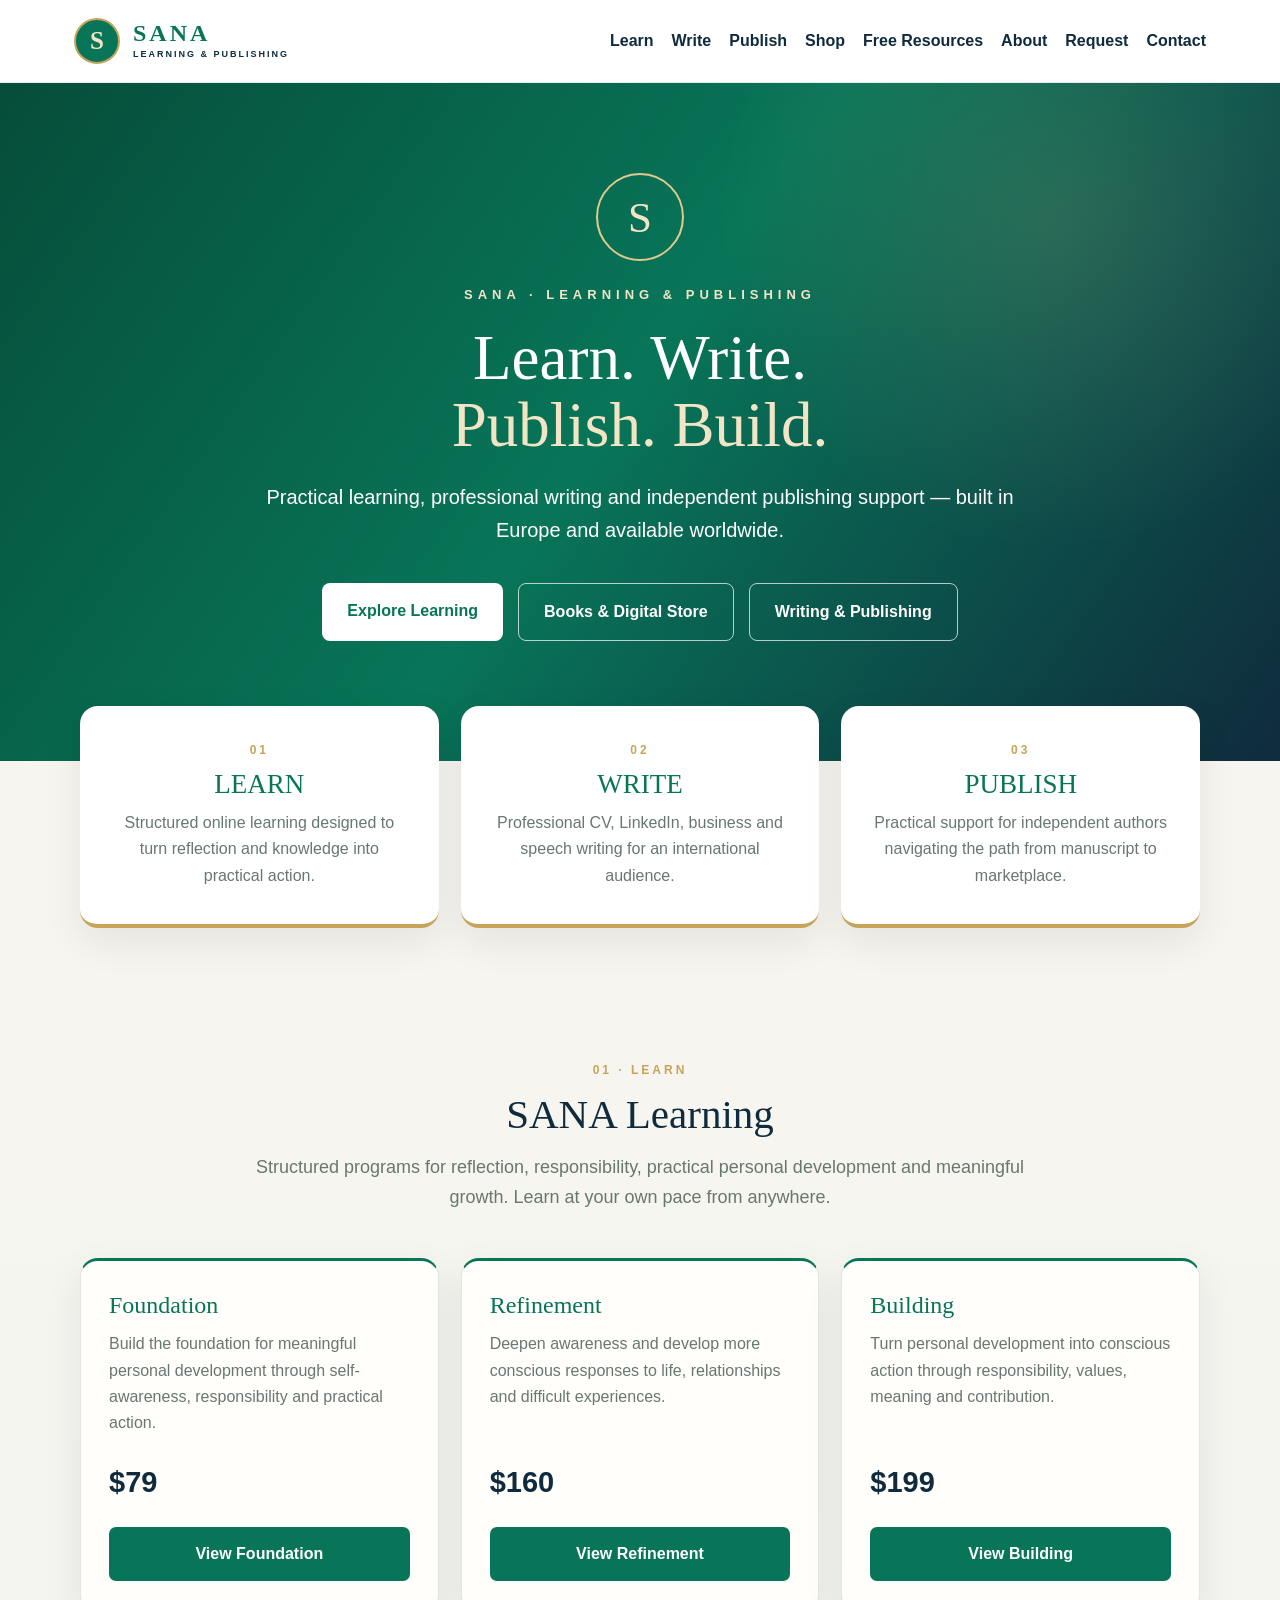
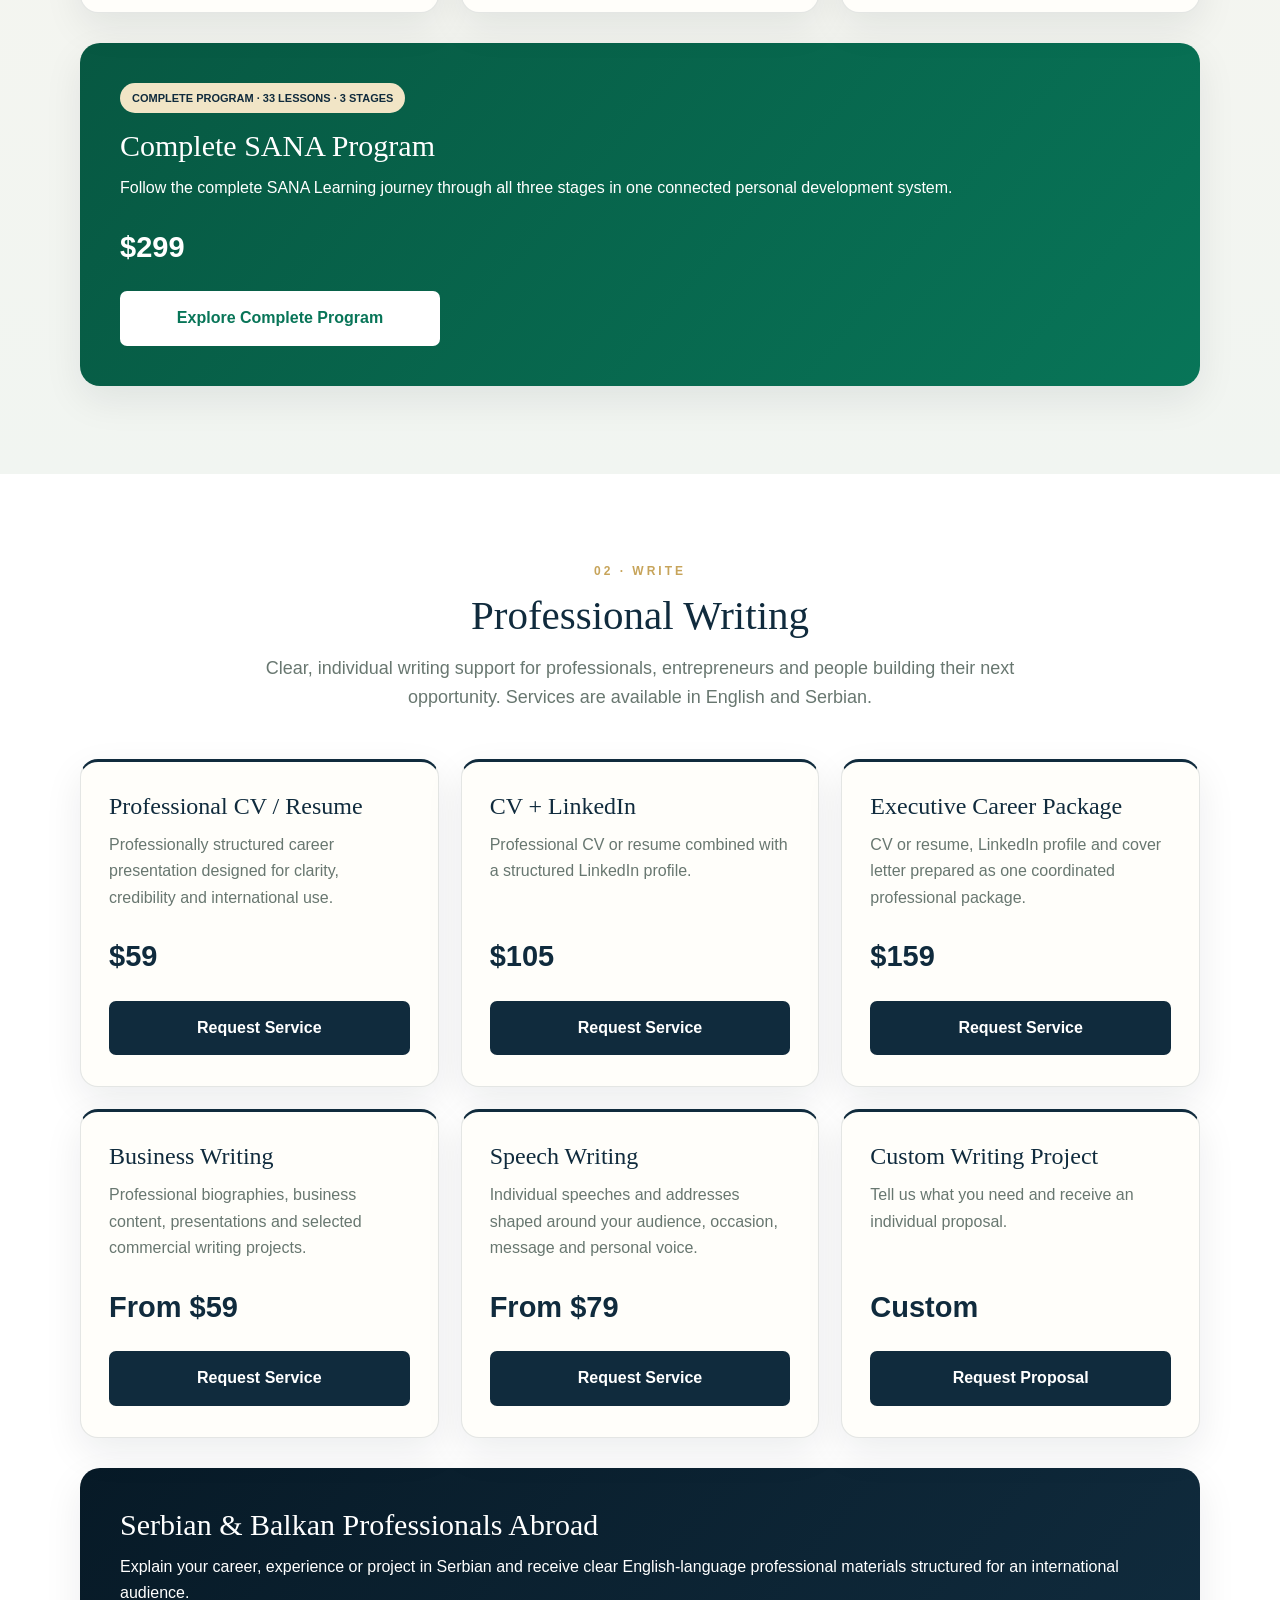
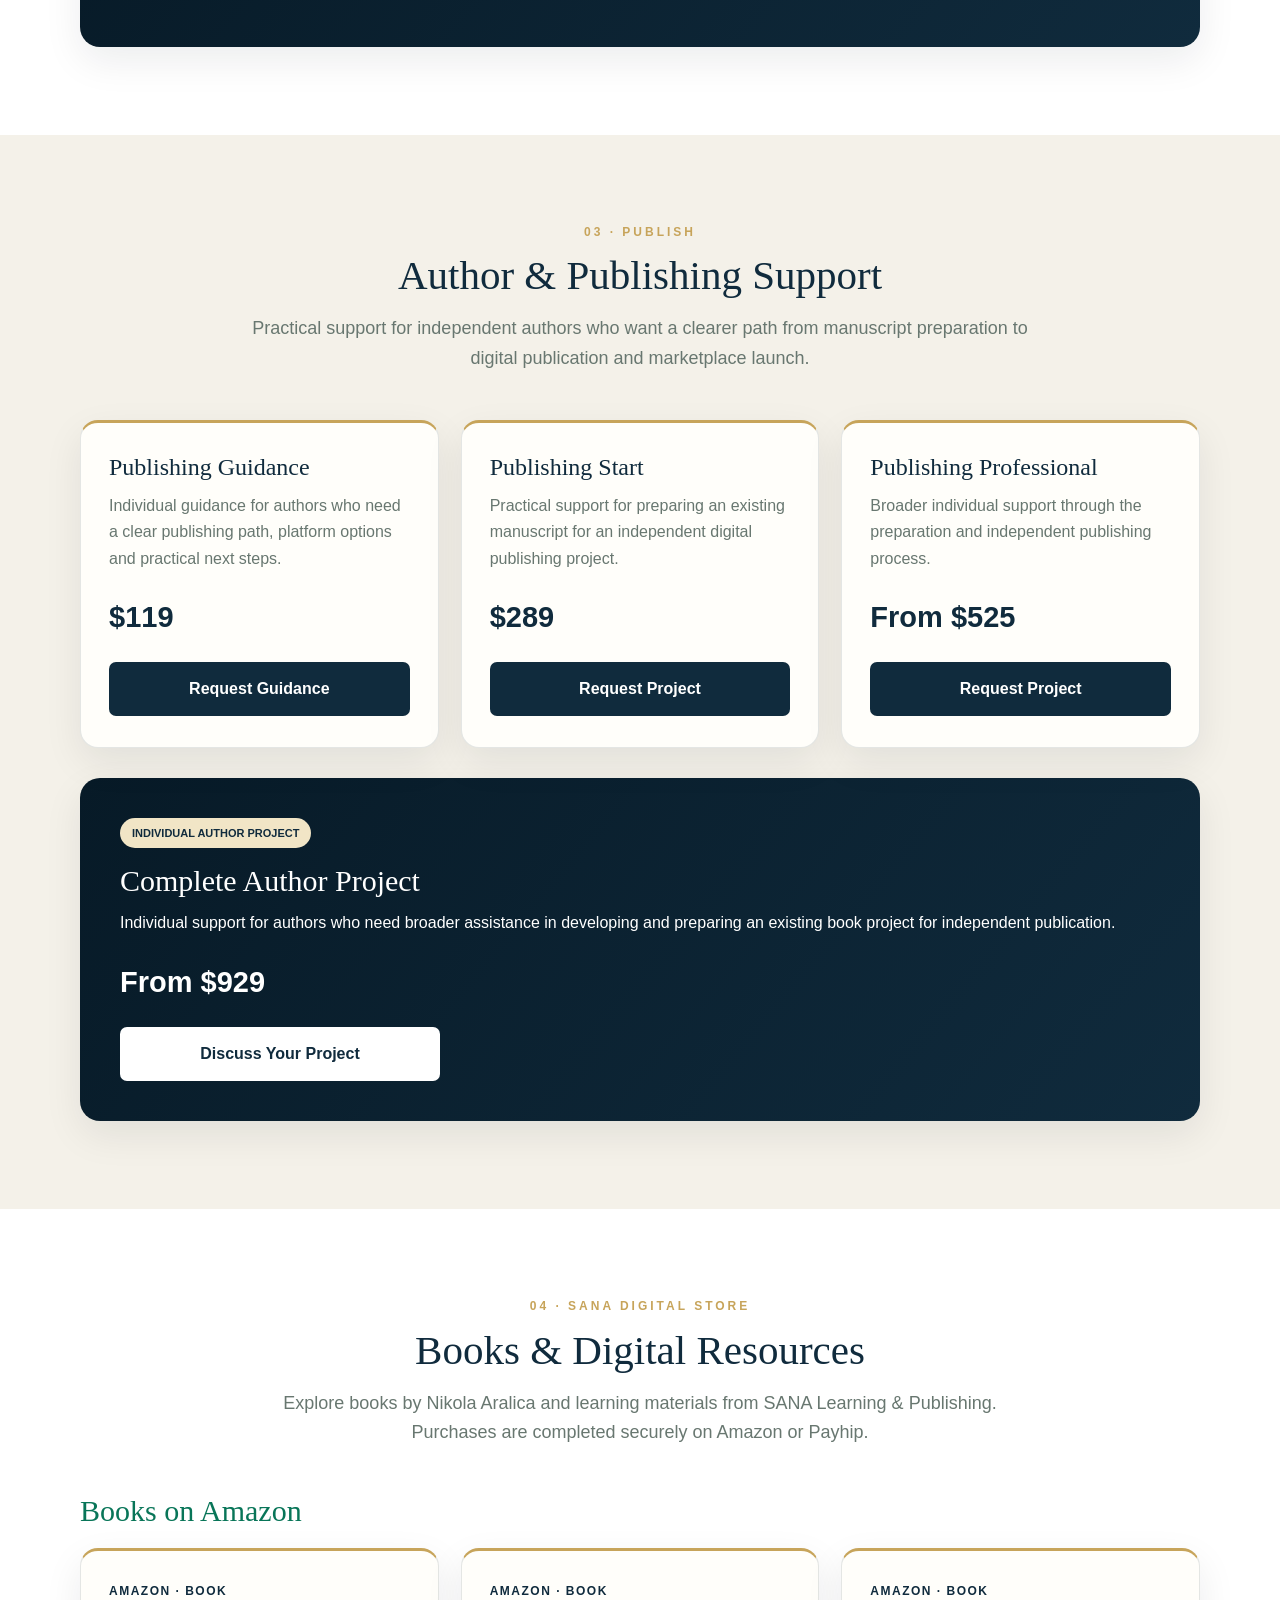
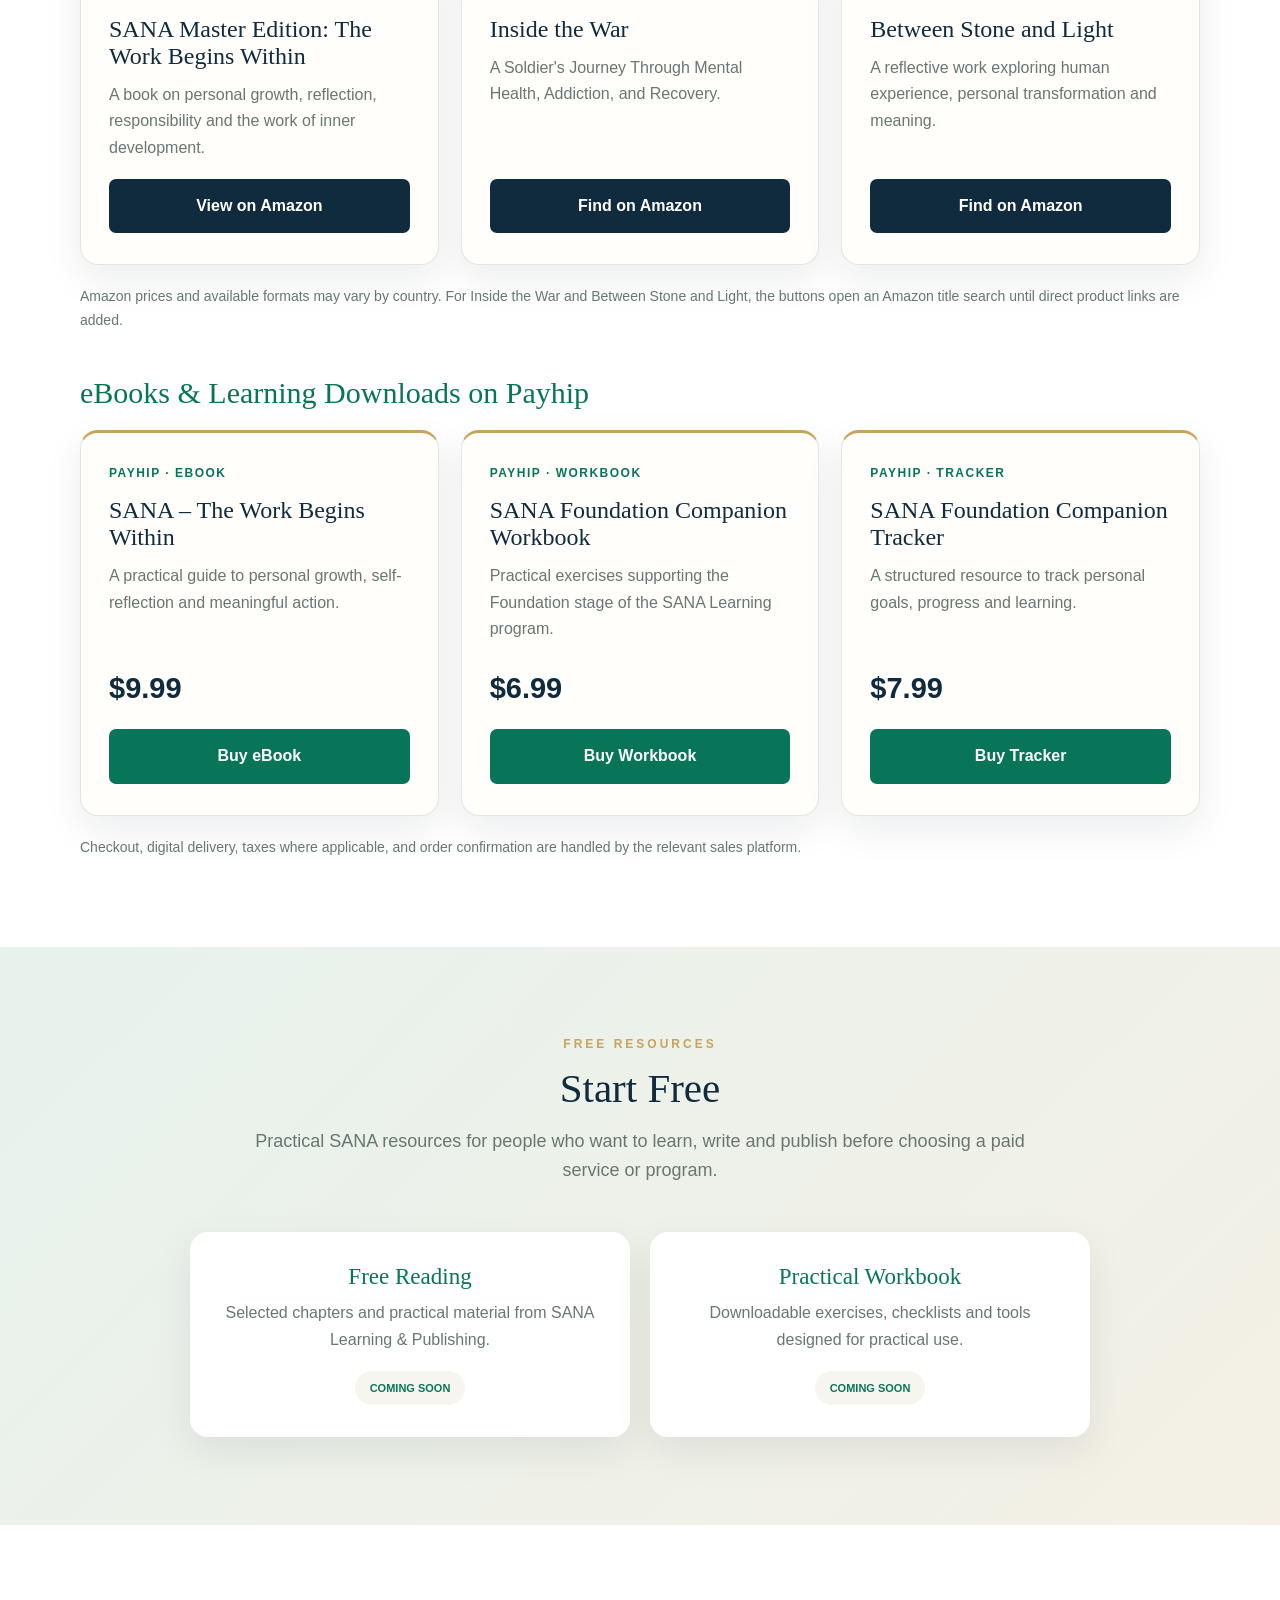
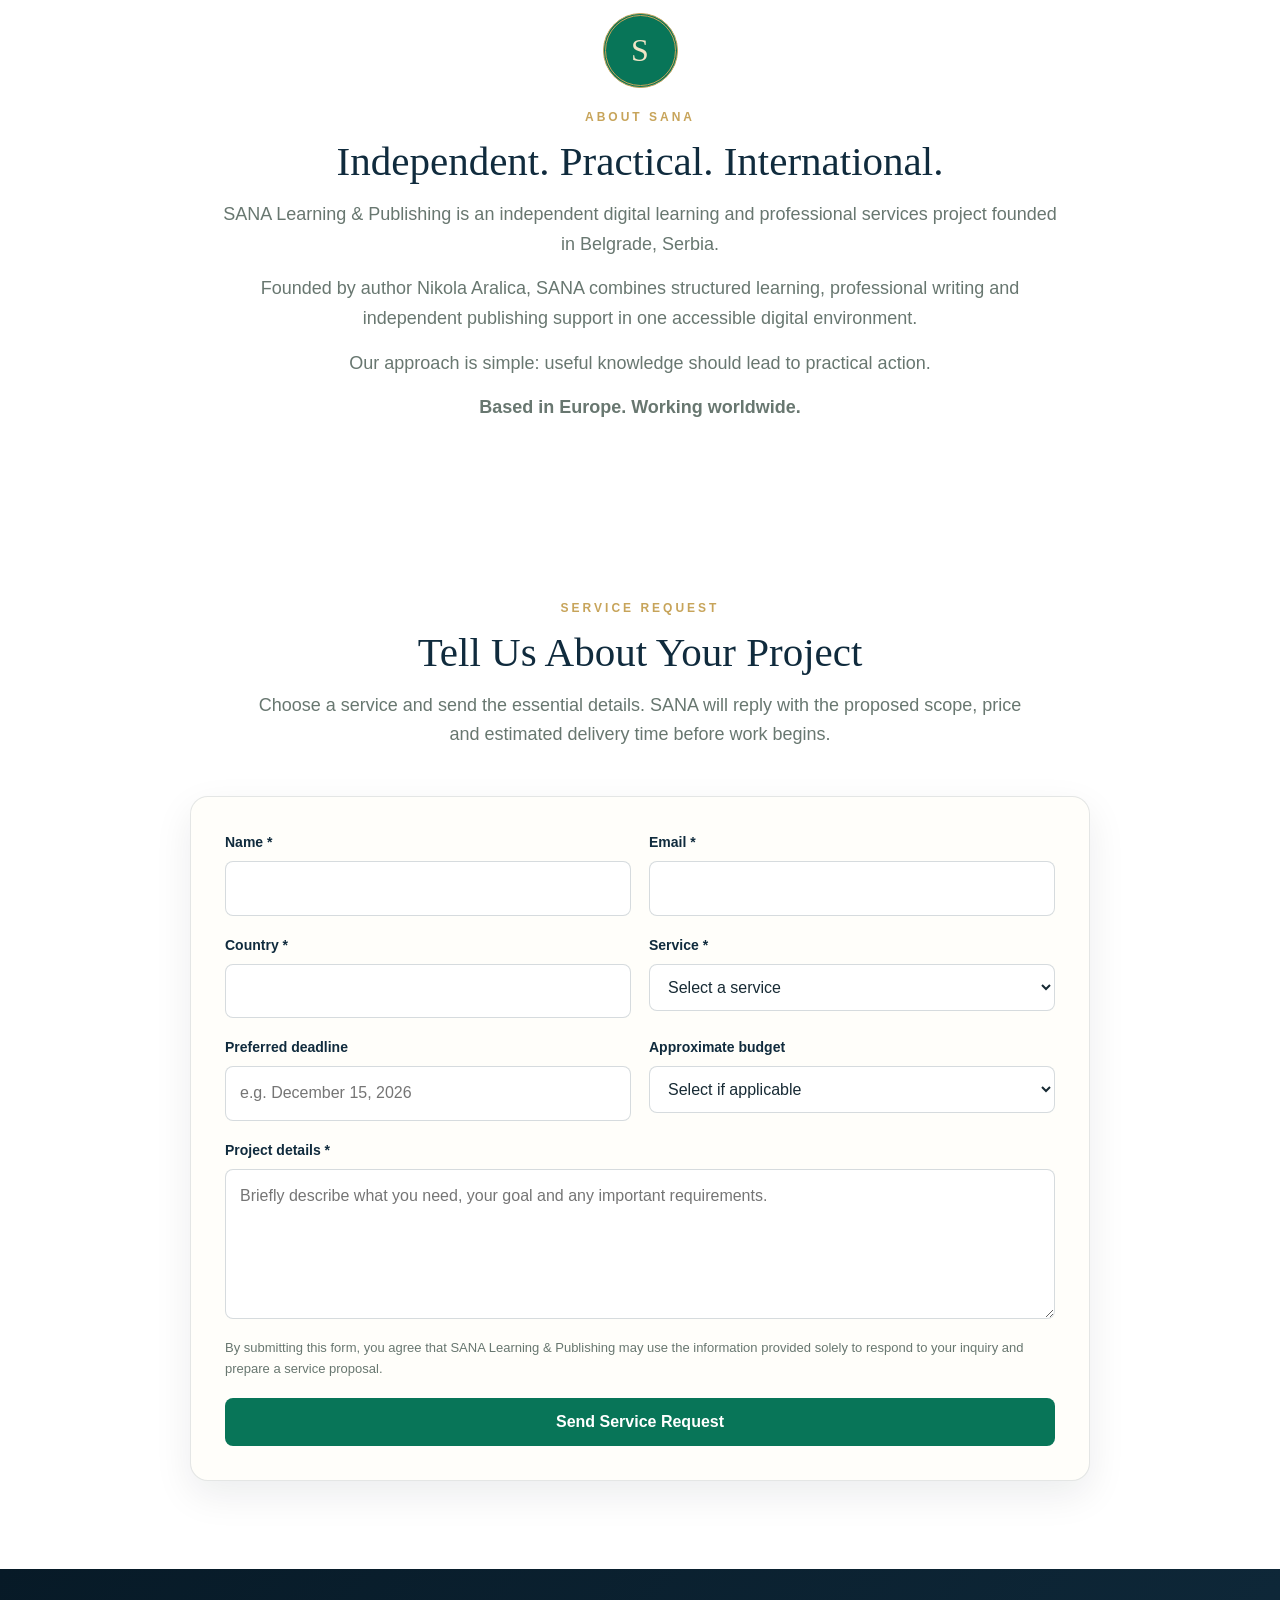
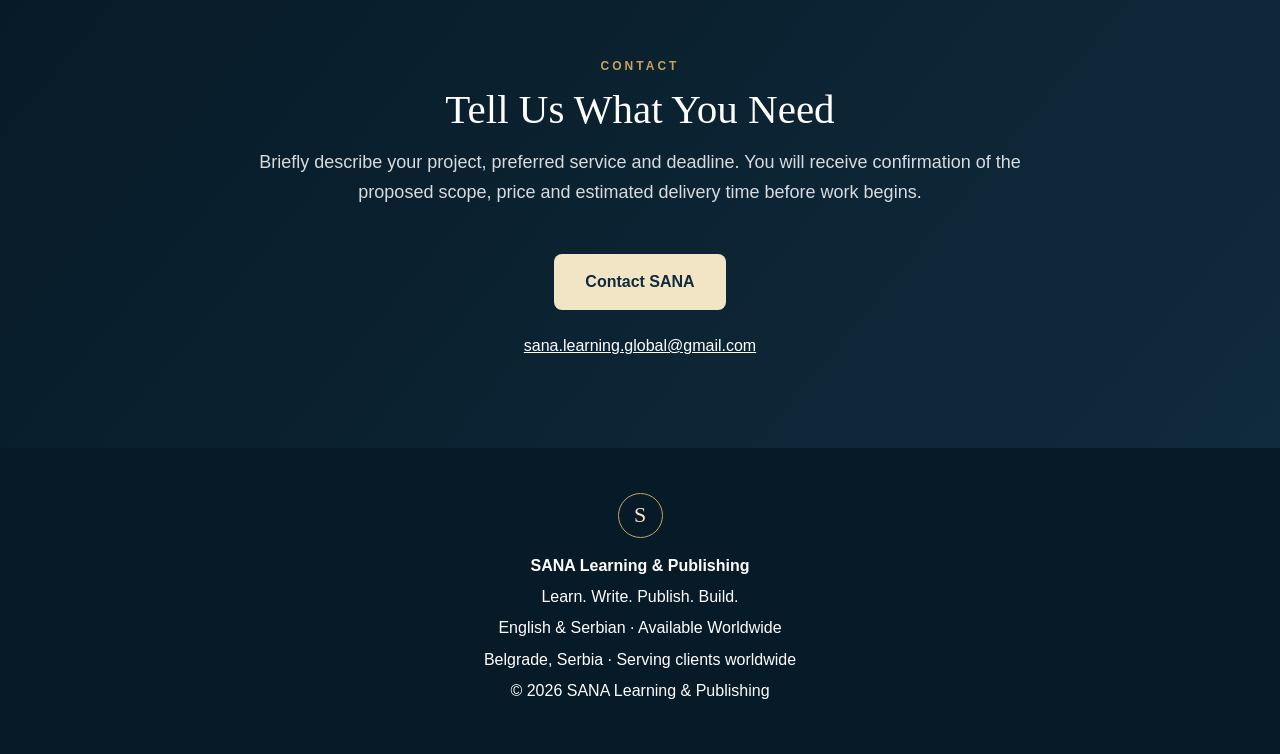
==== commit 4b8aceba: "SANA Website - Complete Version" ====
--- a/index.html
+++ b/index.html
@@ -7,178 +7,59 @@
 <meta name="description" content="SANA Learning & Publishing: online courses, books, workbooks, professional writing and independent publishing services in English and Serbian.">
 <meta name="robots" content="index, follow">
 <title>SANA Learning &amp; Publishing | Courses, Books &amp; Professional Services</title>
-
 <script async src="https://www.googletagmanager.com/gtag/js?id=G-RP7NKJG3YB"></script>
 <script>
-window.dataLayer = window.dataLayer || [];
-function gtag(){dataLayer.push(arguments);}
-gtag('js', new Date());
-gtag('config', 'G-RP7NKJG3YB');
+  window.dataLayer = window.dataLayer || [];
+  function gtag(){ dataLayer.push(arguments); }
+  gtag('js', new Date());
+  gtag('config', 'G-RP7NKJG3YB');
 </script>
-
 <style>
-:root{
-  --g:#087558;
-  --gd:#075842;
-  --n:#102b3d;
-  --nd:#071a27;
-  --gold:#c7a45a;
-  --gs:#f1e5c6;
-  --cream:#f7f5ef;
-  --muted:#687770;
-  --shadow:0 14px 38px rgba(7,26,39,.08);
-}
+:root{--g:#087558;--gd:#075842;--n:#102b3d;--nd:#071a27;--gold:#c7a45a;--gs:#f1e5c6;--cream:#f7f5ef;--muted:#687770;--shadow:0 14px 38px rgba(7,26,39,.08)}
 *{box-sizing:border-box;margin:0;padding:0}
 html{scroll-behavior:smooth}
-body{
-  font-family:Arial,sans-serif;
-  background:var(--cream);
-  color:#172a34;
-  line-height:1.65;
-}
+body{font-family:Arial,sans-serif;background:var(--cream);color:#172a34;line-height:1.65}
 section,header{scroll-margin-top:90px}
 .container{width:min(1120px,calc(100% - 40px));margin:auto}
-.site-nav{
-  position:sticky;top:0;z-index:99;
-  background:#fffffff7;
-  border-bottom:1px solid #102b3d17;
-}
-.nav-inner{
-  min-height:82px;max-width:1180px;
-  margin:auto;padding:10px 24px;
-  display:flex;align-items:center;
-  justify-content:space-between;gap:14px;
-}
-.brand{
-  display:flex;align-items:center;
-  gap:13px;text-decoration:none;flex-shrink:0;
-}
-.mark{
-  width:46px;height:46px;border-radius:50%;
-  display:grid;place-items:center;background:var(--g);
-  border:2px solid var(--gold);color:var(--gs);
-  font:700 25px Georgia;
-}
-.brand b{
-  display:block;color:var(--g);
-  font:700 24px Georgia;letter-spacing:3px;
-}
-.brand small{
-  display:block;color:var(--n);
-  font-size:9px;font-weight:800;letter-spacing:2px;
-}
-.desktop{
-  display:flex;align-items:center;gap:18px;
-  flex-wrap:wrap;justify-content:flex-end;
-}
-.desktop a,.mobile a{
-  color:var(--n);text-decoration:none;font-weight:700;
-}
+.site-nav{position:sticky;top:0;z-index:99;background:#fffffff7;border-bottom:1px solid #102b3d17}
+.nav-inner{min-height:82px;max-width:1180px;margin:auto;padding:10px 24px;display:flex;align-items:center;justify-content:space-between;gap:14px}
+.brand{display:flex;align-items:center;gap:13px;text-decoration:none;flex-shrink:0}
+.mark{width:46px;height:46px;border-radius:50%;display:grid;place-items:center;background:var(--g);border:2px solid var(--gold);color:var(--gs);font:700 25px Georgia}
+.brand b{display:block;color:var(--g);font:700 24px Georgia;letter-spacing:3px}
+.brand small{display:block;color:var(--n);font-size:9px;font-weight:800;letter-spacing:2px}
+.desktop{display:flex;align-items:center;gap:18px;flex-wrap:wrap;justify-content:flex-end}
+.desktop a,.mobile a{color:var(--n);text-decoration:none;font-weight:700}
 .desktop a:hover,.mobile a:hover{color:var(--g)}
-.menu{
-  display:none;border:0;background:none;
-  font-size:29px;color:var(--n);cursor:pointer;
-}
-.mobile{
-  display:none;padding:5px 20px 18px;background:white;
-}
+.menu{display:none;border:0;background:none;font-size:29px;color:var(--n);cursor:pointer}
+.mobile{display:none;padding:5px 20px 18px;background:white}
 .mobile.open{display:block}
-.mobile a{
-  display:block;padding:14px 8px;
-  border-bottom:1px solid #eee;
-}
-.hero{
-  min-height:600px;display:flex;align-items:center;
-  color:white;
-  background:
-    radial-gradient(circle at 82% 20%,#e2c98e24,transparent 28%),
-    linear-gradient(125deg,#064d3a,#087558 48%,#102b3d);
-}
-.hero-in{
-  width:min(950px,calc(100% - 40px));
-  margin:auto;text-align:center;padding:90px 0 120px;
-}
-.emblem{
-  width:88px;height:88px;margin:0 auto 23px;
-  border:2px solid #e2c98e;border-radius:50%;
-  display:grid;place-items:center;
-  color:var(--gs);font:43px Georgia;
-}
-.label{
-  color:var(--gs);font-size:13px;
-  font-weight:800;letter-spacing:5px;margin-bottom:20px;
-}
-.hero h1{
-  font:500 63px/1.05 Georgia;margin-bottom:23px;
-}
+.mobile a{display:block;padding:14px 8px;border-bottom:1px solid #eee}
+.hero{min-height:600px;display:flex;align-items:center;color:white;background:radial-gradient(circle at 82% 20%,#e2c98e24,transparent 28%),linear-gradient(125deg,#064d3a,#087558 48%,#102b3d)}
+.hero-in{width:min(950px,calc(100% - 40px));margin:auto;text-align:center;padding:90px 0 120px}
+.emblem{width:88px;height:88px;margin:0 auto 23px;border:2px solid #e2c98e;border-radius:50%;display:grid;place-items:center;color:var(--gs);font:43px Georgia}
+.label{color:var(--gs);font-size:13px;font-weight:800;letter-spacing:5px;margin-bottom:20px}
+.hero h1{font:500 63px/1.05 Georgia;margin-bottom:23px}
 .hero h1 span{color:var(--gs)}
 .hero p{max-width:780px;margin:auto;font-size:20px}
-.actions{
-  margin-top:36px;display:flex;
-  justify-content:center;gap:15px;flex-wrap:wrap;
-}
-.hero-btn{
-  padding:15px 25px;border-radius:8px;
-  background:white;color:var(--g);
-  text-decoration:none;font-weight:800;
-}
-.hero-btn.alt{
-  background:transparent;color:white;
-  border:1px solid #ffffffb3;
-}
-.paths{
-  margin-top:-55px;position:relative;padding-bottom:45px;
-}
-.path-grid,.cards{
-  display:grid;grid-template-columns:repeat(3,1fr);gap:22px;
-}
-.path{
-  padding:35px 30px;background:white;border-radius:18px;
-  box-shadow:var(--shadow);text-align:center;
-  text-decoration:none;color:inherit;
-  border-bottom:4px solid var(--gold);
-}
-.num,.section-num{
-  color:var(--gold);font-size:12px;
-  font-weight:800;letter-spacing:3px;
-}
-.path h3{
-  color:var(--g);font:27px Georgia;margin:8px 0 10px;
-}
-.path p,.card p,.intro,.about p,.free-card p{
-  color:var(--muted);
-}
+.actions{margin-top:36px;display:flex;justify-content:center;gap:15px;flex-wrap:wrap}
+.hero-btn{padding:15px 25px;border-radius:8px;background:white;color:var(--g);text-decoration:none;font-weight:800}
+.hero-btn.alt{background:transparent;color:white;border:1px solid #ffffffb3}
+.paths{margin-top:-55px;position:relative;padding-bottom:45px}
+.path-grid,.cards{display:grid;grid-template-columns:repeat(3,1fr);gap:22px}
+.path{padding:35px 30px;background:white;border-radius:18px;box-shadow:var(--shadow);text-align:center;text-decoration:none;color:inherit;border-bottom:4px solid var(--gold)}
+.num,.section-num{color:var(--gold);font-size:12px;font-weight:800;letter-spacing:3px}
+.path h3{color:var(--g);font:27px Georgia;margin:8px 0 10px}
+.path p,.card p,.intro,.about p,.free-card p{color:var(--muted)}
 .section{padding:88px 0}
 .white{background:white}
 .section-num{text-align:center;margin-bottom:9px}
-h2{
-  text-align:center;color:var(--n);
-  font:500 41px Georgia;margin-bottom:15px;
-}
-.intro{
-  max-width:790px;margin:0 auto 46px;
-  text-align:center;font-size:18px;
-}
-.card{
-  padding:31px 28px;background:#fffefa;
-  border:1px solid #102b3d1c;border-radius:18px;
-  box-shadow:var(--shadow);
-  display:flex;flex-direction:column;
-}
-.card h3{
-  color:var(--g);font:24px Georgia;margin-bottom:12px;
-}
+h2{text-align:center;color:var(--n);font:500 41px Georgia;margin-bottom:15px}
+.intro{max-width:790px;margin:0 auto 46px;text-align:center;font-size:18px}
+.card{padding:31px 28px;background:#fffefa;border:1px solid #102b3d1c;border-radius:18px;box-shadow:var(--shadow);display:flex;flex-direction:column}
+.card h3{color:var(--g);font:24px Georgia;margin-bottom:12px}
 .card p{flex-grow:1}
-.price{
-  margin-top:22px;color:var(--n);
-  font-size:29px;font-weight:800;
-}
-.button{
-  display:inline-block;width:100%;margin-top:20px;
-  padding:14px 18px;border-radius:7px;
-  background:var(--g);color:white;
-  text-align:center;text-decoration:none;font-weight:800;
-}
+.price{margin-top:22px;color:var(--n);font-size:29px;font-weight:800}
+.button{display:inline-block;width:100%;margin-top:20px;padding:14px 18px;border-radius:7px;background:var(--g);color:white;text-align:center;text-decoration:none;font-weight:800}
 .button:hover{filter:brightness(.92)}
 #learn{background:linear-gradient(#f7f5ef,#f1f5f1)}
 #learn .card{border-top:3px solid var(--g)}
@@ -187,205 +68,77 @@
 #write .button,#publish .button{background:var(--n)}
 #publish{background:#f4f1e9}
 #publish .card{border-top:3px solid var(--gold)}
-.featured,.diaspora{
-  margin-top:30px;padding:40px;border-radius:20px;color:white;
-  background:linear-gradient(130deg,var(--gd),var(--g));
-  box-shadow:var(--shadow);
-}
-#publish .featured,.diaspora{
-  background:linear-gradient(130deg,var(--nd),var(--n));
-}
-.featured h3,.diaspora h3{
-  font:30px Georgia;margin-bottom:12px;
-}
+.featured,.diaspora{margin-top:30px;padding:40px;border-radius:20px;color:white;background:linear-gradient(130deg,var(--gd),var(--g));box-shadow:var(--shadow)}
+#publish .featured,.diaspora{background:linear-gradient(130deg,var(--nd),var(--n))}
+.featured h3,.diaspora h3{font:30px Georgia;margin-bottom:12px}
 .featured .price{color:white}
-.featured .button{
-  max-width:320px;background:white;color:var(--g);
-}
-#publish .featured .button{
-  background:white;color:var(--n);
-}
-
-/* SANA DIGITAL STORE */
+.featured .button{max-width:320px;background:white;color:var(--g)}
+#publish .featured .button{background:white;color:var(--n)}
+.badge{display:inline-block;margin-bottom:16px;padding:6px 12px;border-radius:30px;background:var(--gs);color:var(--n);font-size:11px;font-weight:800}
 #shop{background:#fff}
 #shop .card{border-top:3px solid var(--gold)}
 #shop h3{color:var(--n)}
-#shop .store-group{
-  margin:44px 0 20px;color:var(--g);
-  font:500 30px Georgia;
-}
+#shop .store-group{margin:44px 0 20px;color:var(--g);font:500 30px Georgia}
 #shop .store-group:first-of-type{margin-top:0}
-.store-tag{
-  font-size:12px;font-weight:800;
-  letter-spacing:1.5px;text-transform:uppercase;
-  color:var(--g);margin-bottom:14px;
-}
-.store-note{
-  color:var(--muted);font-size:14px;margin-top:20px;
-}
+.store-tag{font-size:12px;font-weight:800;letter-spacing:1.5px;text-transform:uppercase;color:var(--g);margin-bottom:14px}
+.store-note{color:var(--muted);font-size:14px;margin-top:20px}
 .store-note a{color:var(--g)}
 #shop .card .button{margin-top:auto}
 #shop .card .price{margin-bottom:17px}
 #shop .amazon-card .button{background:var(--n)}
 #shop .amazon-card p{margin-bottom:18px}
 #shop .amazon-card .store-tag{color:var(--n)}
-
-.badge{
-  display:inline-block;margin-bottom:16px;
-  padding:6px 12px;border-radius:30px;
-  background:var(--gs);color:var(--n);
-  font-size:11px;font-weight:800;
-}
-.free{
-  background:linear-gradient(135deg,#e7f2ed,#f4f0e5);
-}
-.free-grid{
-  display:grid;grid-template-columns:repeat(2,1fr);
-  gap:20px;max-width:900px;margin:auto;
-}
-.free-card{
-  padding:32px 27px;background:white;
-  border-radius:18px;box-shadow:var(--shadow);
-  text-align:center;
-}
-.free-card h3{
-  color:var(--g);font:23px Georgia;margin-bottom:10px;
-}
-.coming{
-  display:inline-block;margin-top:18px;
-  padding:8px 15px;border-radius:30px;
-  background:var(--cream);color:var(--g);
-  font-size:11px;font-weight:800;
-}
+.free{background:linear-gradient(135deg,#e7f2ed,#f4f0e5)}
+.free-grid{display:grid;grid-template-columns:repeat(2,1fr);gap:20px;max-width:900px;margin:auto}
+.free-card{padding:32px 27px;background:white;border-radius:18px;box-shadow:var(--shadow);text-align:center}
+.free-card h3{color:var(--g);font:23px Georgia;margin-bottom:10px}
+.coming{display:inline-block;margin-top:18px;padding:8px 15px;border-radius:30px;background:var(--cream);color:var(--g);font-size:11px;font-weight:800}
 .about{max-width:850px;margin:auto;text-align:center}
-.seal{
-  width:75px;height:75px;margin:0 auto 20px;
-  border-radius:50%;display:grid;place-items:center;
-  background:var(--g);border:3px double var(--gold);
-  color:var(--gs);font:32px Georgia;
-}
+.seal{width:75px;height:75px;margin:0 auto 20px;border-radius:50%;display:grid;place-items:center;background:var(--g);border:3px double var(--gold);color:var(--gs);font:32px Georgia}
 .about p{margin-top:15px;font-size:18px}
 .request-section{background:white}
 .request-wrap{max-width:900px;margin:auto}
-.request-form{
-  display:grid;grid-template-columns:1fr 1fr;gap:18px;
-  padding:34px;background:#fffefa;
-  border:1px solid #102b3d1c;
-  border-radius:18px;box-shadow:var(--shadow);
-}
+.request-form{display:grid;grid-template-columns:1fr 1fr;gap:18px;padding:34px;background:#fffefa;border:1px solid #102b3d1c;border-radius:18px;box-shadow:var(--shadow)}
 .field{display:flex;flex-direction:column;gap:7px}
 .field.full{grid-column:1/-1}
-.field label{
-  font-weight:800;color:var(--n);font-size:14px;
-}
-.field input,.field select,.field textarea{
-  width:100%;padding:13px 14px;
-  border:1px solid #102b3d2b;
-  border-radius:8px;background:white;
-  color:#172a34;font:inherit;
-}
+.field label{font-weight:800;color:var(--n);font-size:14px}
+.field input,.field select,.field textarea{width:100%;padding:13px 14px;border:1px solid #102b3d2b;border-radius:8px;background:white;color:#172a34;font:inherit}
 .field textarea{min-height:150px;resize:vertical}
-.field input:focus,.field select:focus,.field textarea:focus{
-  outline:2px solid #08755833;border-color:var(--g);
-}
-.form-note{
-  grid-column:1/-1;color:var(--muted);font-size:13px;
-}
-.submit-btn{
-  grid-column:1/-1;border:0;
-  padding:15px 22px;border-radius:8px;
-  background:var(--g);color:white;
-  font:800 16px Arial;cursor:pointer;
-}
+.field input:focus,.field select:focus,.field textarea:focus{outline:2px solid #08755833;border-color:var(--g)}
+.form-note{grid-column:1/-1;color:var(--muted);font-size:13px}
+.submit-btn{grid-column:1/-1;border:0;padding:15px 22px;border-radius:8px;background:var(--g);color:white;font:800 16px Arial;cursor:pointer}
 .submit-btn:hover{background:var(--gd)}
-.hp{
-  position:absolute;left:-9999px;
-  opacity:0;pointer-events:none;
-}
-.contact{
-  background:linear-gradient(130deg,var(--nd),var(--n));
-  color:white;text-align:center;
-}
+.hp{position:absolute;left:-9999px;opacity:0;pointer-events:none}
+.contact{background:linear-gradient(130deg,var(--nd),var(--n));color:white;text-align:center}
 .contact h2{color:white}
 .contact .intro{color:#ffffffd6}
-.contact-btn{
-  display:inline-block;padding:15px 31px;
-  border-radius:8px;background:var(--gs);
-  color:var(--n);text-decoration:none;font-weight:800;
-}
+.contact-btn{display:inline-block;padding:15px 31px;border-radius:8px;background:var(--gs);color:var(--n);text-decoration:none;font-weight:800}
 .email{margin-top:23px}
 .email a{color:white}
-footer{
-  padding:45px 20px;background:var(--nd);
-  color:white;text-align:center;
-}
+footer{padding:45px 20px;background:var(--nd);color:white;text-align:center}
 footer p{margin:5px}
-.footer-mark{
-  width:45px;height:45px;margin:0 auto 15px;
-  border:1px solid var(--gold);border-radius:50%;
-  display:grid;place-items:center;
-  color:var(--gs);font:22px Georgia;
-}
-@media(max-width:1050px){
-  .desktop{gap:12px;font-size:13px}
-}
-@media(max-width:850px){
-  .desktop{display:none}
-  .menu{display:block}
-  .hero{min-height:auto}
-  .hero h1{font-size:48px}
-  .path-grid,.cards,.free-grid{grid-template-columns:1fr}
-  .paths{margin-top:-35px}
-}
-@media(max-width:650px){
-  .request-form{grid-template-columns:1fr;padding:25px 20px}
-  .field.full,.form-note,.submit-btn{grid-column:1}
-  .about h2{font-size:30px;line-height:1.2}
-}
-@media(max-width:520px){
-  .container{width:calc(100% - 32px)}
-  .nav-inner{padding:9px 17px}
-  .hero h1{font-size:40px}
-  .hero p{font-size:18px}
-  .actions{flex-direction:column}
-  .hero-btn{width:100%}
-  h2{font-size:32px}
-}
+.footer-mark{width:45px;height:45px;margin:0 auto 15px;border:1px solid var(--gold);border-radius:50%;display:grid;place-items:center;color:var(--gs);font:22px Georgia}
+@media(max-width:1050px){.desktop{gap:12px;font-size:13px}}
+@media(max-width:850px){.desktop{display:none}.menu{display:block}.hero{min-height:auto}.hero h1{font-size:48px}.path-grid,.cards,.free-grid{grid-template-columns:1fr}.paths{margin-top:-35px}}
+@media(max-width:650px){.request-form{grid-template-columns:1fr;padding:25px 20px}.field.full,.form-note,.submit-btn{grid-column:1}.about h2{font-size:30px;line-height:1.2}}
+@media(max-width:520px){.container{width:calc(100% - 32px)}.nav-inner{padding:9px 17px}.hero h1{font-size:40px}.hero p{font-size:18px}.actions{flex-direction:column}.hero-btn{width:100%}h2{font-size:32px}}
 </style>
 </head>
-
 <body>
-
 <nav class="site-nav">
   <div class="nav-inner">
-    <a class="brand" href="#top">
-      <span class="mark">S</span>
-      <span><b>SANA</b><small>LEARNING &amp; PUBLISHING</small></span>
-    </a>
+    <a class="brand" href="#top"><span class="mark">S</span><span><b>SANA</b><small>LEARNING &amp; PUBLISHING</small></span></a>
     <div class="desktop">
-      <a href="#learn">Learn</a>
-      <a href="#write">Write</a>
-      <a href="#publish">Publish</a>
-      <a href="#shop">Shop</a>
-      <a href="#free">Free Resources</a>
-      <a href="#about">About</a>
-      <a href="#request">Request</a>
-      <a href="#contact">Contact</a>
+      <a href="#learn">Learn</a><a href="#write">Write</a><a href="#publish">Publish</a>
+      <a href="#shop">Shop</a><a href="#free">Free Resources</a><a href="#about">About</a>
+      <a href="#request">Request</a><a href="#contact">Contact</a>
     </div>
-    <button class="menu" id="menuButton"
-      aria-label="Toggle menu"
-      aria-controls="mobileNav"
-      aria-expanded="false">☰</button>
+    <button class="menu" id="menuButton" aria-label="Toggle menu" aria-controls="mobileNav" aria-expanded="false">☰</button>
   </div>
   <div class="mobile" id="mobileNav">
-    <a href="#learn">Learn</a>
-    <a href="#write">Write</a>
-    <a href="#publish">Publish</a>
-    <a href="#shop">Shop</a>
-    <a href="#free">Free Resources</a>
-    <a href="#about">About</a>
-    <a href="#request">Request</a>
-    <a href="#contact">Contact</a>
+    <a href="#learn">Learn</a><a href="#write">Write</a><a href="#publish">Publish</a>
+    <a href="#shop">Shop</a><a href="#free">Free Resources</a><a href="#about">About</a>
+    <a href="#request">Request</a><a href="#contact">Contact</a>
   </div>
 </nav>
 
@@ -394,10 +147,7 @@
     <div class="emblem">S</div>
     <div class="label">SANA · LEARNING &amp; PUBLISHING</div>
     <h1>Learn. Write.<br><span>Publish. Build.</span></h1>
-    <p>
-      Practical learning, professional writing and independent publishing
-      support — built in Europe and available worldwide.
-    </p>
+    <p>Practical learning, professional writing and independent publishing support — built in Europe and available worldwide.</p>
     <div class="actions">
       <a class="hero-btn" href="#learn">Explore Learning</a>
       <a class="hero-btn alt" href="#shop">Books &amp; Digital Store</a>
@@ -406,182 +156,201 @@
   </div>
 </header>
 
-<div class="paths">
-  <div class="container path-grid">
-    <a class="path" href="#learn">
-      <div class="num">01</div>
-      <h3>LEARN</h3>
-      <p>Structured online learning designed to turn reflection and knowledge into practical action.</p>
-    </a>
-    <a class="path" href="#write">
-      <div class="num">02</div>
-      <h3>WRITE</h3>
-      <p>Professional CV, LinkedIn, business and speech writing for an international audience.</p>
-    </a>
-    <a class="path" href="#publish">
-      <div class="num">03</div>
-      <h3>PUBLISH</h3>
-      <p>Practical support for independent authors navigating the path from manuscript to marketplace.</p>
-    </a>
-  </div>
-</div>
-
-<section id="learn" class="section">
-  <div class="container">
-    <div class="section-num">01 · LEARN</div>
-    <h2>SANA Learning</h2>
-    <p class="intro">
-      Structured programs for reflection, responsibility, practical personal
-      development and meaningful growth. Learn at your own pace from anywhere.
-    </p>
-    <div class="cards">
-      <article class="card">
-        <h3>Foundation</h3>
-        <p>Build the foundation for meaningful personal development through self-awareness, responsibility and practical action.</p>
-        <div class="price">$79</div>
-        <a class="button" target="_blank" rel="noopener noreferrer"
-          href="https://my.coursebox.ai/courses/01a0cf4c-6c16-7fcf-a48a-b961a62af8d2/about">View Foundation</a>
-      </article>
-      <article class="card">
-        <h3>Refinement</h3>
-        <p>Deepen awareness and develop more conscious responses to life, relationships and difficult experiences.</p>
-        <div class="price">$160</div>
-        <a class="button" target="_blank" rel="noopener noreferrer"
-          href="https://my.coursebox.ai/courses/01a0d313-8629-76e3-9c8b-7a0878f97dbf/about">View Refinement</a>
-      </article>
-      <article class="card">
-        <h3>Building</h3>
-        <p>Turn personal development into conscious action through responsibility, values, meaning and contribution.</p>
-        <div class="price">$199</div>
-        <a class="button" target="_blank" rel="noopener noreferrer"
-          href="https://my.coursebox.ai/courses/01a0d348-6807-7822-889a-6c331042f8b4/about">View Building</a>
-      </article>
+<div class="paths"><div class="container path-grid">
+  <a class="path" href="#learn"><div class="num">01</div><h3>LEARN</h3><p>Structured online learning designed to turn reflection and knowledge into practical action.</p></a>
+  <a class="path" href="#write"><div class="num">02</div><h3>WRITE</h3><p>Professional CV, LinkedIn, business and speech writing for an international audience.</p></a>
+  <a class="path" href="#publish"><div class="num">03</div><h3>PUBLISH</h3><p>Practical support for independent authors navigating the path from manuscript to marketplace.</p></a>
+</div></div>
+
+<section id="learn" class="section"><div class="container">
+  <div class="section-num">01 · LEARN</div><h2>SANA Learning</h2>
+  <p class="intro">Structured programs for reflection, responsibility, practical personal development and meaningful growth. Learn at your own pace from anywhere.</p>
+  <div class="cards">
+    <article class="card"><h3>Foundation</h3><p>Build the foundation for meaningful personal development through self-awareness, responsibility and practical action.</p><div class="price">$79</div><a class="button" target="_blank" rel="noopener noreferrer" href="https://my.coursebox.ai/courses/01a0cf4c-6c16-7fcf-a48a-b961a62af8d2/about">View Foundation</a></article>
+    <article class="card"><h3>Refinement</h3><p>Deepen awareness and develop more conscious responses to life, relationships and difficult experiences.</p><div class="price">$160</div><a class="button" target="_blank" rel="noopener noreferrer" href="https://my.coursebox.ai/courses/01a0d313-8629-76e3-9c8b-7a0878f97dbf/about">View Refinement</a></article>
+    <article class="card"><h3>Building</h3><p>Turn personal development into conscious action through responsibility, values, meaning and contribution.</p><div class="price">$199</div><a class="button" target="_blank" rel="noopener noreferrer" href="https://my.coursebox.ai/courses/01a0d348-6807-7822-889a-6c331042f8b4/about">View Building</a></article>
+  </div>
+  <div class="featured"><span class="badge">COMPLETE PROGRAM · 33 LESSONS · 3 STAGES</span><h3>Complete SANA Program</h3><p>Follow the complete SANA Learning journey through all three stages in one connected personal development system.</p><div class="price">$299</div><a class="button" target="_blank" rel="noopener noreferrer" href="https://my.coursebox.ai/courses/01a0cdae-8902-7f41-a488-683ee2006ee8/about">Explore Complete Program</a></div>
+</div></section>
+
+<section id="write" class="section white"><div class="container">
+  <div class="section-num">02 · WRITE</div><h2>Professional Writing</h2>
+  <p class="intro">Clear, individual writing support for professionals, entrepreneurs and people building their next opportunity. Services are available in English and Serbian.</p>
+  <div class="cards">
+    <article class="card"><h3>Professional CV / Resume</h3><p>Professionally structured career presentation designed for clarity, credibility and international use.</p><div class="price">$59</div><a class="button service-request" data-service="Professional CV / Resume — $59" href="#request">Request Service</a></article>
+    <article class="card"><h3>CV + LinkedIn</h3><p>Professional CV or resume combined with a structured LinkedIn profile.</p><div class="price">$105</div><a class="button service-request" data-service="CV + LinkedIn — $105" href="#request">Request Service</a></article>
+    <article class="card"><h3>Executive Career Package</h3><p>CV or resume, LinkedIn profile and cover letter prepared as one coordinated professional package.</p><div class="price">$159</div><a class="button service-request" data-service="Executive Career Package — $159" href="#request">Request Service</a></article>
+    <article class="card"><h3>Business Writing</h3><p>Professional biographies, business content, presentations and selected commercial writing projects.</p><div class="price">From $59</div><a class="button service-request" data-service="Business Writing — from $59" href="#request">Request Service</a></article>
+    <article class="card"><h3>Speech Writing</h3><p>Individual speeches and addresses shaped around your audience, occasion, message and personal voice.</p><div class="price">From $79</div><a class="button service-request" data-service="Speech Writing — from $79" href="#request">Request Service</a></article>
+    <article class="card"><h3>Custom Writing Project</h3><p>Tell us what you need and receive an individual proposal.</p><div class="price">Custom</div><a class="button service-request" data-service="Custom Writing Project" href="#request">Request Proposal</a></article>
+  </div>
+  <div class="diaspora"><h3>Serbian &amp; Balkan Professionals Abroad</h3><p>Explain your career, experience or project in Serbian and receive clear English-language professional materials structured for an international audience.</p></div>
+</div></section>
+
+<section id="publish" class="section"><div class="container">
+  <div class="section-num">03 · PUBLISH</div><h2>Author &amp; Publishing Support</h2>
+  <p class="intro">Practical support for independent authors who want a clearer path from manuscript preparation to digital publication and marketplace launch.</p>
+  <div class="cards">
+    <article class="card"><h3>Publishing Guidance</h3><p>Individual guidance for authors who need a clear publishing path, platform options and practical next steps.</p><div class="price">$119</div><a class="button service-request" data-service="Publishing Guidance — $119" href="#request">Request Guidance</a></article>
+    <article class="card"><h3>Publishing Start</h3><p>Practical support for preparing an existing manuscript for an independent digital publishing project.</p><div class="price">$289</div><a class="button service-request" data-service="Publishing Start — $289" href="#request">Request Project</a></article>
+    <article class="card"><h3>Publishing Professional</h3><p>Broader individual support through the preparation and independent publishing process.</p><div class="price">From $525</div><a class="button service-request" data-service="Publishing Professional — from $525" href="#request">Request Project</a></article>
+  </div>
+  <div class="featured"><span class="badge">INDIVIDUAL AUTHOR PROJECT</span><h3>Complete Author Project</h3><p>Individual support for authors who need broader assistance in developing and preparing an existing book project for independent publication.</p><div class="price">From $929</div><a class="button service-request" data-service="Complete Author Project — from $929" href="#request">Discuss Your Project</a></div>
+</div></section>
+
+<section id="shop" class="section white"><div class="container">
+  <div class="section-num">04 · SANA DIGITAL STORE</div>
+  <h2>Books &amp; Digital Resources</h2>
+  <p class="intro">Explore books by Nikola Aralica and learning materials from SANA Learning &amp; Publishing. Purchases are completed securely on Amazon or Payhip.</p>
+
+  <h3 class="store-group">Books on Amazon</h3>
+  <div class="cards">
+    <article class="card amazon-card">
+      <div class="store-tag">Amazon · Book</div>
+      <h3>SANA Master Edition: The Work Begins Within</h3>
+      <p>A book on personal growth, reflection, responsibility and the work of inner development.</p>
+      <a class="button" target="_blank" rel="noopener noreferrer" href="https://www.amazon.com/dp/B0HQXXY4G5">View on Amazon</a>
+    </article>
+    <article class="card amazon-card">
+      <div class="store-tag">Amazon · Book</div>
+      <h3>Inside the War</h3>
+      <p>A Soldier's Journey Through Mental Health, Addiction, and Recovery.</p>
+      <a class="button" target="_blank" rel="noopener noreferrer" href="https://www.amazon.com/s?k=Inside+the+War+Nikola+Aralica&i=stripbooks">Find on Amazon</a>
+    </article>
+    <article class="card amazon-card">
+      <div class="store-tag">Amazon · Book</div>
+      <h3>Between Stone and Light</h3>
+      <p>A reflective work exploring human experience, personal transformation and meaning.</p>
+      <a class="button" target="_blank" rel="noopener noreferrer" href="https://www.amazon.com/s?k=Between+Stone+and+Light+Nikola+Aralica&i=stripbooks">Find on Amazon</a>
+    </article>
+  </div>
+  <p class="store-note">Amazon prices and available formats may vary by country. For Inside the War and Between Stone and Light, the buttons open an Amazon title search until direct product links are added.</p>
+
+  <h3 class="store-group">eBooks &amp; Learning Downloads on Payhip</h3>
+  <div class="cards">
+    <article class="card">
+      <div class="store-tag">Payhip · eBook</div>
+      <h3>SANA – The Work Begins Within</h3>
+      <p>A practical guide to personal growth, self-reflection and meaningful action.</p>
+      <div class="price">$9.99</div>
+      <a class="button" target="_blank" rel="noopener noreferrer" href="https://payhip.com/b/o5ZS1">Buy eBook</a>
+    </article>
+    <article class="card">
+      <div class="store-tag">Payhip · Workbook</div>
+      <h3>SANA Foundation Companion Workbook</h3>
+      <p>Practical exercises supporting the Foundation stage of the SANA Learning program.</p>
+      <div class="price">$6.99</div>
+      <a class="button" target="_blank" rel="noopener noreferrer" href="https://payhip.com/b/8dwWy">Buy Workbook</a>
+    </article>
+    <article class="card">
+      <div class="store-tag">Payhip · Tracker</div>
+      <h3>SANA Foundation Companion Tracker</h3>
+      <p>A structured resource to track personal goals, progress and learning.</p>
+      <div class="price">$7.99</div>
+      <a class="button" target="_blank" rel="noopener noreferrer" href="https://payhip.com/b/0uXx6">Buy Tracker</a>
+    </article>
+  </div>
+  <p class="store-note">Checkout, digital delivery, taxes where applicable, and order confirmation are handled by the relevant sales platform.</p>
+</div></section>
+
+<section id="free" class="section free"><div class="container">
+  <div class="section-num">FREE RESOURCES</div><h2>Start Free</h2>
+  <p class="intro">Practical SANA resources for people who want to learn, write and publish before choosing a paid service or program.</p>
+  <div class="free-grid">
+    <div class="free-card"><h3>Free Reading</h3><p>Selected chapters and practical material from SANA Learning &amp; Publishing.</p><span class="coming">COMING SOON</span></div>
+    <div class="free-card"><h3>Practical Workbook</h3><p>Downloadable exercises, checklists and tools designed for practical use.</p><span class="coming">COMING SOON</span></div>
+  </div>
+</div></section>
+
+<section id="about" class="section white"><div class="container about">
+  <div class="seal">S</div><div class="section-num">ABOUT SANA</div>
+  <h2>Independent. Practical. International.</h2>
+  <p>SANA Learning &amp; Publishing is an independent digital learning and professional services project founded in Belgrade, Serbia.</p>
+  <p>Founded by author Nikola Aralica, SANA combines structured learning, professional writing and independent publishing support in one accessible digital environment.</p>
+  <p>Our approach is simple: useful knowledge should lead to practical action.</p>
+  <p><strong>Based in Europe. Working worldwide.</strong></p>
+</div></section>
+
+<section id="request" class="section request-section"><div class="container request-wrap">
+  <div class="section-num">SERVICE REQUEST</div><h2>Tell Us About Your Project</h2>
+  <p class="intro">Choose a service and send the essential details. SANA will reply with the proposed scope, price and estimated delivery time before work begins.</p>
+  <form class="request-form" action="https://formsubmit.co/sana.learning.global@gmail.com" method="POST">
+    <input type="hidden" name="_subject" value="New SANA Service Request">
+    <input type="hidden" name="_template" value="table">
+    <input type="hidden" name="_captcha" value="true">
+    <div class="hp" aria-hidden="true"><label>Leave this field empty <input type="text" name="_honey" tabindex="-1" autocomplete="off"></label></div>
+    <div class="field"><label for="name">Name *</label><input id="name" name="Name" type="text" autocomplete="name" required></div>
+    <div class="field"><label for="email">Email *</label><input id="email" name="Email" type="email" autocomplete="email" required></div>
+    <div class="field"><label for="country">Country *</label><input id="country" name="Country" type="text" autocomplete="country-name" required></div>
+    <div class="field"><label for="service">Service *</label>
+      <select id="service" name="Service" required>
+        <option value="">Select a service</option>
+        <option>Professional CV / Resume — $59</option>
+        <option>CV + LinkedIn — $105</option>
+        <option>Executive Career Package — $159</option>
+        <option>Business Writing — from $59</option>
+        <option>Speech Writing — from $79</option>
+        <option>Custom Writing Project</option>
+        <option>Publishing Guidance — $119</option>
+        <option>Publishing Start — $289</option>
+        <option>Publishing Professional — from $525</option>
+        <option>Complete Author Project — from $929</option>
+      </select>
     </div>
-    <div class="featured">
-      <span class="badge">COMPLETE PROGRAM · 33 LESSONS · 3 STAGES</span>
-      <h3>Complete SANA Program</h3>
-      <p>Follow the complete SANA Learning journey through all three stages in one connected personal development system.</p>
-      <div class="price">$299</div>
-      <a class="button" target="_blank" rel="noopener noreferrer"
-        href="https://my.coursebox.ai/courses/01a0cdae-8902-7f41-a488-683ee2006ee8/about">Explore Complete Program</a>
+    <div class="field"><label for="deadline">Preferred deadline</label><input id="deadline" name="Preferred deadline" type="text" placeholder="e.g. December 15, 2026"></div>
+    <div class="field"><label for="budget">Approximate budget</label>
+      <select id="budget" name="Approximate budget"><option value="">Select if applicable</option><option>Under $100</option><option>$100–$299</option><option>$300–$599</option><option>$600–$999</option><option>$1,000+</option><option>Not sure yet</option></select>
     </div>
-  </div>
-</section>
-
-<section id="write" class="section white">
-  <div class="container">
-    <div class="section-num">02 · WRITE</div>
-    <h2>Professional Writing</h2>
-    <p class="intro">
-      Clear, individual writing support for professionals, entrepreneurs
-      and people building their next opportunity.
-      Services are available in English and Serbian.
-    </p>
-    <div class="cards">
-      <article class="card">
-        <h3>Professional CV / Resume</h3>
-        <p>Professionally structured career presentation designed for clarity, credibility and international use.</p>
-        <div class="price">$59</div>
-        <a class="button service-request" data-service="Professional CV / Resume — $59" href="#request">Request Service</a>
-      </article>
-      <article class="card">
-        <h3>CV + LinkedIn</h3>
-        <p>Professional CV or resume combined with a structured LinkedIn profile.</p>
-        <div class="price">$105</div>
-        <a class="button service-request" data-service="CV + LinkedIn — $105" href="#request">Request Service</a>
-      </article>
-      <article class="card">
-        <h3>Executive Career Package</h3>
-        <p>CV or resume, LinkedIn profile and cover letter prepared as one coordinated professional package.</p>
-        <div class="price">$159</div>
-        <a class="button service-request" data-service="Executive Career Package — $159" href="#request">Request Service</a>
-      </article>
-      <article class="card">
-        <h3>Business Writing</h3>
-        <p>Professional biographies, business content, presentations and selected commercial writing projects.</p>
-        <div class="price">From $59</div>
-        <a class="button service-request" data-service="Business Writing — from $59" href="#request">Request Service</a>
-      </article>
-      <article class="card">
-        <h3>Speech Writing</h3>
-        <p>Individual speeches and addresses shaped around your audience, occasion, message and personal voice.</p>
-        <div class="price">From $79</div>
-        <a class="button service-request" data-service="Speech Writing — from $79" href="#request">Request Service</a>
-      </article>
-      <article class="card">
-        <h3>Custom Writing Project</h3>
-        <p>Tell us what you need and receive an individual proposal.</p>
-        <div class="price">Custom</div>
-        <a class="button service-request" data-service="Custom Writing Project" href="#request">Request Proposal</a>
-      </article>
-    </div>
-    <div class="diaspora">
-      <h3>Serbian &amp; Balkan Professionals Abroad</h3>
-      <p>Explain your career, experience or project in Serbian and receive clear English-language professional materials structured for an international audience.</p>
-    </div>
-  </div>
-</section>
-
-<section id="publish" class="section">
-  <div class="container">
-    <div class="section-num">03 · PUBLISH</div>
-    <h2>Author &amp; Publishing Support</h2>
-    <p class="intro">
-      Practical support for independent authors who want a clearer path
-      from manuscript preparation to digital publication and marketplace launch.
-    </p>
-    <div class="cards">
-      <article class="card">
-        <h3>Publishing Guidance</h3>
-        <p>Individual guidance for authors who need a clear publishing path, platform options and practical next steps.</p>
-        <div class="price">$119</div>
-        <a class="button service-request" data-service="Publishing Guidance — $119" href="#request">Request Guidance</a>
-      </article>
-      <article class="card">
-        <h3>Publishing Start</h3>
-        <p>Practical support for preparing an existing manuscript for an independent digital publishing project.</p>
-        <div class="price">$289</div>
-        <a class="button service-request" data-service="Publishing Start — $289" href="#request">Request Project</a>
-      </article>
-      <article class="card">
-        <h3>Publishing Professional</h3>
-        <p>Broader individual support through the preparation and independent publishing process.</p>
-        <div class="price">From $525</div>
-        <a class="button service-request" data-service="Publishing Professional — from $525" href="#request">Request Project</a>
-      </article>
-    </div>
-    <div class="featured">
-      <span class="badge">INDIVIDUAL AUTHOR PROJECT</span>
-      <h3>Complete Author Project</h3>
-      <p>Individual support for authors who need broader assistance in developing and preparing an existing book project for independent publication.</p>
-      <div class="price">From $929</div>
-      <a class="button service-request" data-service="Complete Author Project — from $929" href="#request">Discuss Your Project</a>
-    </div>
-  </div>
-</section>
-
-<!-- SANA DIGITAL STORE -->
-<section id="shop" class="section white">
-  <div class="container">
-    <div class="section-num">04 · SANA DIGITAL STORE</div>
-    <h2>Books &amp; Digital Resources</h2>
-    <p class="intro">
-      Explore books by Nikola Aralica and learning materials from
-      SANA Learning &amp; Publishing. Purchases are completed
-      securely on Amazon or Payhip.
-    </p>
-
-    <h3 class="store-group">Books on Amazon</h3>
-    <div class="cards">
-      <article class="card amazon-card">
-        <div class="store-tag">Amazon · Book</div>
-        <h3>SANA Master Edition: The Work Begins Within</h3>
-        <p>A book on personal growth, reflection, responsibility and the work of inner development.</p>
-        <a class="button" target="_blank" rel="noopener noreferrer"
-          href="https://www.amazon.com/dp/B0HQXXY4G5">View on Amazon</a>
-      </article>
-
-      <article class="card amazon-card">
-        <div class="store-tag">Amazon · Book</div>
-        <h3>Inside the War</h3>
-        <p>A S
+    <div class="field full"><label for="details">Project details *</label><textarea id="details" name="Project details" required placeholder="Briefly describe what you need, your goal and any important requirements."></textarea></div>
+    <p class="form-note">By submitting this form, you agree that SANA Learning &amp; Publishing may use the information provided solely to respond to your inquiry and prepare a service proposal.</p>
+    <button class="submit-btn" type="submit">Send Service Request</button>
+  </form>
+</div></section>
+
+<section id="contact" class="section contact"><div class="container">
+  <div class="section-num">CONTACT</div><h2>Tell Us What You Need</h2>
+  <p class="intro">Briefly describe your project, preferred service and deadline. You will receive confirmation of the proposed scope, price and estimated delivery time before work begins.</p>
+  <a class="contact-btn" href="mailto:sana.learning.global@gmail.com?subject=SANA%20Service%20Request">Contact SANA</a>
+  <div class="email"><a href="mailto:sana.learning.global@gmail.com">sana.learning.global@gmail.com</a></div>
+</div></section>
+
+<footer>
+  <div class="footer-mark">S</div>
+  <p><strong>SANA Learning &amp; Publishing</strong></p>
+  <p>Learn. Write. Publish. Build.</p>
+  <p>English &amp; Serbian · Available Worldwide</p>
+  <p>Belgrade, Serbia · Serving clients worldwide</p>
+  <p>© 2026 SANA Learning &amp; Publishing</p>
+</footer>
+<script>
+document.addEventListener('DOMContentLoaded', function () {
+  document.querySelectorAll('.service-request').forEach(function (link) {
+    link.addEventListener('click', function () {
+      var select = document.getElementById('service');
+      if (select) select.value = link.dataset.service || '';
+      setTimeout(function () {
+        var name = document.getElementById('name');
+        if (name) name.focus({ preventScroll: true });
+      }, 450);
+    });
+  });
+  var button = document.getElementById('menuButton');
+  var nav = document.getElementById('mobileNav');
+  if (button && nav) {
+    button.addEventListener('click', function () {
+      var open = nav.classList.toggle('open');
+      button.setAttribute('aria-expanded', String(open));
+      button.textContent = open ? '✕' : '☰';
+    });
+    nav.querySelectorAll('a').forEach(function (link) {
+      link.addEventListener('click', function () {
+        nav.classList.remove('open');
+        button.setAttribute('aria-expanded', 'false');
+        button.textContent = '☰';
+      });
+    });
+  }
+});
+</script>
+</body>
+</html>
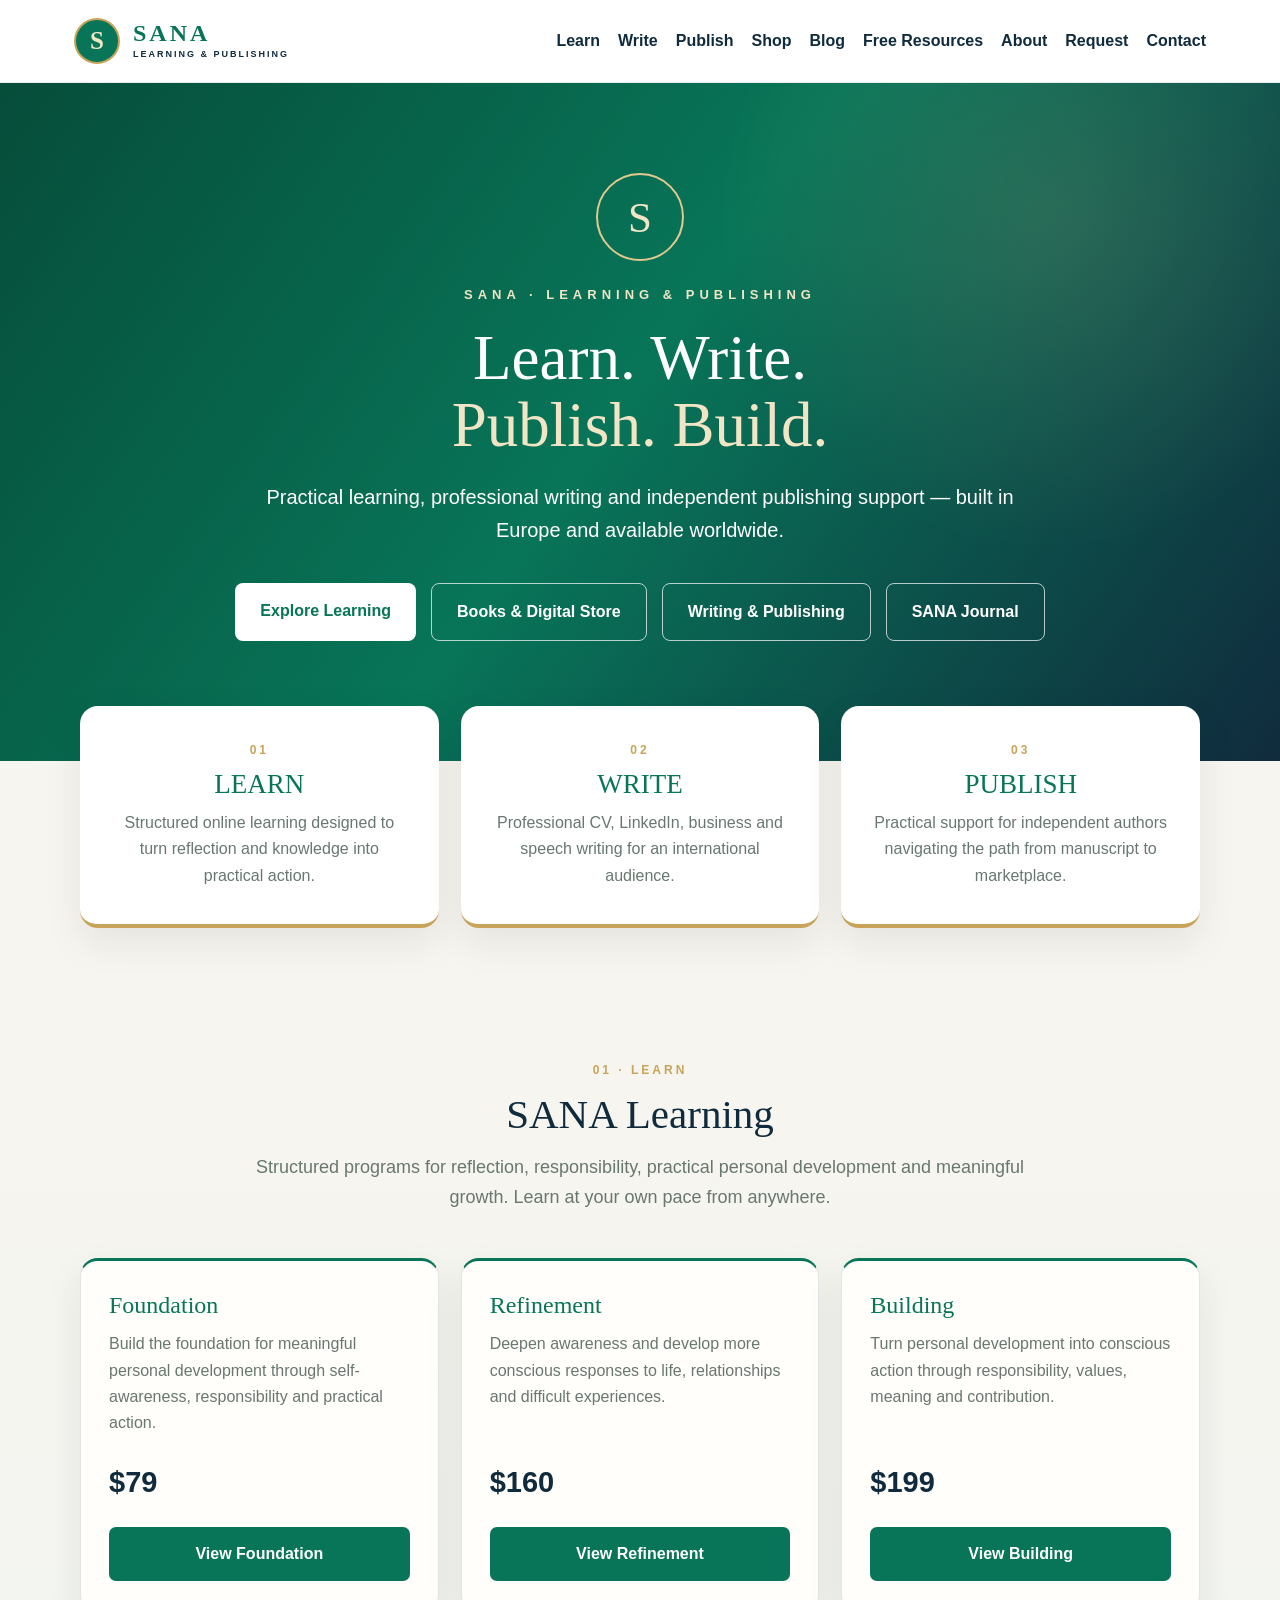
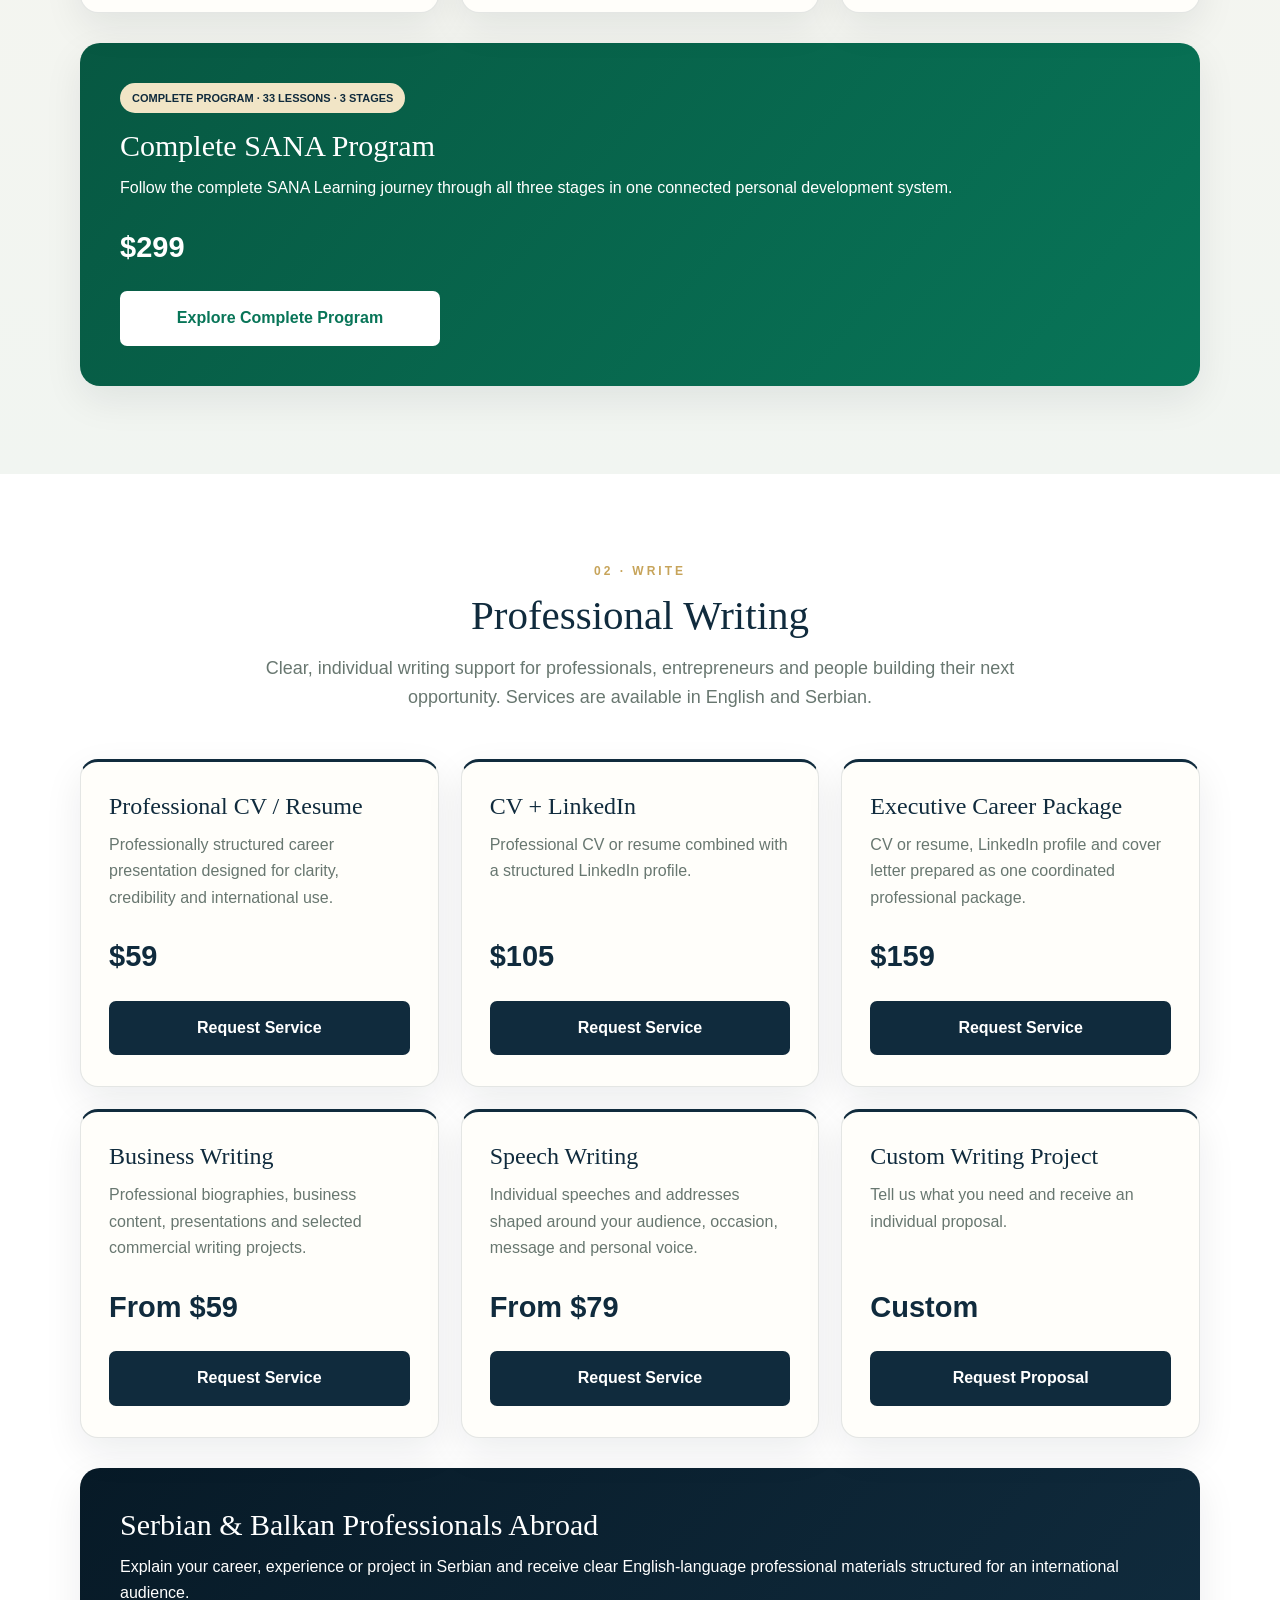
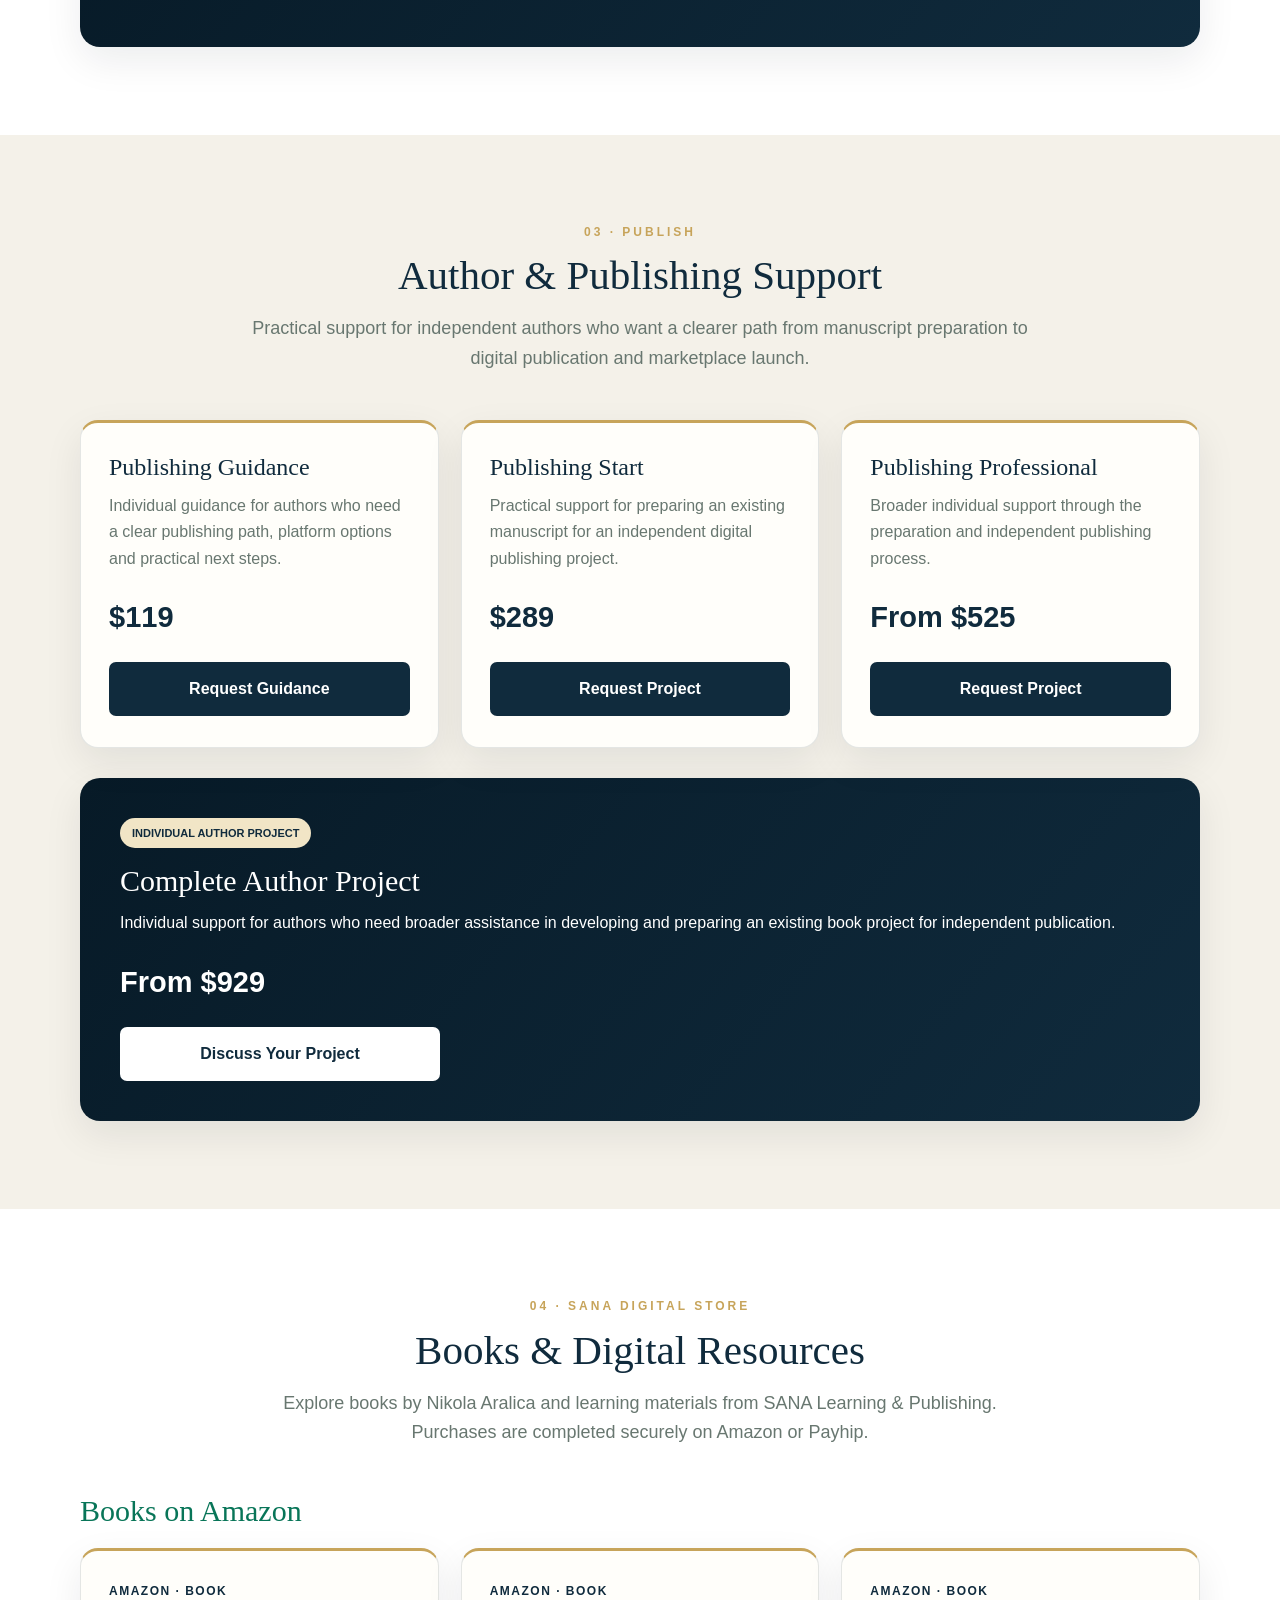
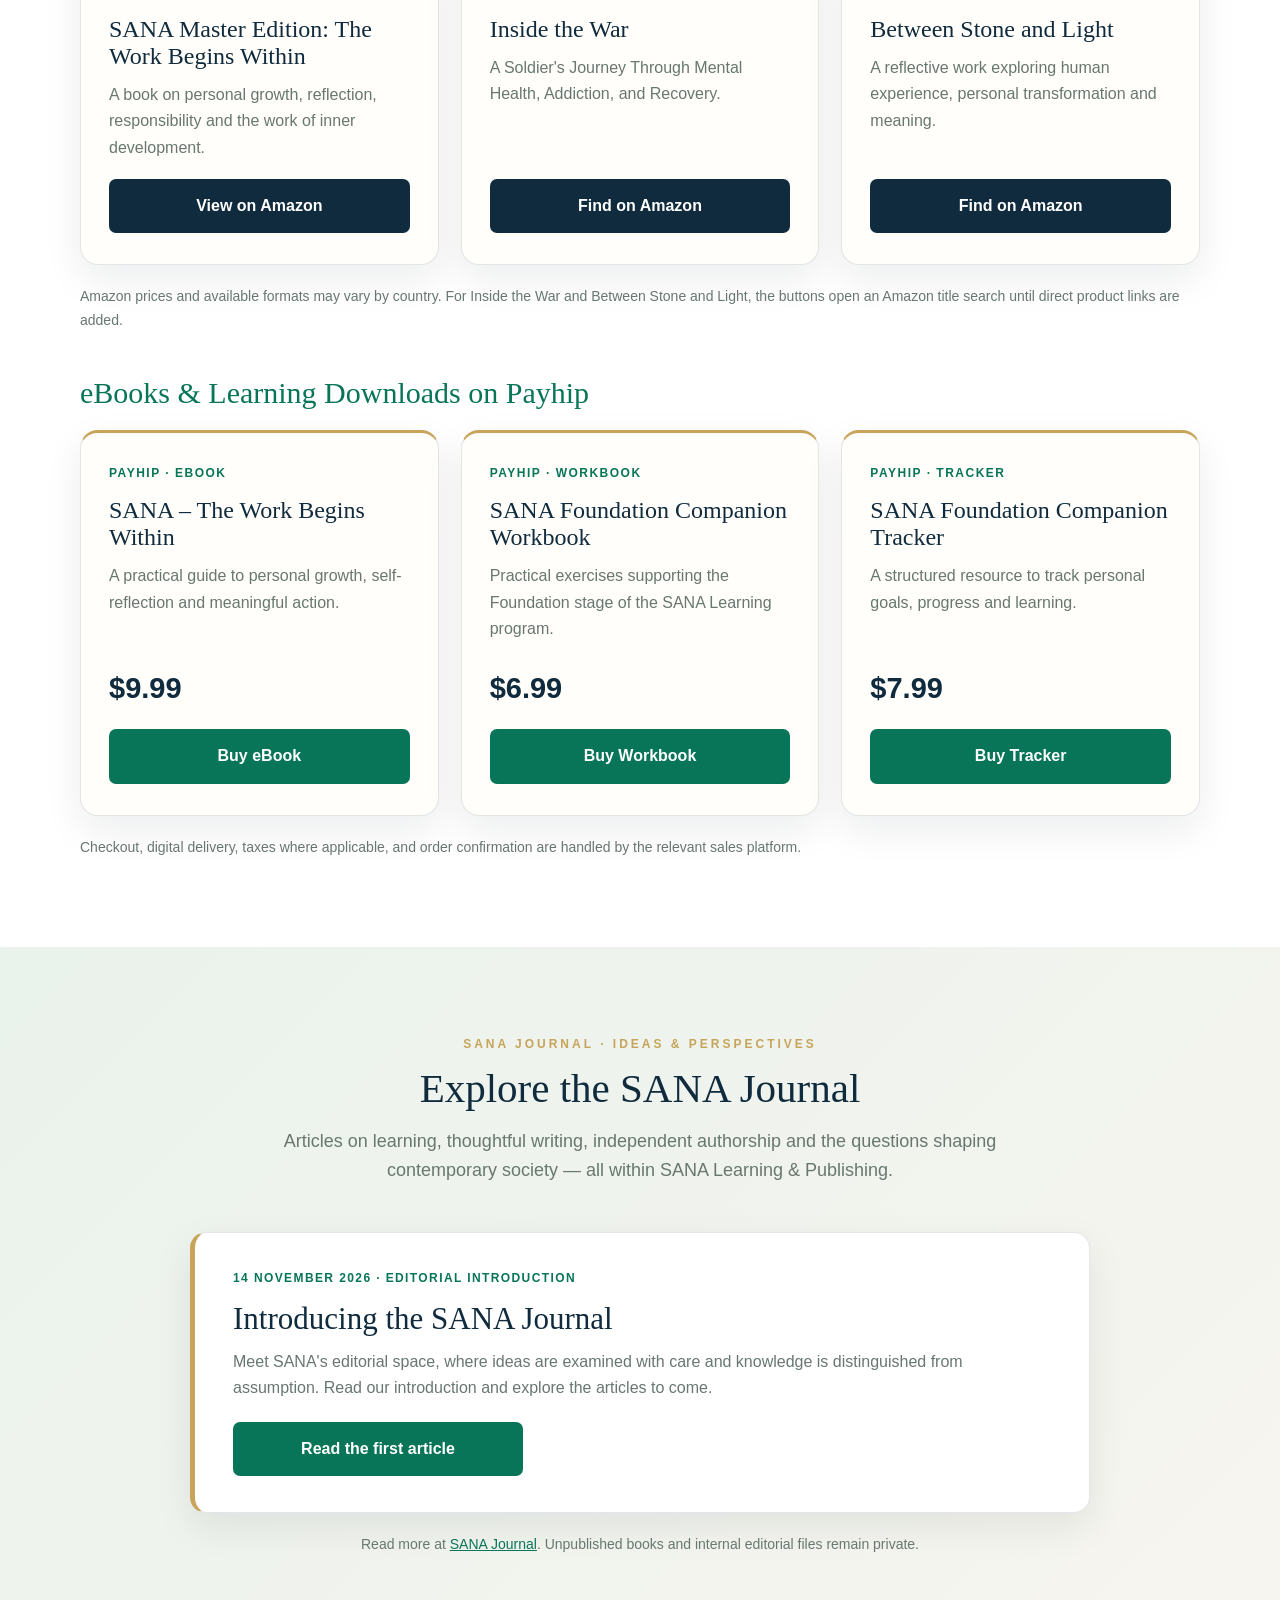
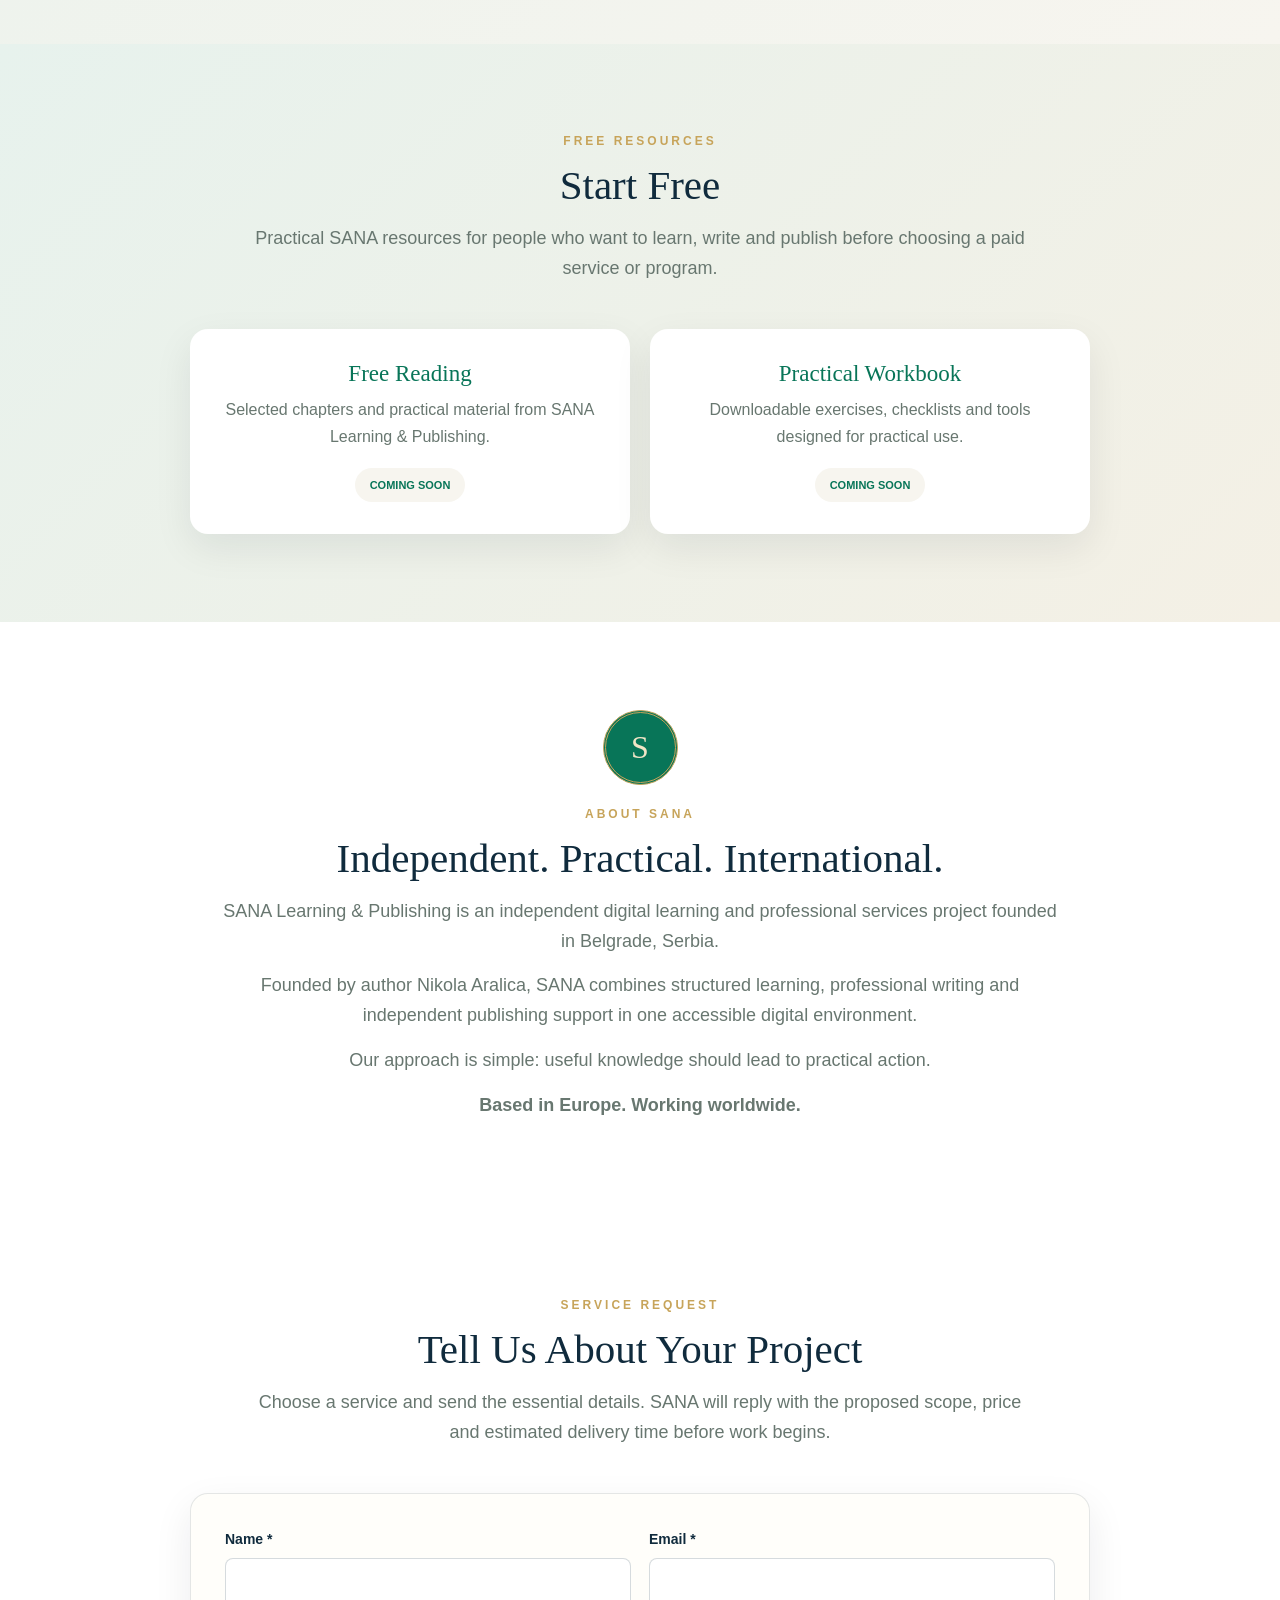
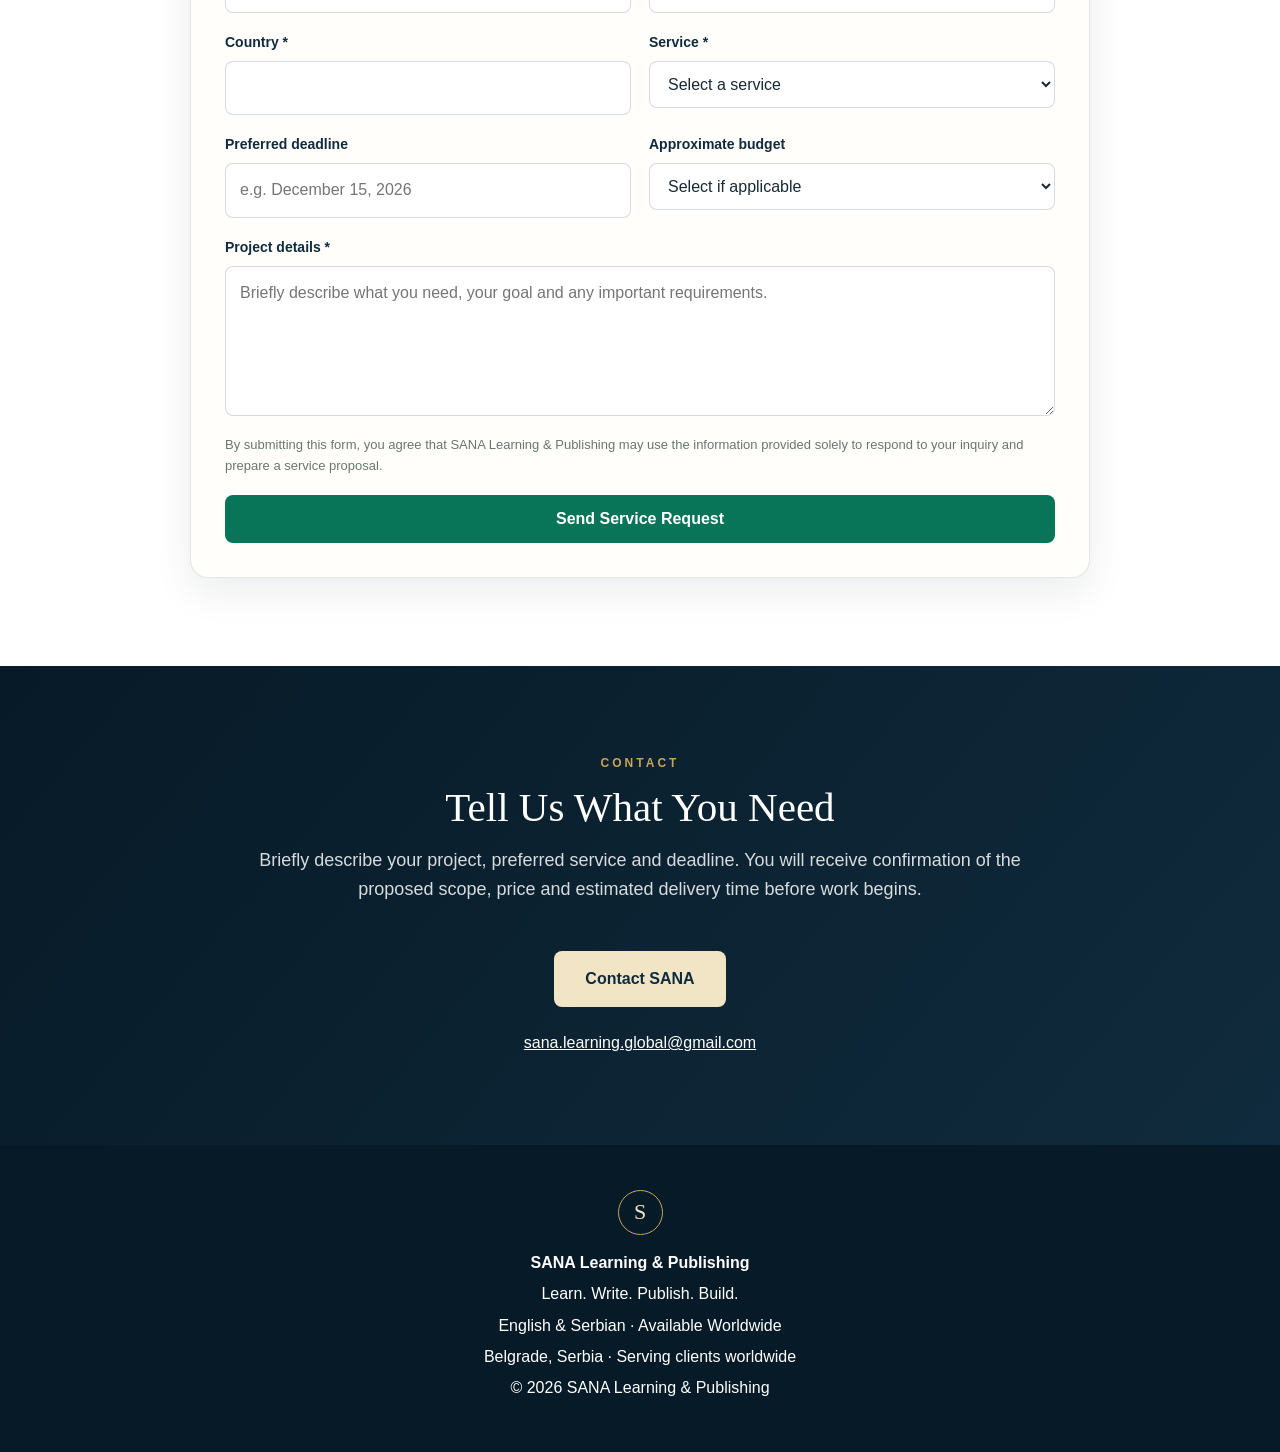
==== commit aa91ca75: "Integrate SANA Journal into homepage and navigation; preserve all existing products and services" ====
--- a/index.html
+++ b/index.html
@@ -122,6 +122,15 @@
 @media(max-width:850px){.desktop{display:none}.menu{display:block}.hero{min-height:auto}.hero h1{font-size:48px}.path-grid,.cards,.free-grid{grid-template-columns:1fr}.paths{margin-top:-35px}}
 @media(max-width:650px){.request-form{grid-template-columns:1fr;padding:25px 20px}.field.full,.form-note,.submit-btn{grid-column:1}.about h2{font-size:30px;line-height:1.2}}
 @media(max-width:520px){.container{width:calc(100% - 32px)}.nav-inner{padding:9px 17px}.hero h1{font-size:40px}.hero p{font-size:18px}.actions{flex-direction:column}.hero-btn{width:100%}h2{font-size:32px}}
+
+/* SANA Journal homepage addition — existing sections unchanged */
+#journal{background:linear-gradient(135deg,#eaf2ec,#f7f5ef)}
+.journal-feature{max-width:900px;margin:0 auto;padding:36px 38px;background:#fff;border:1px solid #102b3d1c;border-left:5px solid var(--gold);border-radius:16px;box-shadow:var(--shadow)}
+.journal-feature .journal-meta{font-size:12px;letter-spacing:1.4px;text-transform:uppercase;color:var(--g);font-weight:800}
+.journal-feature h3{font:500 31px Georgia;color:var(--n);margin:12px 0}
+.journal-feature p{color:var(--muted)}
+.journal-feature .button{max-width:290px}
+@media(max-width:650px){.journal-feature{padding:26px 22px}.journal-feature h3{font-size:27px}}
 </style>
 </head>
 <body>
@@ -130,14 +139,14 @@
     <a class="brand" href="#top"><span class="mark">S</span><span><b>SANA</b><small>LEARNING &amp; PUBLISHING</small></span></a>
     <div class="desktop">
       <a href="#learn">Learn</a><a href="#write">Write</a><a href="#publish">Publish</a>
-      <a href="#shop">Shop</a><a href="#free">Free Resources</a><a href="#about">About</a>
+      <a href="#shop">Shop</a><a href="blog/">Blog</a><a href="#free">Free Resources</a><a href="#about">About</a>
       <a href="#request">Request</a><a href="#contact">Contact</a>
     </div>
     <button class="menu" id="menuButton" aria-label="Toggle menu" aria-controls="mobileNav" aria-expanded="false">☰</button>
   </div>
   <div class="mobile" id="mobileNav">
     <a href="#learn">Learn</a><a href="#write">Write</a><a href="#publish">Publish</a>
-    <a href="#shop">Shop</a><a href="#free">Free Resources</a><a href="#about">About</a>
+    <a href="#shop">Shop</a><a href="blog/">Blog</a><a href="#free">Free Resources</a><a href="#about">About</a>
     <a href="#request">Request</a><a href="#contact">Contact</a>
   </div>
 </nav>
@@ -152,6 +161,7 @@
       <a class="hero-btn" href="#learn">Explore Learning</a>
       <a class="hero-btn alt" href="#shop">Books &amp; Digital Store</a>
       <a class="hero-btn alt" href="#write">Writing &amp; Publishing</a>
+      <a class="hero-btn alt" href="blog/">SANA Journal</a>
     </div>
   </div>
 </header>
@@ -251,6 +261,20 @@
     </article>
   </div>
   <p class="store-note">Checkout, digital delivery, taxes where applicable, and order confirmation are handled by the relevant sales platform.</p>
+</div></section>
+
+
+<section id="journal" class="section"><div class="container">
+  <div class="section-num">SANA JOURNAL · IDEAS &amp; PERSPECTIVES</div>
+  <h2>Explore the SANA Journal</h2>
+  <p class="intro">Articles on learning, thoughtful writing, independent authorship and the questions shaping contemporary society — all within SANA Learning &amp; Publishing.</p>
+  <article class="journal-feature">
+    <div class="journal-meta">14 November 2026 · Editorial introduction</div>
+    <h3>Introducing the SANA Journal</h3>
+    <p>Meet SANA's editorial space, where ideas are examined with care and knowledge is distinguished from assumption. Read our introduction and explore the articles to come.</p>
+    <a class="button" href="blog/introducing-the-sana-journal.html">Read the first article</a>
+  </article>
+  <p class="store-note" style="text-align:center">Read more at <a href="blog/">SANA Journal</a>. Unpublished books and internal editorial files remain private.</p>
 </div></section>
 
 <section id="free" class="section free"><div class="container">
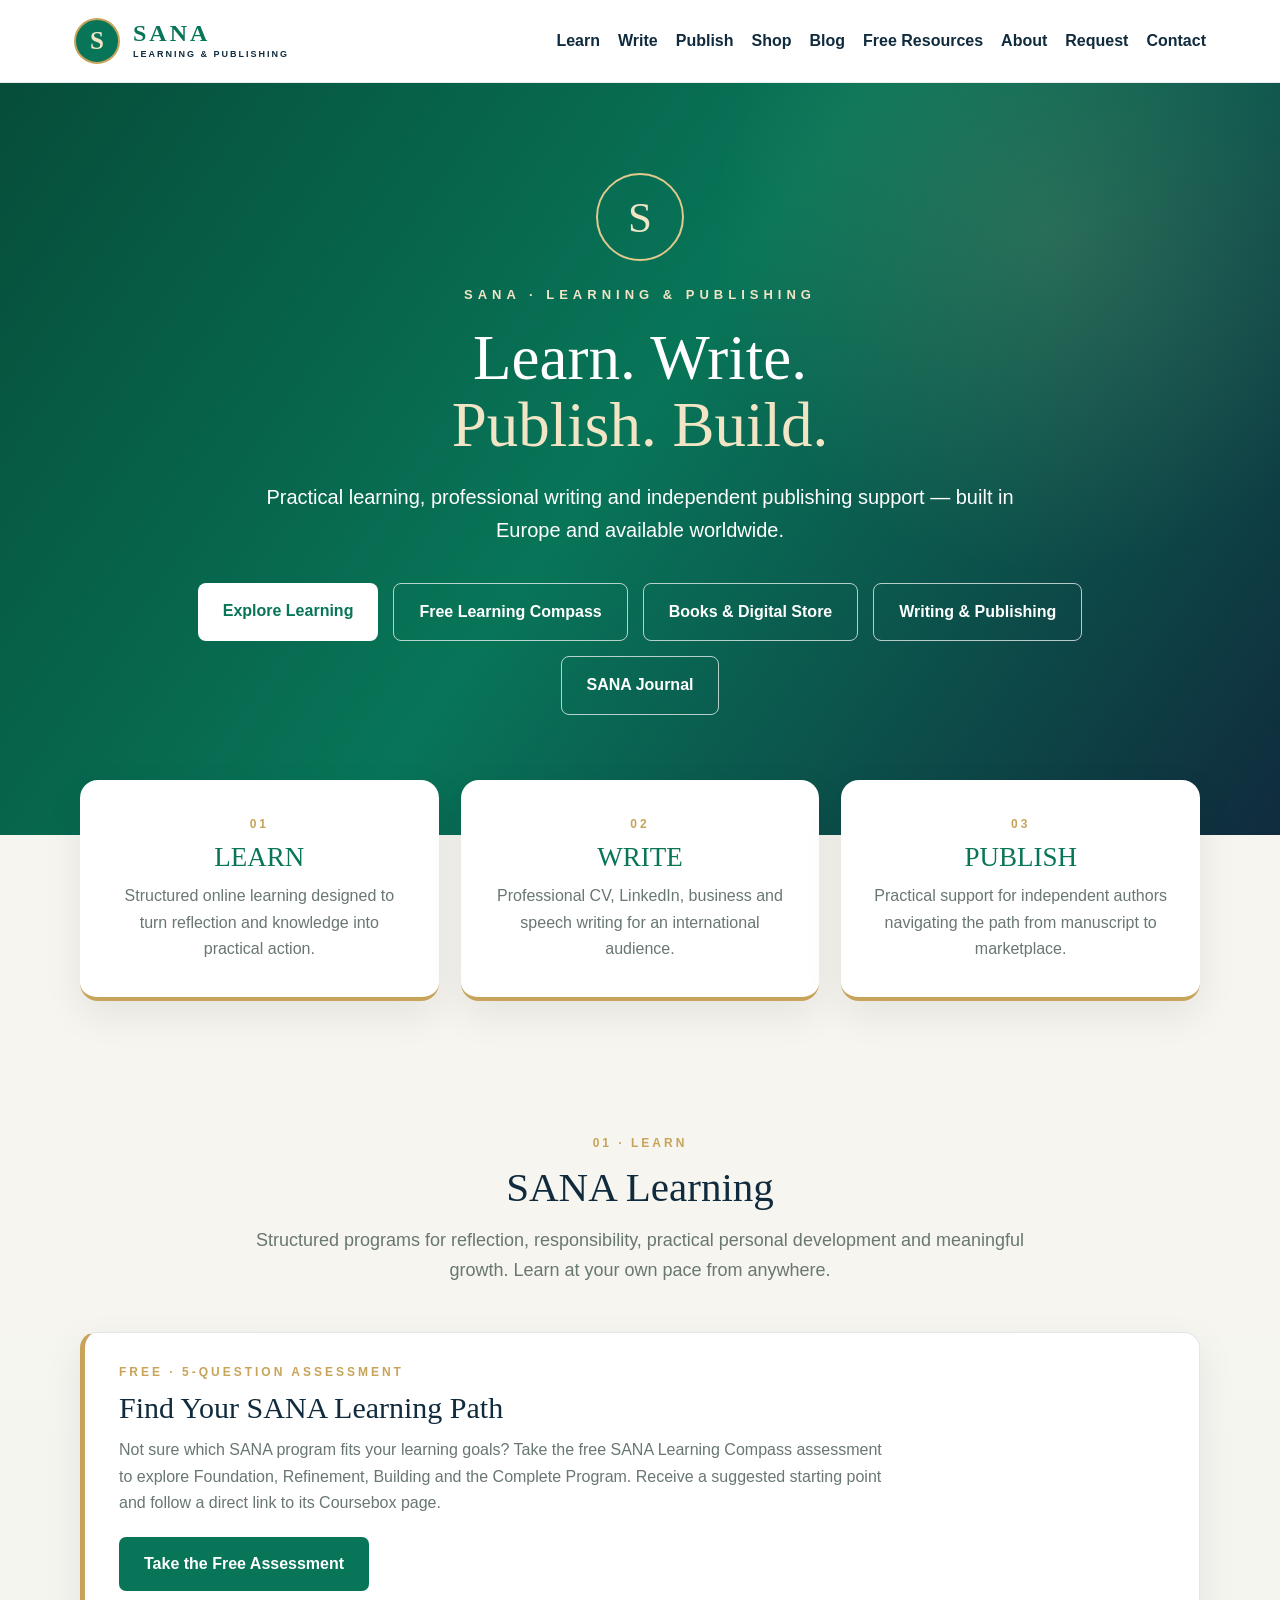
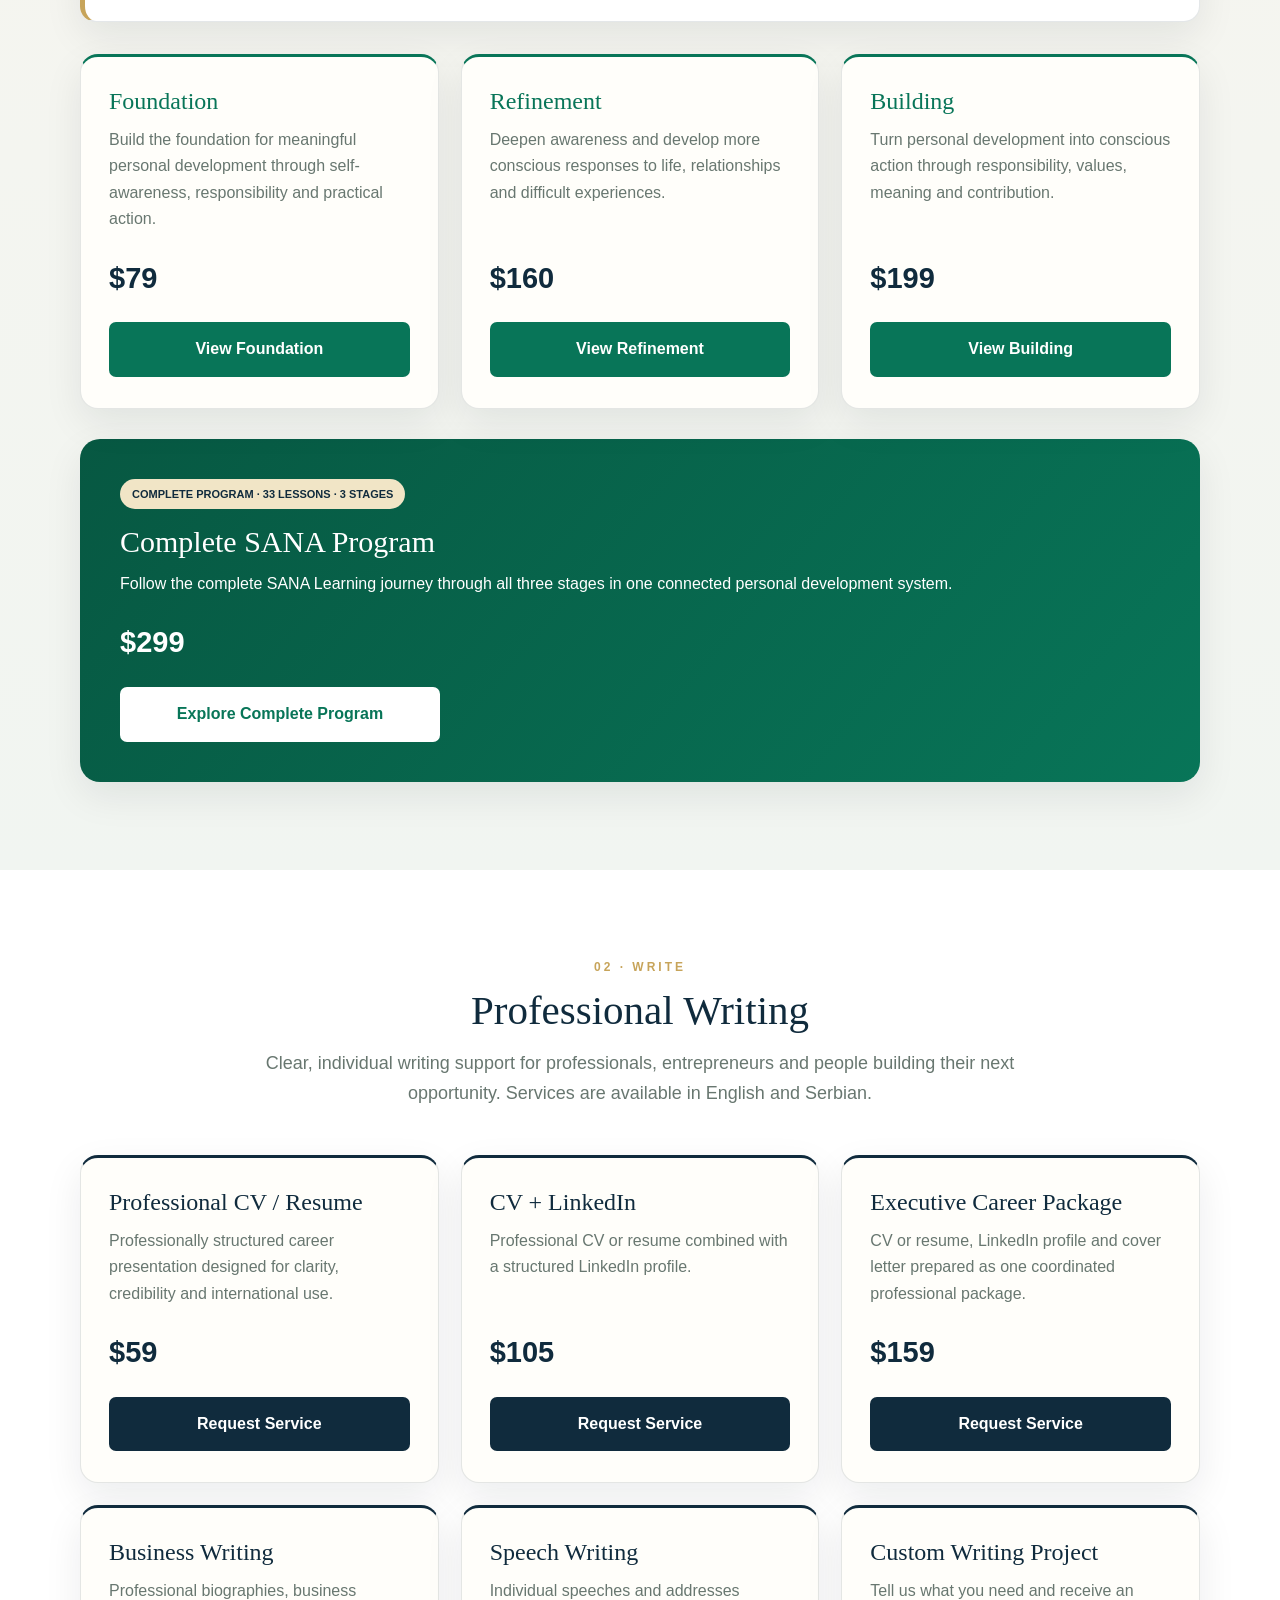
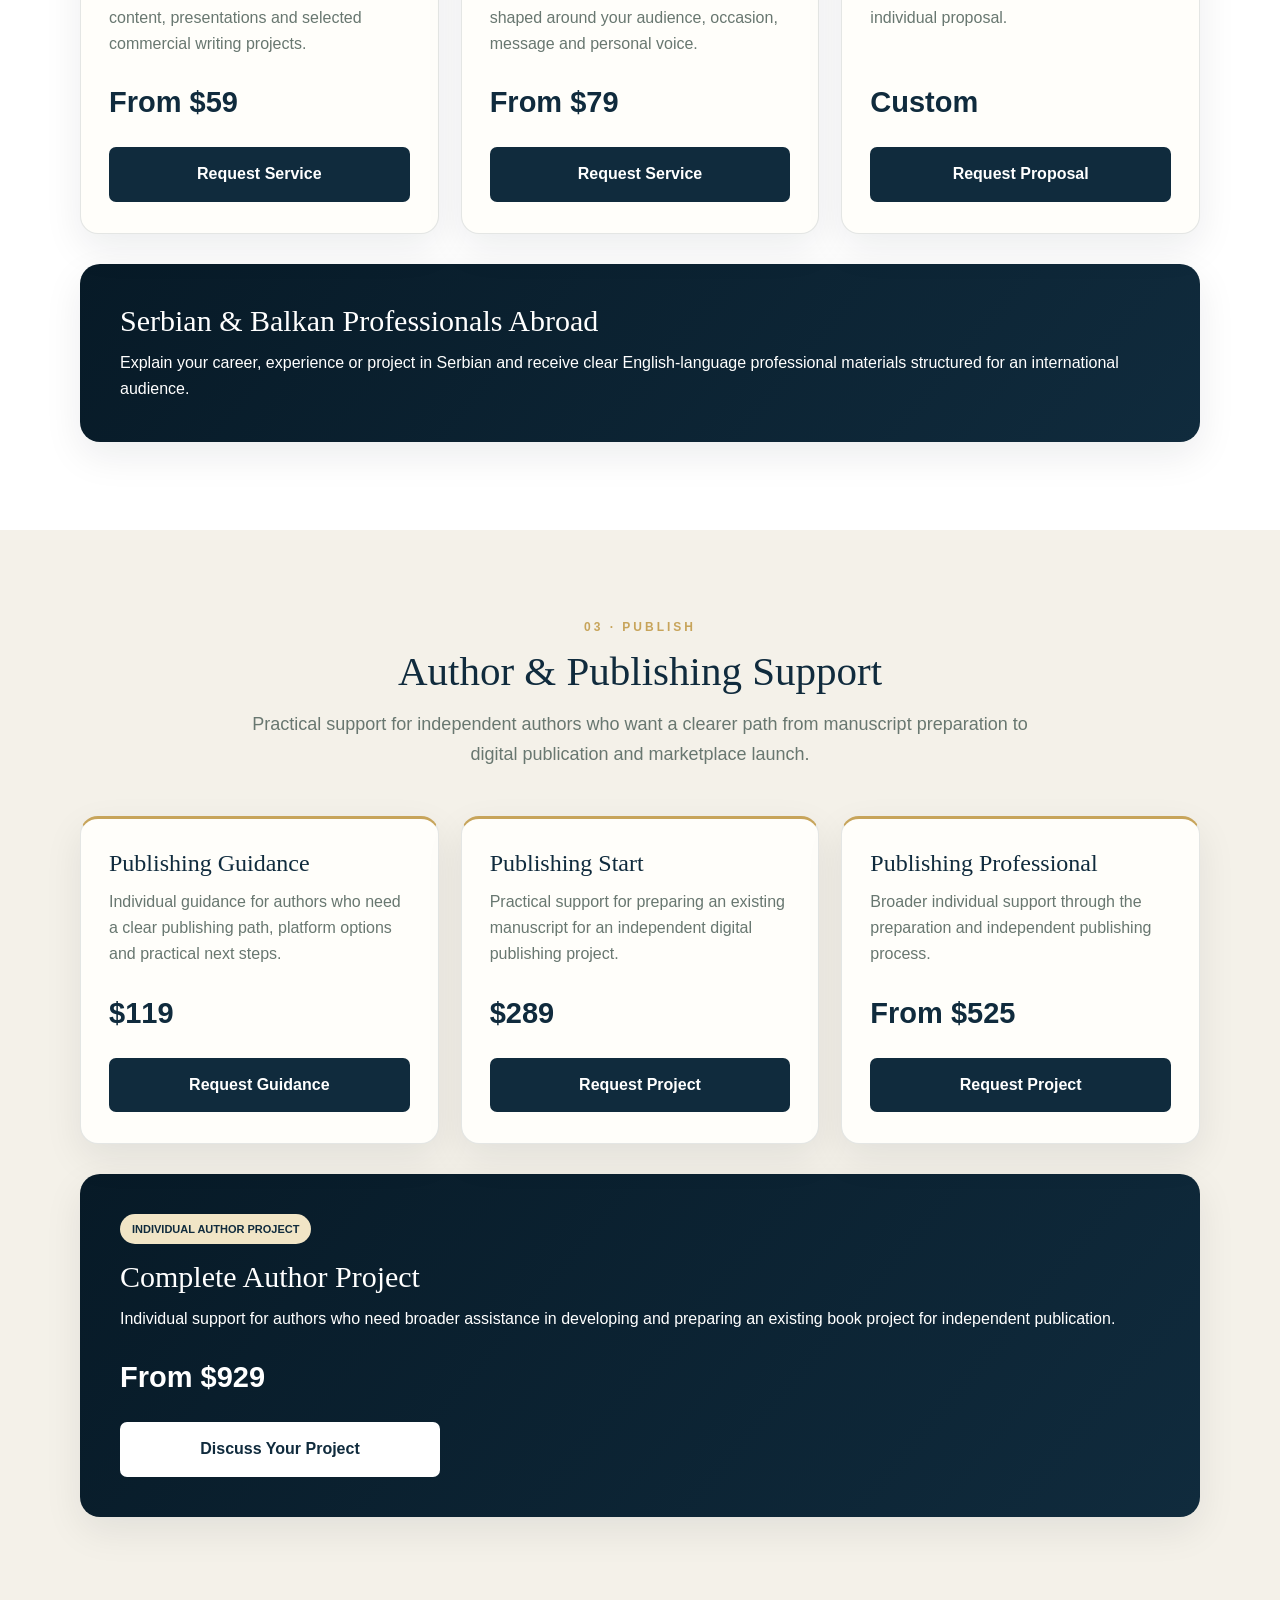
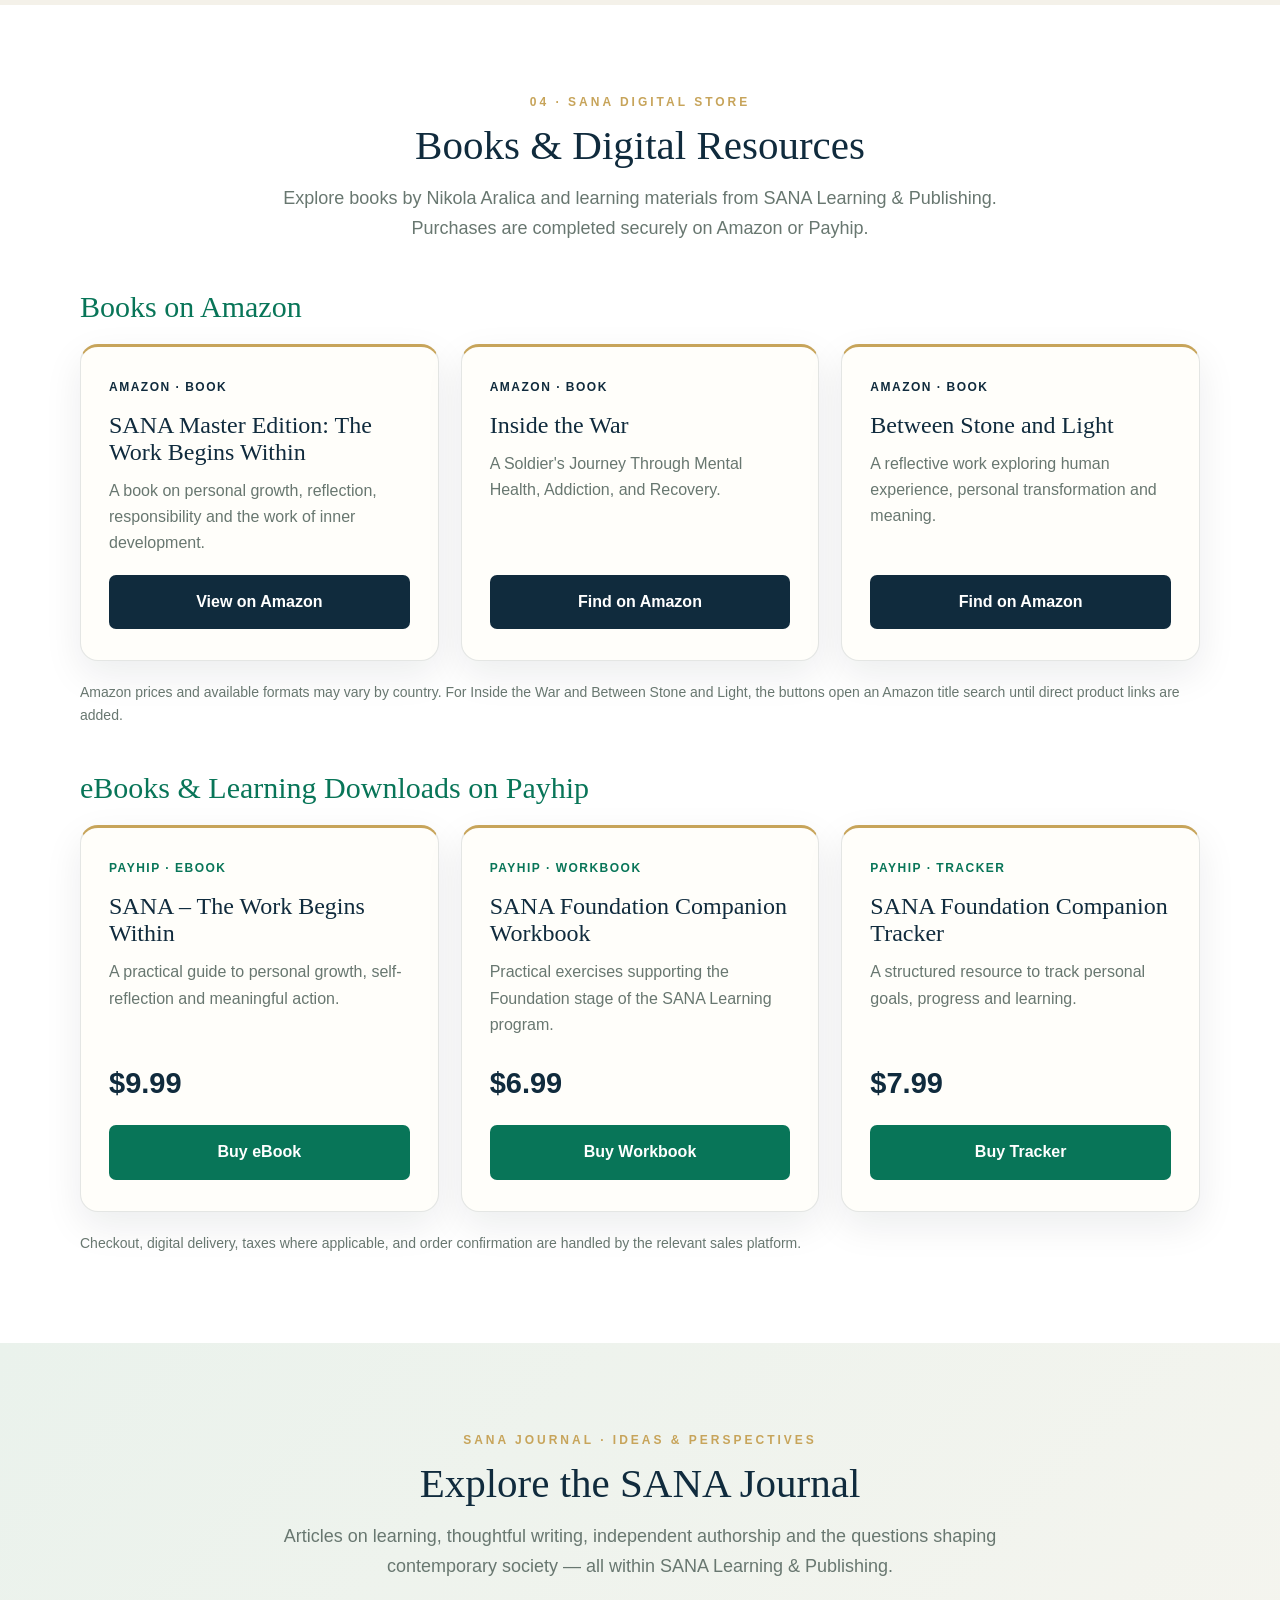
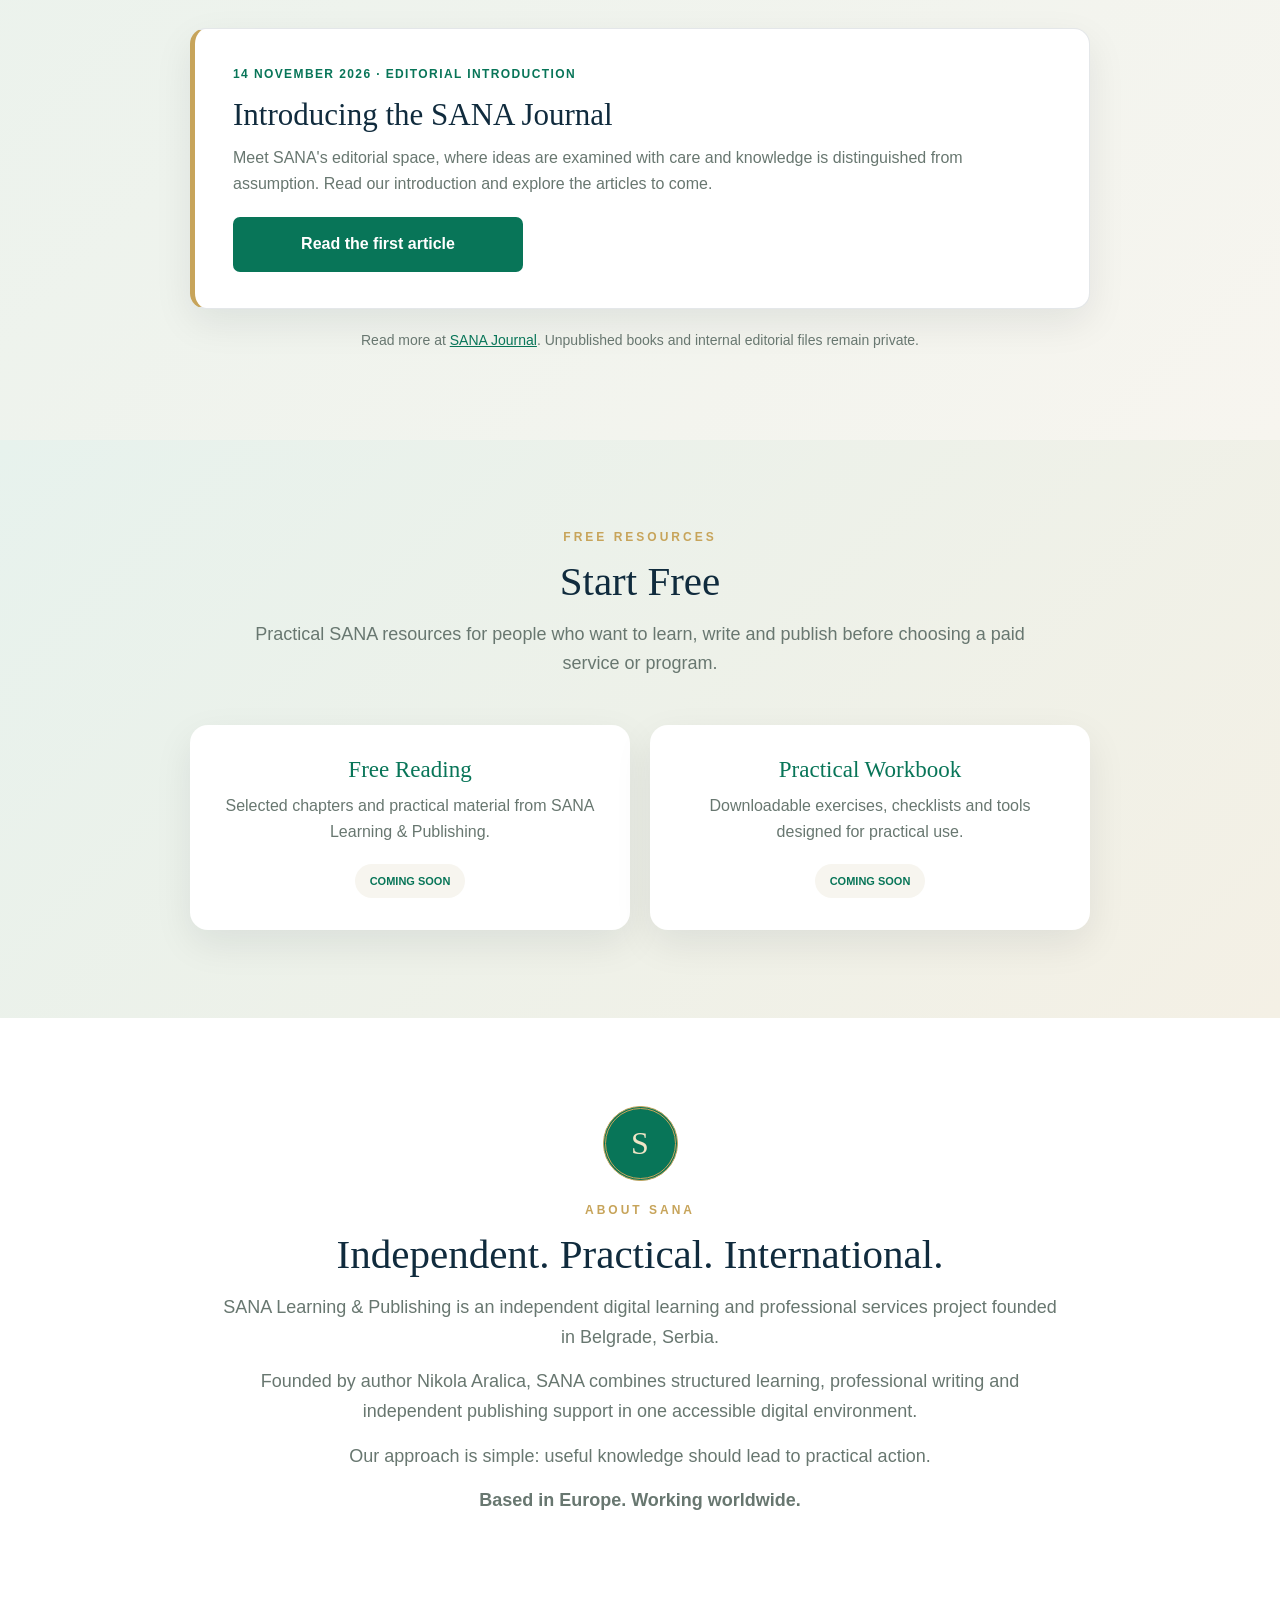
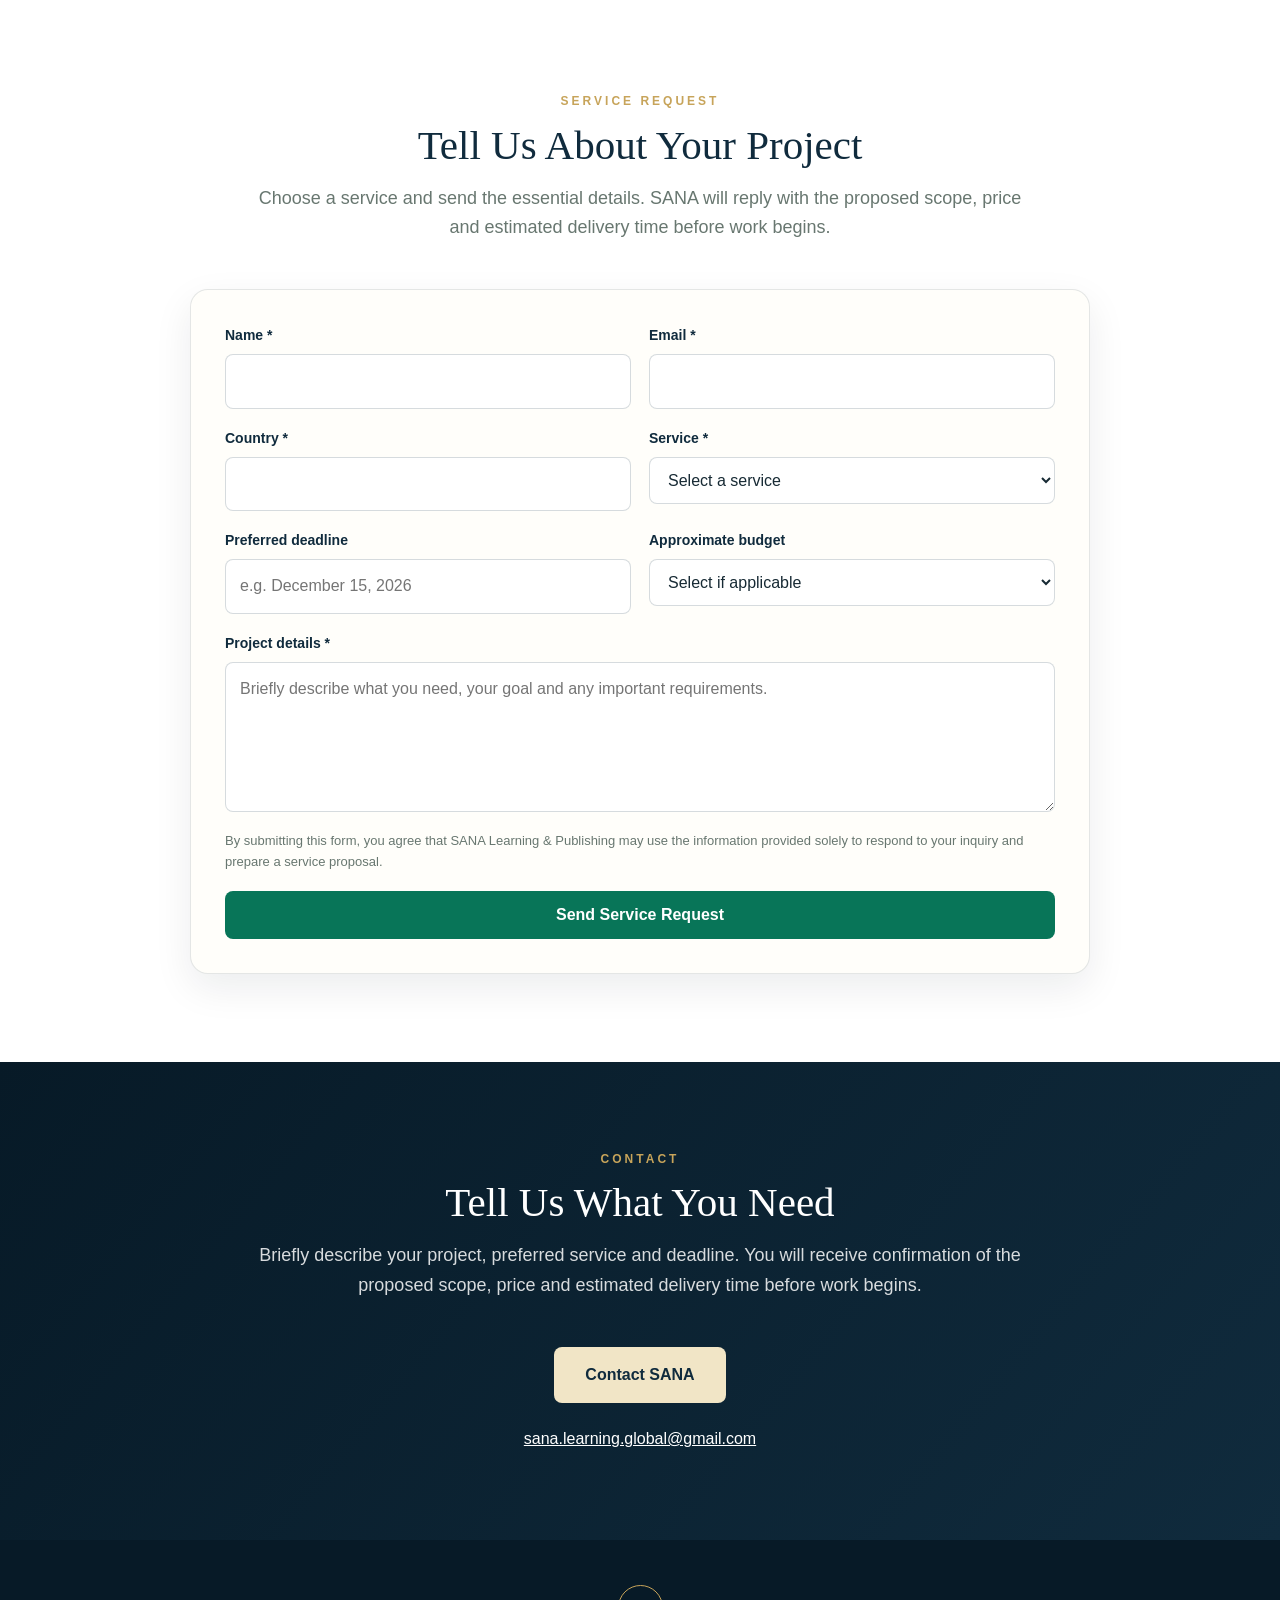
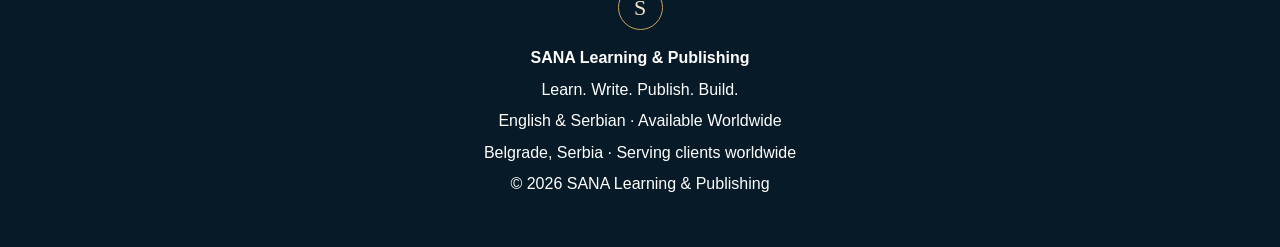
==== commit fc31de83: "Promote free SANA Learning Compass on main website" ====
--- a/index.html
+++ b/index.html
@@ -123,6 +123,13 @@
 @media(max-width:650px){.request-form{grid-template-columns:1fr;padding:25px 20px}.field.full,.form-note,.submit-btn{grid-column:1}.about h2{font-size:30px;line-height:1.2}}
 @media(max-width:520px){.container{width:calc(100% - 32px)}.nav-inner{padding:9px 17px}.hero h1{font-size:40px}.hero p{font-size:18px}.actions{flex-direction:column}.hero-btn{width:100%}h2{font-size:32px}}
 
+/* SANA Learning Compass — free course discovery */
+.compass-panel{margin:0 0 32px;padding:30px 34px;background:#fff;border:1px solid #102b3d1c;border-left:5px solid var(--gold);border-radius:16px;box-shadow:var(--shadow)}
+.compass-panel h3{font:500 30px Georgia;color:var(--n);margin:8px 0 12px}
+.compass-panel p{color:var(--muted);max-width:780px}
+.compass-panel .button{width:auto;max-width:100%;margin-top:20px;padding-left:25px;padding-right:25px}
+@media(max-width:650px){.compass-panel{padding:25px 22px}.compass-panel h3{font-size:27px}.compass-panel .button{width:100%}}
+
 /* SANA Journal homepage addition — existing sections unchanged */
 #journal{background:linear-gradient(135deg,#eaf2ec,#f7f5ef)}
 .journal-feature{max-width:900px;margin:0 auto;padding:36px 38px;background:#fff;border:1px solid #102b3d1c;border-left:5px solid var(--gold);border-radius:16px;box-shadow:var(--shadow)}
@@ -159,6 +166,7 @@
     <p>Practical learning, professional writing and independent publishing support — built in Europe and available worldwide.</p>
     <div class="actions">
       <a class="hero-btn" href="#learn">Explore Learning</a>
+      <a class="hero-btn alt" href="https://sana-learning-compass.polsia.io" target="_blank" rel="noopener noreferrer" aria-label="Take the free SANA Learning Compass assessment (opens in a new tab)">Free Learning Compass</a>
       <a class="hero-btn alt" href="#shop">Books &amp; Digital Store</a>
       <a class="hero-btn alt" href="#write">Writing &amp; Publishing</a>
       <a class="hero-btn alt" href="blog/">SANA Journal</a>
@@ -175,6 +183,12 @@
 <section id="learn" class="section"><div class="container">
   <div class="section-num">01 · LEARN</div><h2>SANA Learning</h2>
   <p class="intro">Structured programs for reflection, responsibility, practical personal development and meaningful growth. Learn at your own pace from anywhere.</p>
+  <aside class="compass-panel" id="compass" aria-label="Free SANA Learning Compass assessment">
+    <div class="section-num" style="text-align:left">FREE · 5-QUESTION ASSESSMENT</div>
+    <h3>Find Your SANA Learning Path</h3>
+    <p>Not sure which SANA program fits your learning goals? Take the free SANA Learning Compass assessment to explore Foundation, Refinement, Building and the Complete Program. Receive a suggested starting point and follow a direct link to its Coursebox page.</p>
+    <a class="button" href="https://sana-learning-compass.polsia.io" target="_blank" rel="noopener noreferrer" aria-label="Take the free SANA Learning Compass assessment (opens in a new tab)">Take the Free Assessment</a>
+  </aside>
   <div class="cards">
     <article class="card"><h3>Foundation</h3><p>Build the foundation for meaningful personal development through self-awareness, responsibility and practical action.</p><div class="price">$79</div><a class="button" target="_blank" rel="noopener noreferrer" href="https://my.coursebox.ai/courses/01a0cf4c-6c16-7fcf-a48a-b961a62af8d2/about">View Foundation</a></article>
     <article class="card"><h3>Refinement</h3><p>Deepen awareness and develop more conscious responses to life, relationships and difficult experiences.</p><div class="price">$160</div><a class="button" target="_blank" rel="noopener noreferrer" href="https://my.coursebox.ai/courses/01a0d313-8629-76e3-9c8b-7a0878f97dbf/about">View Refinement</a></article>
